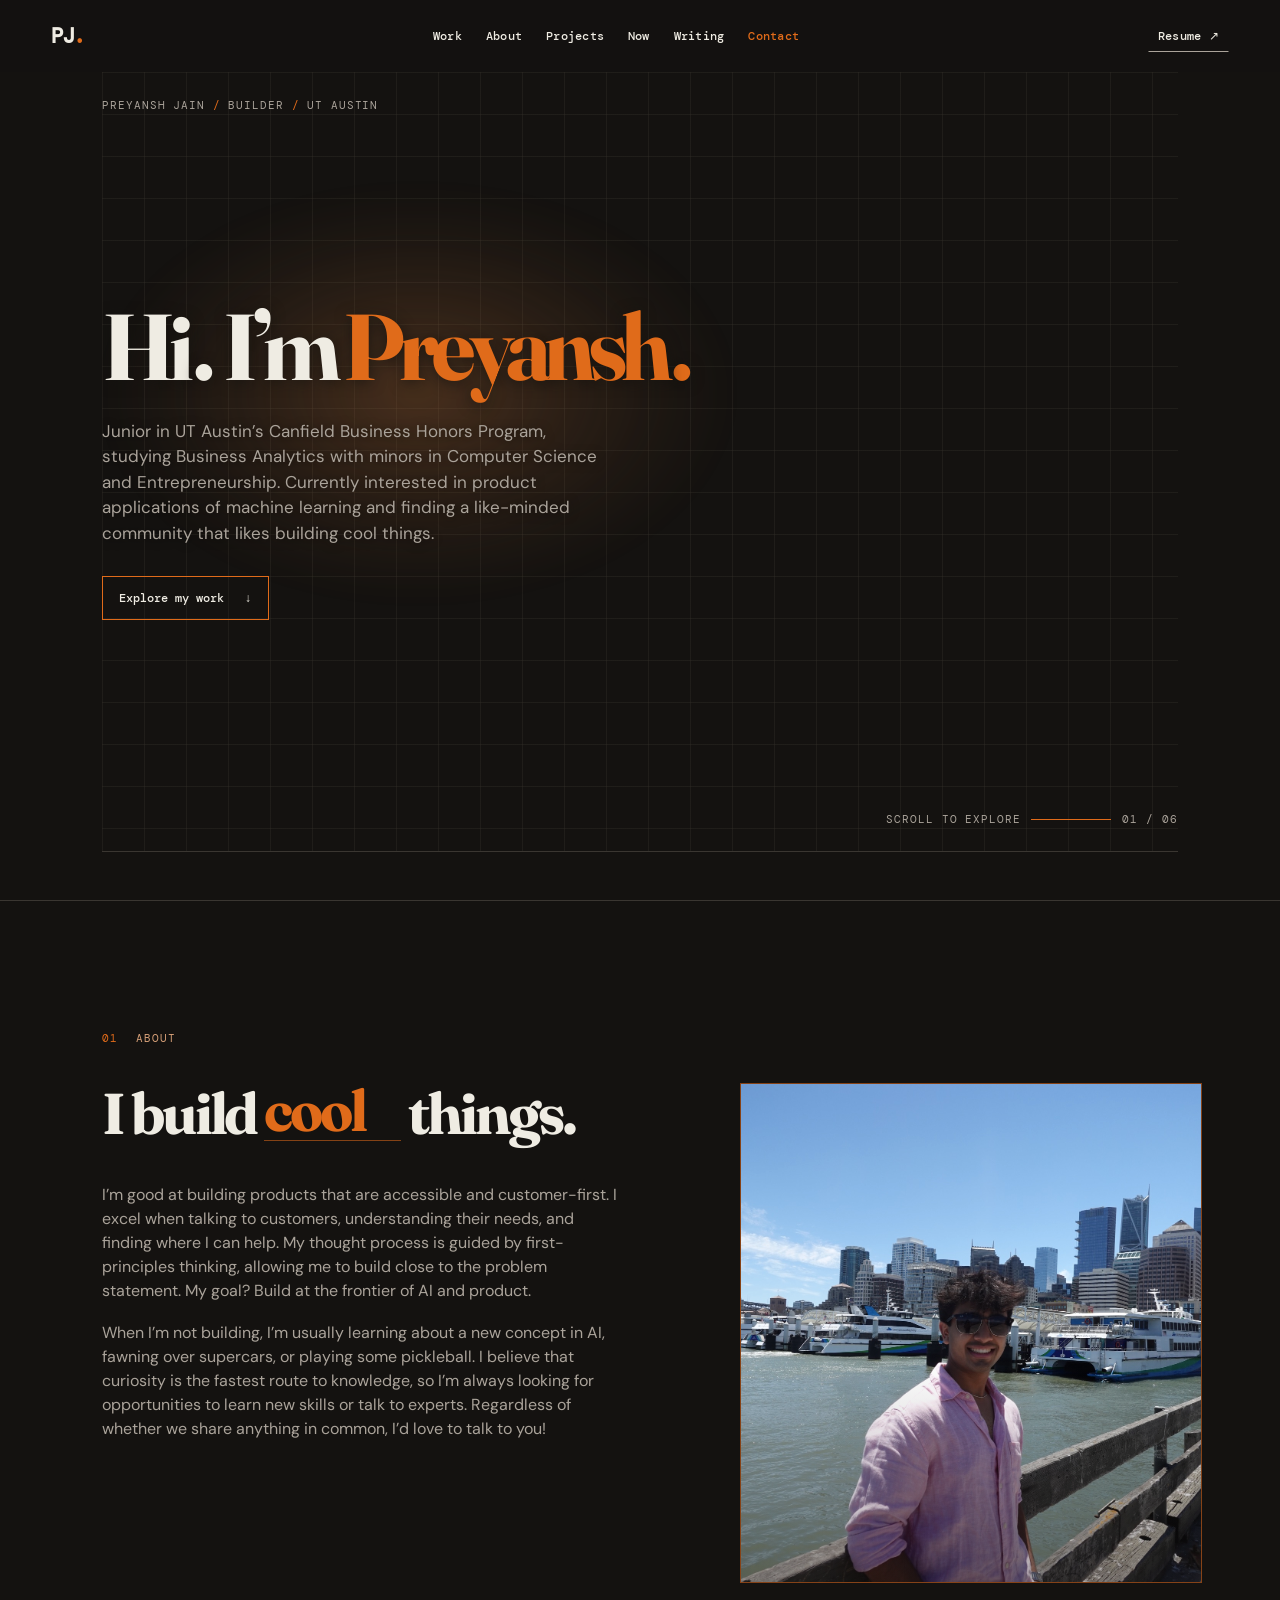
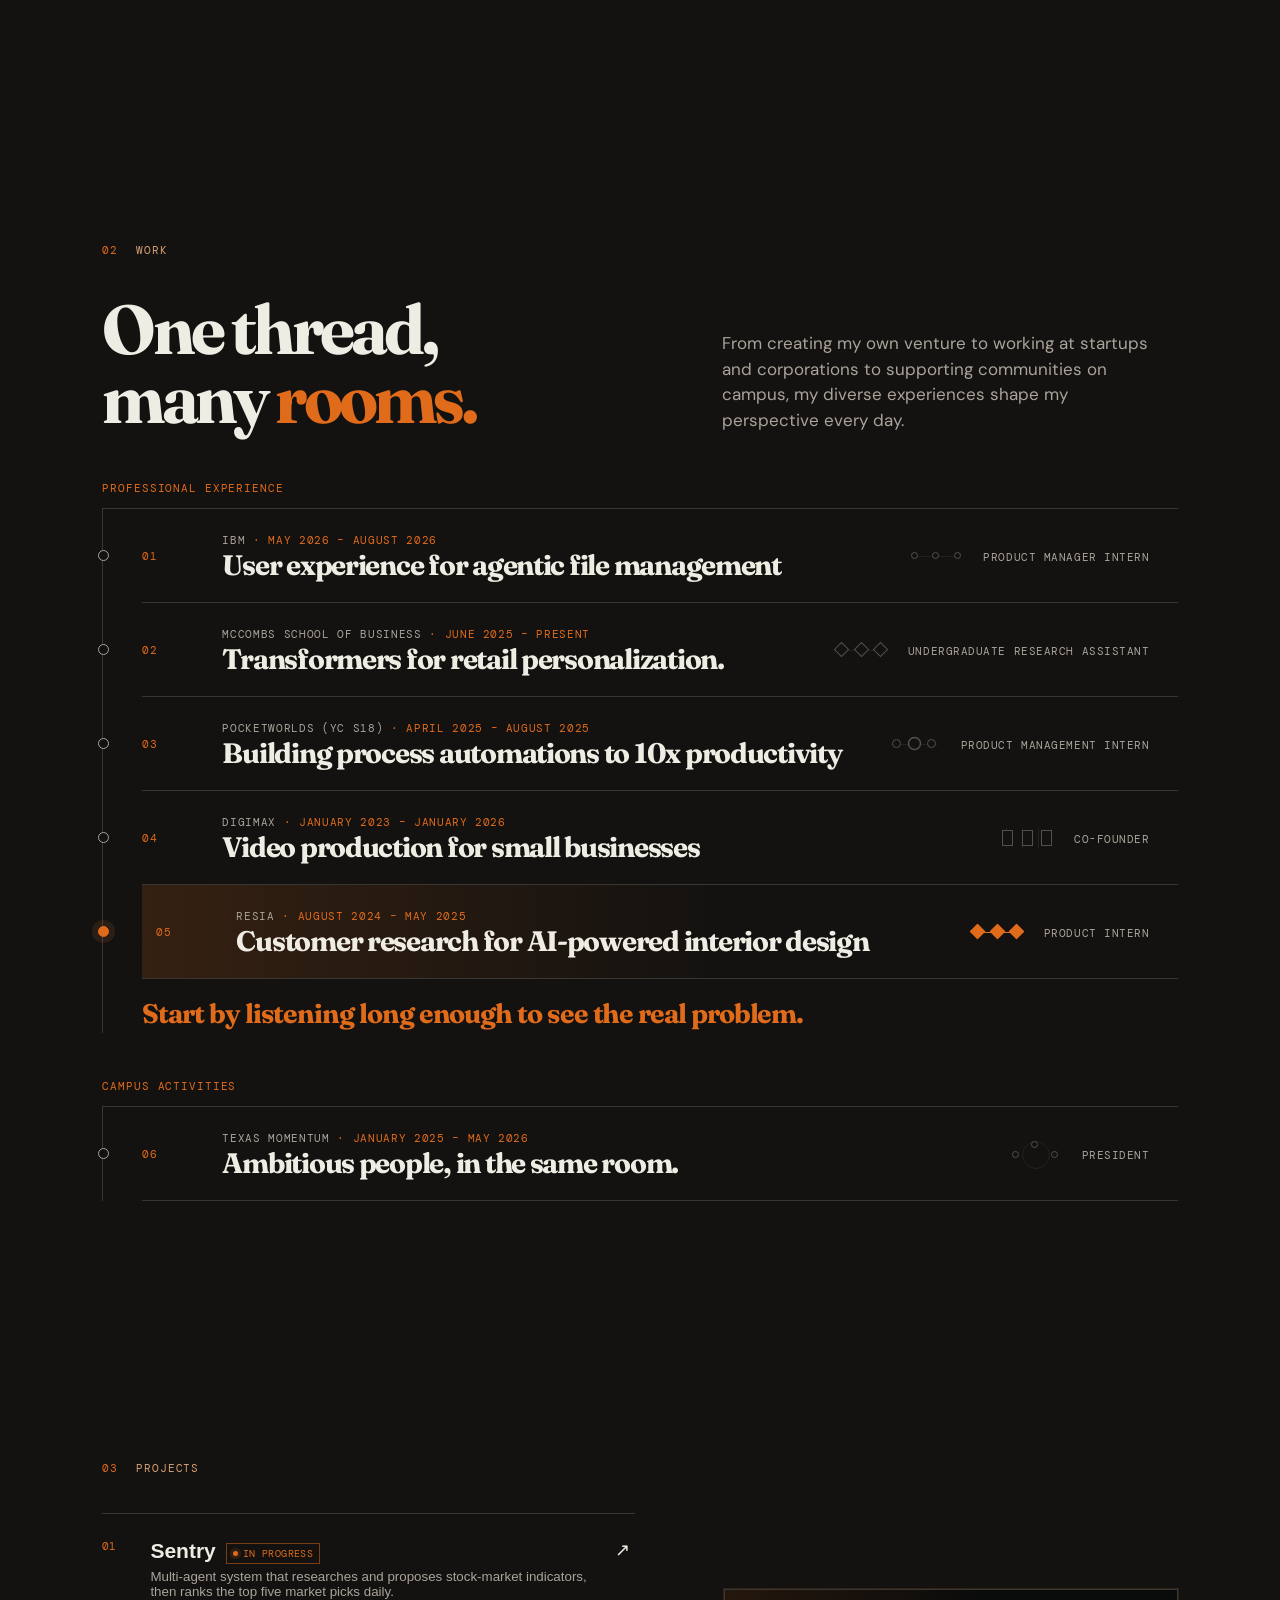
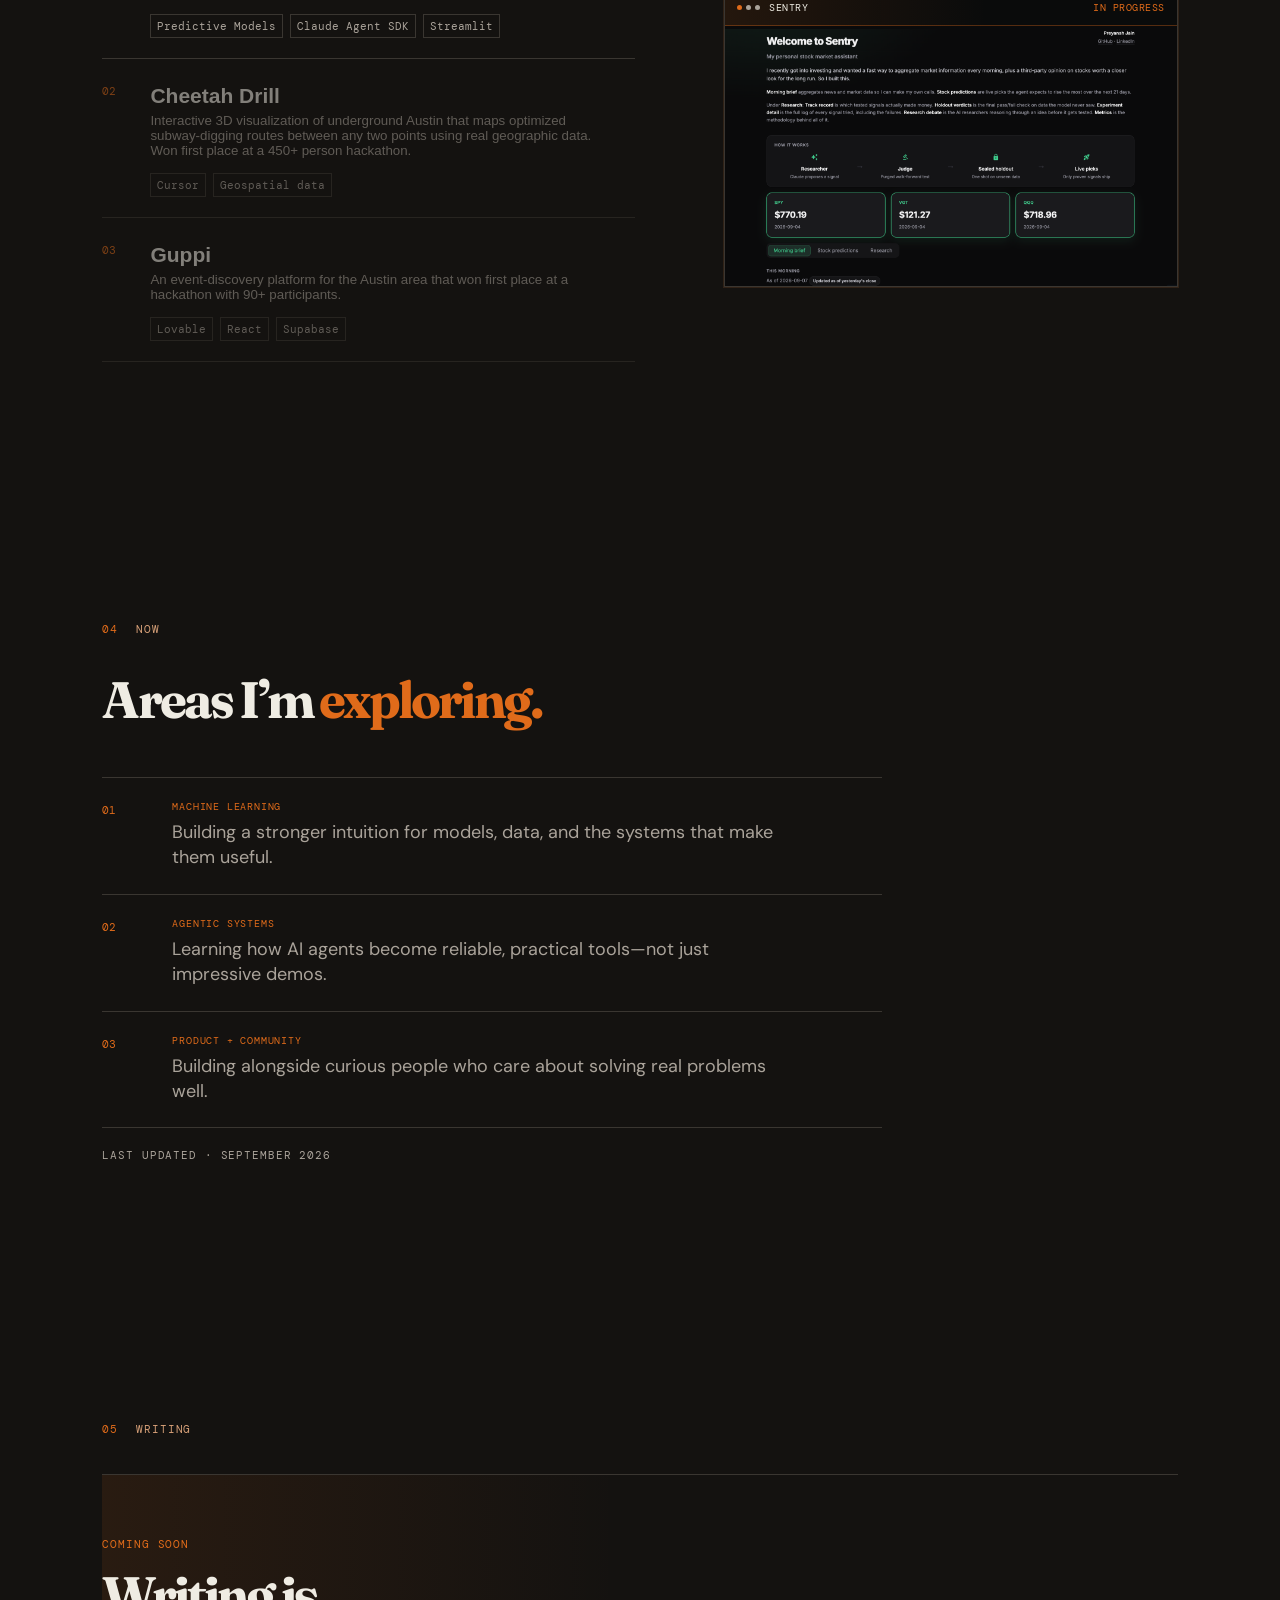
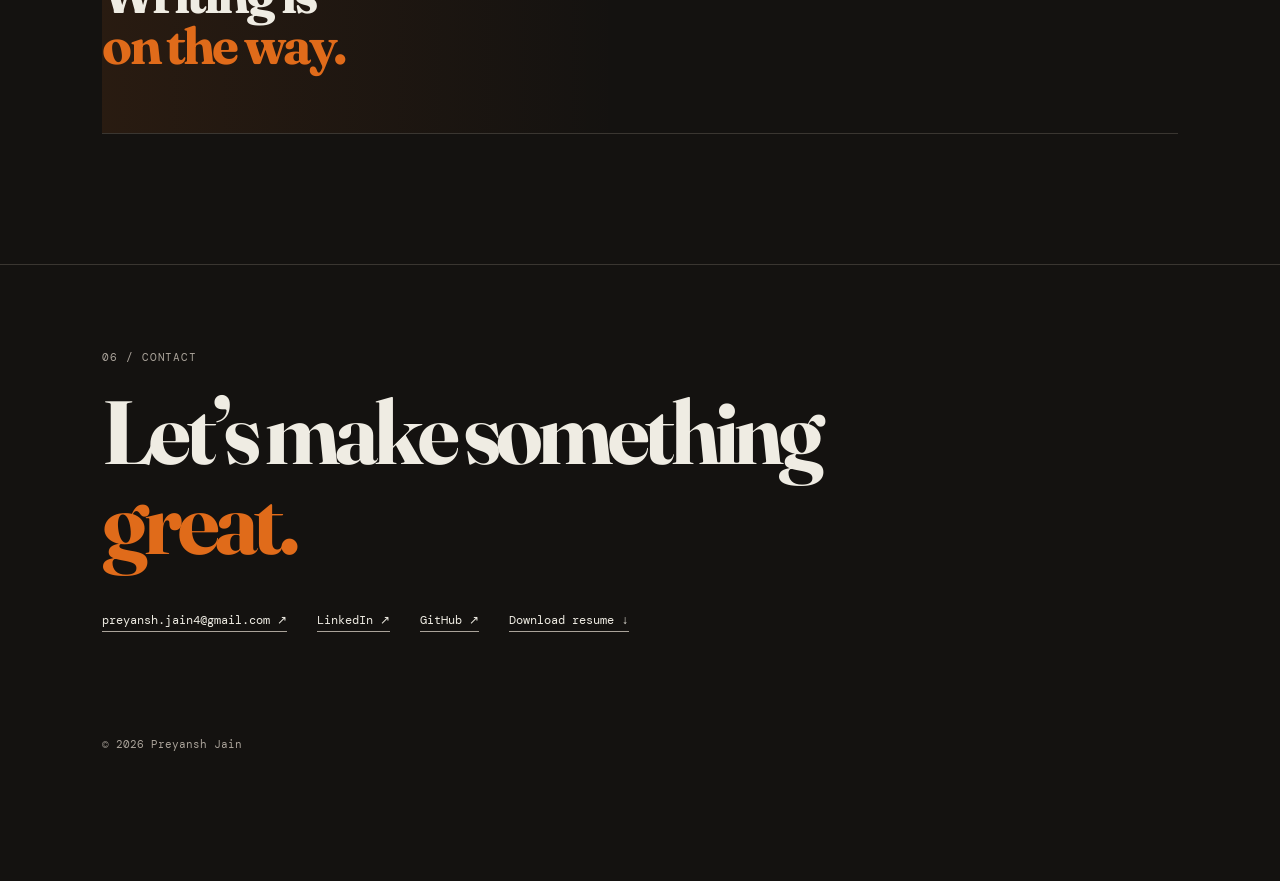
==== index.html @ cda10e37 "Replace the hero breathing glow with a drifting spotlight. Swap the pulsing amber wash for a slow ra" ====
<!doctype html>
<html lang="en">
  <head>
    <meta charset="UTF-8" />
    <meta name="viewport" content="width=device-width, initial-scale=1.0" />
    <meta name="description" content="Preyansh Jain — product, code, and a bias for shipping." />
    <title>Preyansh Jain — Builder &amp; Operator</title>
    <link rel="preconnect" href="https://fonts.googleapis.com" />
    <link rel="preconnect" href="https://fonts.gstatic.com" crossorigin />
    <link href="https://fonts.googleapis.com/css2?family=DM+Mono:wght@400;500&family=DM+Sans:wght@400;500;700&family=Fraunces:opsz,wght@9..144,700&display=swap" rel="stylesheet" />
    <link rel="stylesheet" href="styles.css" />
  </head>
  <body>
    <div class="cursor-reticle" id="cursor-reticle" aria-hidden="true"></div>
    <header class="site-header">
      <a class="wordmark" href="#top" aria-label="Preyansh Jain, home">PJ<span>.</span></a>
      <button class="menu-toggle" aria-controls="site-nav" aria-expanded="false">Menu</button>
      <nav id="site-nav" aria-label="Primary navigation">
        <a href="#work">Work</a><a href="#about">About</a><a href="#projects">Projects</a><a href="#now">Now</a><a href="#writing">Writing</a><a href="#contact">Contact</a>
      </nav>
      <a class="resume-link" href="resume.pdf" target="_blank" rel="noreferrer">Resume <span>↗</span></a>
    </header>

    <main id="top">
      <section class="hero" aria-label="Introduction">
        <div class="signal-field" id="signal-field">
          <p class="hero-kicker">Preyansh Jain <span>/</span> Builder <span>/</span> UT Austin</p>
          <div class="hero-main"><h1>Hi<span class="hero-period">.</span> I’m <em>Preyansh</em><span class="hero-period accent-period">.</span></h1><p>Junior in UT Austin’s Canfield Business Honors Program, studying Business Analytics with minors in Computer Science and Entrepreneurship. Currently interested in product applications of machine learning and finding a like-minded community that likes building cool things.</p><a class="button hero-cta" href="#work">Explore my work <span>↓</span></a></div>
          <div class="signal-pulse" aria-hidden="true"><span class="hero-spotlight"></span></div>
          <div class="signal-readout"><span>Scroll to explore</span><i></i><span>01 / 06</span></div>
        </div>
      </section>

      <section class="section about" id="about">
        <div class="section-label reveal"><span>01</span> About</div>
        <div class="about-content reveal">
          <div class="about-copy"><h2 class="about-slogan">I build <span class="slogan-word" id="slogan-word" tabindex="0" role="button" aria-label="Change the word in the slogan"><span class="slogan-track"><span>cool</span><span>innovative</span><span>ambitious</span><span>intuitive</span><span>useful</span><span>scalable</span><span aria-hidden="true">cool</span></span></span> things.</h2><div class="prose"><p>I’m good at building products that are accessible and customer-first. I excel when talking to customers, understanding their needs, and finding where I can help. My thought process is guided by first-principles thinking, allowing me to build close to the problem statement. My goal? Build at the frontier of AI and product.</p><p>When I’m not building, I’m usually learning about a new concept in AI, fawning over supercars, or playing some pickleball. I believe that curiosity is the fastest route to knowledge, so I’m always looking for opportunities to learn new skills or talk to experts. Regardless of whether we share anything in common, I’d love to talk to you!</p></div></div><figure class="about-portrait"><img src="assets/preyansh-san-francisco.jpg" alt="Preyansh Jain overlooking San Francisco’s waterfront" /></figure>
        </div>
      </section>

      <section class="section" id="work">
        <div class="section-label reveal"><span>02</span> Work</div>
        <div class="work-intro reveal"><h2>One thread,<br />many <em>rooms.</em></h2><p>From creating my own venture to working at startups and corporations to supporting communities on campus, my diverse experiences shape my perspective every day.</p></div>
        <p class="thread-group">Professional experience</p>
        <div class="work-thread" id="work-thread">
          <div class="thread-line" aria-hidden="true"><i></i></div>
          <a class="thread-entry" href="experience.html?case=ibm" data-principle="Make the difficult feel dependable."><span class="thread-no">01</span><div><p>IBM <span>· May 2026 – August 2026</span></p><h3>User experience for agentic file management</h3></div><div class="thread-side"><span class="thread-visual system" aria-hidden="true"><i></i><i></i><i></i></span><span class="thread-role">Product Manager Intern <b>↗</b></span></div></a>
          <a class="thread-entry" href="experience.html?case=mccombs-research" data-principle="Measure the model against the decision it is meant to support."><span class="thread-no">02</span><div><p>McCombs School of Business <span>· June 2025 – Present</span></p><h3>Transformers for retail personalization.</h3></div><div class="thread-side"><span class="thread-visual discovery" aria-hidden="true"><i></i><i></i><i></i></span><span class="thread-role">Undergraduate Research Assistant <b>↗</b></span></div></a>
          <a class="thread-entry" href="experience.html?case=pocketworlds" data-principle="Automate the routine; protect the human part."><span class="thread-no">03</span><div><p>PocketWorlds (YC S18) <span>· April 2025 – August 2025</span></p><h3>Building process automations to 10x productivity</h3></div><div class="thread-side"><span class="thread-visual agent" aria-hidden="true"><i></i><i></i><i></i></span><span class="thread-role">Product Management Intern <b>↗</b></span></div></a>
          <a class="thread-entry" href="experience.html?case=digimax" data-principle="The fastest way to learn business is to own one."><span class="thread-no">04</span><div><p>DigiMax <span>· January 2023 – January 2026</span></p><h3>Video production for small businesses</h3></div><div class="thread-side"><span class="thread-visual production" aria-hidden="true"><i></i><i></i><i></i></span><span class="thread-role">Co-Founder <b>↗</b></span></div></a>
          <a class="thread-entry" href="experience.html?case=resia" data-principle="Start by listening long enough to see the real problem."><span class="thread-no">05</span><div><p>Resia <span>· August 2024 – May 2025</span></p><h3>Customer research for AI-powered interior design</h3></div><div class="thread-side"><span class="thread-visual discovery" aria-hidden="true"><i></i><i></i><i></i></span><span class="thread-role">Product Intern <b>↗</b></span></div></a>
          <p class="thread-principle" id="thread-principle">Make the difficult feel dependable.</p>
        </div>
        <p class="thread-group campus-group">Campus activities</p>
        <div class="work-thread campus-thread">
          <div class="thread-line" aria-hidden="true"><i></i></div>
          <a class="thread-entry" href="experience.html?case=texas-momentum" data-principle="The right room can create its own momentum."><span class="thread-no">06</span><div><p>Texas Momentum <span>· January 2025 – May 2026</span></p><h3>Ambitious people, in the same room.</h3></div><div class="thread-side"><span class="thread-visual community" aria-hidden="true"><i></i><i></i><i></i></span><span class="thread-role">President <b>↗</b></span></div></a>
        </div>
      </section>

      <section class="section projects" id="projects">
        <div class="section-label reveal"><span>03</span> Projects</div>
        <div class="project-layout reveal">
          <div class="project-list">
            <article class="project active" data-preview="stock"><button><span class="project-index">01</span><span><strong>Sentry</strong><span class="project-status">In progress</span><p>Multi-agent system that researches and proposes stock-market indicators, then ranks the top five market picks daily.</p></span><span class="arrow">↗</span></button><div class="tags"><span>Predictive Models</span><span>Claude Agent SDK</span><span>Streamlit</span></div></article>
            <article class="project" data-preview="cheetah"><button><span class="project-index">02</span><span><strong>Cheetah Drill</strong><p>Interactive 3D visualization of underground Austin that maps optimized subway-digging routes between any two points using real geographic data. Won first place at a 450+ person hackathon.</p></span></button><div class="tags"><span>Cursor</span><span>Geospatial data</span></div></article>
            <article class="project" data-preview="guppi"><button><span class="project-index">03</span><span><strong>Guppi</strong><p>An event-discovery platform for the Austin area that won first place at a hackathon with 90+ participants.</p></span></button><div class="tags"><span>Lovable</span><span>React</span><span>Supabase</span></div></article>
          </div>
          <div class="project-preview" aria-live="polite">
            <div class="preview-art stock active" data-preview-panel="stock"><div class="product-window"><div class="product-window-bar"><span class="window-dots" aria-hidden="true"><i></i><i></i><i></i></span><b>Sentry</b><small>In progress</small></div><figure class="sentry-shot"><img src="assets/sentry-preview.png" alt="Sentry multi-agent stock research interface" /></figure></div></div>
            <div class="preview-art cheetah" data-preview-panel="cheetah"><div class="product-window"><div class="product-window-bar"><span class="window-dots" aria-hidden="true"><i></i><i></i><i></i></span><b>Cheetah Drill</b><small>3D routing</small></div><figure class="cheetah-shot"><img src="assets/cheetah-preview.png" alt="Cheetah Drill’s tunnel-routing interface and 3D city model" /></figure></div></div>
            <div class="preview-art guppi" data-preview-panel="guppi"><div class="product-window"><div class="product-window-bar"><span class="window-dots" aria-hidden="true"><i></i><i></i><i></i></span><b>Guppi</b><small>Austin events</small></div><figure class="guppi-shot"><img src="assets/guppi-preview.png" alt="Guppi event-discovery platform interface" /></figure></div></div>
          </div>
        </div>
      </section>

      <section class="section now" id="now">
        <div class="section-label reveal"><span>04</span> Now</div>
        <div class="now-content reveal"><h2>Areas I’m <em>exploring.</em></h2><div class="now-board"><div class="now-focus-list"><article><span>01</span><div><small>Machine learning</small><p>Building a stronger intuition for models, data, and the systems that make them useful.</p></div></article><article><span>02</span><div><small>Agentic systems</small><p>Learning how AI agents become reliable, practical tools—not just impressive demos.</p></div></article><article><span>03</span><div><small>Product + community</small><p>Building alongside curious people who care about solving real problems well.</p></div></article></div></div><p class="updated">Last updated · September 2026</p></div>
      </section>

      <section class="section" id="writing">
        <div class="section-label reveal"><span>05</span> Writing</div>
        <div class="writing-soon reveal"><div><p class="post-date">COMING SOON</p><h2>Writing is<br /><em>on the way.</em></h2></div></div>
      </section>
    </main>

    <footer class="section footer" id="contact">
      <p class="eyebrow">06 / Contact</p>
      <h2>Let’s make something<br /><em>great.</em></h2>
      <div class="contact-links"><a href="mailto:preyansh.jain4@gmail.com">preyansh.jain4@gmail.com ↗</a><a href="https://www.linkedin.com/in/preyanshjain/" target="_blank" rel="noreferrer">LinkedIn ↗</a><a href="https://github.com/pjain646" target="_blank" rel="noreferrer">GitHub ↗</a><a href="resume.pdf" download>Download resume ↓</a></div>
      <p class="footer-note">© <span id="year"></span> Preyansh Jain</p>
    </footer>
    <script src="script.js"></script>
  </body>
</html>
---- styles.css ----
:root{--bg:#141210;--ink:#efece3;--muted:#aaa39a;--line:#3a3631;--accent:#c9793f;--serif:Fraunces,Georgia,serif;--sans:"DM Sans",Arial,sans-serif;--mono:"DM Mono",monospace}*{box-sizing:border-box}html{scroll-behavior:smooth}body{margin:0;background:var(--bg);color:var(--ink);font:400 16px/1.5 var(--sans);cursor:crosshair}a{color:inherit;text-decoration:none}.site-header{height:72px;display:flex;align-items:center;justify-content:space-between;gap:20px;padding:0 max(4vw,28px);position:sticky;top:0;z-index:10;background:rgba(20,18,16,.94);border-bottom:1px solid transparent;transition:border-color .2s}.site-header.scrolled{border-color:var(--line)}.wordmark{font:700 21px var(--mono);letter-spacing:-2px}.wordmark span,em{color:var(--accent);font-style:normal}nav{display:flex;gap:4px}nav a,.resume-link,.menu-toggle{font:500 12px var(--mono);letter-spacing:.02em;padding:7px 9px;border:1px solid transparent;transition:color .15s,border-color .15s}nav a:hover{border-color:var(--muted)}nav a.active{color:var(--accent)}.resume-link{border-bottom-color:var(--muted)}.menu-toggle{display:none;background:none;color:var(--ink)}.section{padding:130px max(8vw,40px);max-width:1500px;margin:auto}.hero{height:calc(100vh - 72px);min-height:650px;max-width:1500px;margin:auto;display:flex;flex-direction:column;justify-content:space-between;padding:0 max(8vw,40px) 48px}.signal-field{--x:50%;--y:50%;--signal:0;position:relative;flex:1;min-height:440px;overflow:hidden;display:flex;align-items:center;background-image:linear-gradient(var(--line) 1px,transparent 1px),linear-gradient(90deg,var(--line) 1px,transparent 1px),radial-gradient(circle 260px at var(--x) var(--y),rgba(201,121,63,.15),transparent 67%);background-size:42px 42px,42px 42px,auto;border-bottom:1px solid var(--line);isolation:isolate}.signal-field:after{content:"";position:absolute;inset:0;background:radial-gradient(circle 185px at var(--x) var(--y),transparent 0 70%,rgba(20,18,16,.91) 100%);pointer-events:none;z-index:-1}.hero-kicker,.signal-readout,.signal-status,.eyebrow,.section-label,.post-date,.updated{font:11px var(--mono);letter-spacing:.08em;text-transform:uppercase;color:var(--muted)}.hero-kicker{position:absolute;top:26px;left:0}.hero-kicker span,.section-label span{color:var(--accent)}.hero-words{font:700 clamp(62px,10.2vw,155px)/.82 var(--serif);letter-spacing:-.085em;position:relative;z-index:1}.hero-words span{display:block;transform:translateX(var(--shift,0));transition:transform .25s ease}.signal-word{color:transparent!important;-webkit-text-stroke:1px var(--accent);padding-left:.43em}.signal-readout{display:flex;align-items:center;gap:11px;position:absolute;bottom:25px;right:0}.signal-readout i{display:block;width:80px;height:1px;background:var(--accent);transform-origin:left;transform:scaleX(var(--signal));transition:transform .1s}.signal-status{position:absolute;top:26px;right:0}.status-dot{display:inline-block;width:6px;height:6px;background:var(--accent);border-radius:50%;margin:-2px 8px 0 0;box-shadow:0 0 0 0 rgba(201,121,63,.6);animation:pulse 1.8s infinite}.hero-bottom{display:flex;align-items:end;justify-content:space-between;gap:30px;padding-top:24px}.hero-bottom p{max-width:470px;color:var(--muted);font-size:15px}.button{display:inline-flex;gap:20px;border:1px solid var(--ink);padding:13px 16px;font:500 12px var(--mono);transition:.2s;cursor:pointer}.button:hover{color:var(--accent);border-color:var(--accent)}h1,h2,h3,p{margin:0}h2{font:700 clamp(36px,4vw,62px)/1 var(--serif);letter-spacing:-.055em}.section-label{display:flex;gap:18px;margin-bottom:38px}.about{border-top:1px solid var(--line)}.about-content,.now{display:grid;grid-template-columns:1fr 1fr;gap:10vw}.prose{max-width:520px;color:var(--muted)}.prose p+p{margin-top:18px}.work-list,.project-list{border-top:1px solid var(--line)}.work-item,.project{border-bottom:1px solid var(--line)}.work-item summary{cursor:pointer;list-style:none;display:grid;grid-template-columns:1.1fr 1.25fr .65fr 18px;gap:20px;align-items:center;padding:26px 0}.work-item summary::-webkit-details-marker{display:none}.work-company{font-weight:700}.work-company small{font:10px var(--mono);color:var(--accent)}.work-meta{font:12px var(--mono);color:var(--muted)}.plus{font-size:21px;transition:transform .2s}.work-item[open] .plus{transform:rotate(45deg);color:var(--accent)}.work-item>p{max-width:620px;color:var(--muted);padding:0 38px 25px}.project-layout{display:grid;grid-template-columns:1.08fr .92fr;gap:7vw;align-items:center}.project{padding:25px 0 20px;opacity:.5;transition:opacity .2s}.project.active,.project:hover{opacity:1}.project button{display:grid;grid-template-columns:36px 1fr 20px;gap:12px;width:100%;background:none;border:0;color:inherit;padding:0;text-align:left;cursor:pointer}.project-index,.tags span{font:11px var(--mono);color:var(--accent)}.project strong{font-size:21px}.project p{color:var(--muted);margin-top:5px}.arrow{font-size:18px;transition:transform .2s}.project:hover .arrow,.project:focus-within .arrow{transform:translate(4px,-4px);color:var(--accent)}.tags{display:flex;gap:7px;flex-wrap:wrap;margin:15px 0 0 48px}.tags span{border:1px solid var(--line);padding:4px 6px;color:var(--muted)}.project-preview{position:relative;min-height:330px}.preview-art{position:absolute;inset:0;padding:28px;background:#211e1a;border:1px solid var(--line);opacity:0;transform:translateY(5px);transition:.2s;display:flex;flex-direction:column;justify-content:flex-end}.preview-art.active{opacity:1;transform:none}.preview-art strong{font:700 30px var(--serif);letter-spacing:-.04em;margin-top:18px}.preview-art p{color:var(--muted);font-size:13px}.preview-kicker{font:11px var(--mono);color:var(--accent);position:absolute;top:24px}.stock-chart{height:145px;display:flex;gap:9px;align-items:end;margin:auto 0 16px}.stock-chart i{width:12%;background:var(--accent)}.stock-chart i:nth-child(1){height:25%}.stock-chart i:nth-child(2){height:49%}.stock-chart i:nth-child(3){height:37%}.stock-chart i:nth-child(4){height:70%}.stock-chart i:nth-child(5){height:58%}.stock-chart i:nth-child(6){height:100%}.face-grid{display:grid;grid-template-columns:repeat(3,1fr);gap:9px;margin:auto 0 14px}.face-grid i{aspect-ratio:1;background:radial-gradient(circle at 50% 36%,#c58a61 0 17%,transparent 18%),linear-gradient(150deg,#6b4534,#2e2d29)}.now .section-label{margin:0}.now-content ul{list-style:none;margin:34px 0 0;padding:0;border-top:1px solid var(--line)}.now-content li{padding:17px 0 17px 22px;border-bottom:1px solid var(--line);position:relative;color:var(--muted)}.now-content li:before{content:"/";position:absolute;left:0;color:var(--accent)}.updated{margin-top:20px}.writing-heading{display:flex;justify-content:space-between;align-items:end;margin-bottom:45px}.writing-heading>a,.contact-links a{font:12px var(--mono);border-bottom:1px solid var(--muted);padding-bottom:3px}.writing-heading>a:hover,.contact-links a:hover{color:var(--accent)}.writing-grid{display:grid;grid-template-columns:repeat(3,1fr);border-top:1px solid var(--line)}.writing-card{min-height:280px;padding:24px 26px 24px 0;margin-right:26px;display:flex;flex-direction:column;border-bottom:1px solid var(--line)}.writing-card:not(:last-child){border-right:1px solid var(--line)}.writing-card+.writing-card{padding-left:26px}.writing-card h3{font:700 26px/1.08 var(--serif);letter-spacing:-.04em;margin:20px 0 13px}.writing-card>p:not(.post-date){color:var(--muted);font-size:14px}.writing-card span{font:11px var(--mono);margin-top:auto;color:var(--accent)}.footer{border-top:1px solid var(--line);padding-top:85px}.footer h2{font-size:clamp(48px,7vw,102px);margin:23px 0 45px}.contact-links{display:flex;gap:30px;flex-wrap:wrap}.footer-note{font:11px var(--mono);color:var(--muted);margin-top:105px}.reveal{opacity:0;transform:translateY(14px);transition:.55s ease}.reveal.visible{opacity:1;transform:none}@keyframes pulse{50%{box-shadow:0 0 0 5px rgba(201,121,63,0)}}@media(max-width:720px){body{cursor:auto}.site-header{height:60px;padding:0 20px}.resume-link{display:none}.menu-toggle{display:block}nav{display:none;position:absolute;left:0;right:0;top:59px;flex-direction:column;background:var(--bg);padding:12px 20px 20px;border-bottom:1px solid var(--line)}nav.open{display:flex}nav a{padding:10px 0}.section{padding:82px 24px}.hero{height:calc(100svh - 60px);min-height:560px;padding:0 24px 28px}.signal-field{min-height:370px;background-size:28px 28px,28px 28px,auto}.hero-kicker,.signal-status{top:18px}.hero-words{font-size:clamp(57px,16.5vw,90px)}.signal-readout{bottom:18px}.hero-bottom{display:block;padding-top:18px}.hero-bottom p{font-size:14px;margin-bottom:20px}.about-content,.project-layout,.now{grid-template-columns:1fr;gap:36px}.work-item summary{grid-template-columns:1fr 20px;gap:8px}.work-role{grid-column:1;color:var(--muted);font-size:14px}.work-meta{grid-column:1;grid-row:3}.plus{grid-column:2;grid-row:1}.work-item>p{padding:0 0 22px}.project-preview{display:none}.project{opacity:1}.writing-heading{display:block}.writing-heading>a{display:inline-block;margin-top:25px}.writing-grid{grid-template-columns:1fr}.writing-card,.writing-card:not(:last-child),.writing-card+.writing-card{min-height:0;margin:0;padding:25px 0;border-right:0}.footer{padding-top:65px}}

/* Work section: outcome-first cards. */
.work-heading{display:flex;justify-content:space-between;align-items:end;gap:50px;margin:-5px 0 55px}.work-heading p{max-width:380px;color:var(--muted);font-size:15px}.work-item{position:relative;overflow:hidden;transition:background .25s,border-color .25s}.work-item:before{content:"";position:absolute;inset:0;background:linear-gradient(90deg,rgba(201,121,63,.12),transparent 58%);opacity:0;transition:opacity .25s}.work-item:hover:before,.work-item[open]:before{opacity:1}.work-item summary{position:relative;grid-template-columns:40px 1.15fr 1.1fr .72fr 20px;padding:30px 0;transition:padding .25s}.work-item:hover summary{padding-left:13px;padding-right:13px}.work-no{font:11px var(--mono);color:var(--accent)}.work-company{font-size:19px;line-height:1.1}.work-company small{display:block;margin-top:9px;color:var(--muted);font:10px var(--mono);letter-spacing:.04em}.work-role{font-size:16px}.work-metric{display:flex;flex-direction:column;align-items:flex-start}.work-metric b{font:700 clamp(29px,3.1vw,47px)/.86 var(--serif);letter-spacing:-.06em;color:var(--accent)}.work-metric small{font:10px var(--mono);color:var(--muted);text-transform:uppercase;letter-spacing:.04em;margin-top:7px}.work-item>p{position:relative;margin-left:40px;max-width:760px;padding:0 0 30px;font-size:17px;line-height:1.5}.work-item .plus{font-family:var(--mono)}@media(max-width:720px){.work-heading{display:block;margin-bottom:35px}.work-heading p{margin-top:20px}.work-item summary{grid-template-columns:28px 1fr 20px;gap:12px;padding:24px 0}.work-company{font-size:17px}.work-role{grid-column:2;grid-row:2;font-size:14px;color:var(--muted)}.work-metric{grid-column:2;grid-row:3;flex-direction:row;align-items:baseline;gap:8px;margin-top:4px}.work-metric b{font-size:30px}.work-metric small{margin:0}.work-item .plus{grid-column:3;grid-row:1}.work-item>p{margin-left:40px;padding-right:10px;font-size:16px}.work-item:hover summary{padding-left:0;padding-right:0}}

/* Editorial work stories replace résumé-style rows. */
.work-intro{display:grid;grid-template-columns:1.05fr .95fr;gap:9vw;align-items:end;margin-bottom:80px}.work-intro h2{font-size:clamp(45px,5.4vw,82px)}.work-intro>p{max-width:430px;color:var(--muted);font-size:17px}.work-stories{border-top:1px solid var(--line)}.work-story{min-height:350px;display:grid;grid-template-columns:110px minmax(0,1fr) 190px;gap:30px;padding:38px 0 42px;border-bottom:1px solid var(--line);position:relative;overflow:hidden;isolation:isolate;transition:padding .35s}.work-story:before{content:"";position:absolute;inset:0;background:linear-gradient(112deg,rgba(201,121,63,.17),transparent 58%);transform:scaleX(0);transform-origin:left;transition:transform .45s cubic-bezier(.2,.8,.2,1);z-index:-1}.work-story:after{content:"↗";position:absolute;right:28px;top:22px;color:var(--accent);font:26px var(--serif);opacity:0;transform:translate(-9px,9px);transition:.28s}.work-story:hover{padding-left:20px;padding-right:20px}.work-story:hover:before{transform:scaleX(1)}.work-story:hover:after{opacity:1;transform:none}.story-number,.story-place,.story-role{font:11px var(--mono);letter-spacing:.06em;text-transform:uppercase;color:var(--muted)}.story-number{color:var(--accent);padding-top:9px}.story-place{margin-bottom:23px}.story-main h3{font:700 clamp(32px,4vw,59px)/.98 var(--serif);letter-spacing:-.06em;max-width:760px}.story-copy{color:var(--muted);max-width:540px;margin-top:26px;font-size:16px;line-height:1.55;transition:color .2s}.work-story:hover .story-copy{color:var(--ink)}.story-role{padding-top:9px;line-height:1.6}.story-role span{color:var(--accent)}@media(max-width:720px){.work-intro{grid-template-columns:1fr;gap:23px;margin-bottom:52px}.work-intro>p{font-size:16px}.work-story{min-height:0;grid-template-columns:1fr;gap:18px;padding:27px 0 31px}.work-story:hover{padding-left:0;padding-right:0}.story-number{padding:0}.story-place{margin-bottom:16px}.story-main h3{font-size:37px}.story-copy{margin-top:20px}.story-role{padding:0;order:3}.work-story:after{display:none}}

/* Meaningful hero: an interactive map of the work, not a decorative spotlight. */
.hero-main{position:relative;z-index:1;max-width:760px;margin-left:9vw}.hero-main h1{font:700 clamp(50px,6.3vw,96px)/.94 var(--serif);letter-spacing:-.07em}.hero-main>p{max-width:440px;color:var(--muted);font-size:16px;margin-top:24px}.focus-map{position:absolute;left:0;bottom:74px;display:flex;flex-direction:column;gap:4px;z-index:2}.focus-card{appearance:none;background:transparent;border:0;border-left:1px solid var(--line);color:var(--muted);cursor:pointer;font:500 12px var(--mono);letter-spacing:.04em;padding:10px 12px;text-align:left;text-transform:uppercase;transition:color .2s,border-color .2s,transform .2s}.focus-card span{color:var(--accent);display:inline-block;margin-right:8px}.focus-card:hover,.focus-card:focus-visible,.focus-card.active{color:var(--ink);border-color:var(--accent);outline:none;transform:translateX(8px)}.focus-detail{position:absolute;right:0;bottom:72px;width:min(29vw,365px);z-index:2;border-top:1px solid var(--line);padding-top:13px}.focus-detail>p:first-child{font:11px var(--mono);letter-spacing:.07em;text-transform:uppercase;color:var(--accent);margin-bottom:14px}.focus-detail h2{font:700 26px/1.02 var(--serif);letter-spacing:-.045em}.focus-detail #focus-copy{color:var(--muted);font-size:14px;line-height:1.5;margin-top:12px}.signal-readout{bottom:25px;right:0}.signal-field:after{background:radial-gradient(circle 210px at var(--x) var(--y),transparent 0 65%,rgba(20,18,16,.82) 100%)}@media(max-width:720px){.hero-main{margin-left:0;margin-top:75px}.hero-main h1{font-size:clamp(47px,14vw,73px)}.hero-main>p{font-size:14px;margin-top:19px}.focus-map{position:relative;bottom:auto;left:auto;margin-top:34px;gap:0}.focus-card{padding:9px 0}.focus-detail{position:relative;right:auto;bottom:auto;width:auto;margin-top:22px;padding-top:12px}.focus-detail h2{font-size:23px}.focus-detail #focus-copy{font-size:13px}.signal-readout{display:none}.signal-status{top:18px}}

/* Clear hero: all important content is visible before any interaction. */
.hero-main{margin-left:0;max-width:820px}.hero-overline{font:11px var(--mono)!important;letter-spacing:.08em;text-transform:uppercase;color:var(--accent)!important;margin:0 0 22px!important}.hero-main h1{font-size:clamp(55px,7.3vw,112px);max-width:840px}.hero-main>p:not(.hero-overline){max-width:500px;font-size:17px;margin-top:28px}.hero-cta{margin-top:30px}.hero-context{position:absolute;right:0;bottom:84px;width:min(29vw,370px);border-top:1px solid var(--line);z-index:2}.hero-context>div{display:flex;justify-content:space-between;gap:16px;padding:12px 0;border-bottom:1px solid var(--line);font:11px var(--mono);letter-spacing:.04em;text-transform:uppercase}.hero-context span{color:var(--muted)}.hero-context strong{font-weight:500;color:var(--ink);text-align:right}.signal-readout i{transform:scaleX(1)}@media(max-width:720px){.hero-main{margin:0;padding-top:71px}.hero-main h1{font-size:clamp(52px,15vw,78px)}.hero-main>p:not(.hero-overline){font-size:15px;margin-top:20px}.hero-cta{margin-top:24px}.hero-context{position:relative;right:auto;bottom:auto;width:auto;margin-top:31px}.hero-context>div{padding:8px 0;font-size:10px}.signal-status{top:18px}}

/* Compact work thread: the animation shows the connecting principle, not the UI. */
.hero-pulls>p{font:11px var(--mono);letter-spacing:.07em;text-transform:uppercase;color:var(--accent);margin:12px 0}.hero-pulls>div{opacity:.6;transform:translateX(0);transition:opacity .3s,transform .3s}.hero-pulls>div:hover{opacity:1;transform:translateX(-5px)}.work-intro{margin-bottom:48px}.work-thread{position:relative;border-top:1px solid var(--line);padding-left:40px}.thread-line{position:absolute;left:0;top:0;bottom:0;width:1px;background:var(--line)}.thread-line i{display:block;width:100%;height:var(--thread-progress,0%);background:var(--accent);transition:height .18s linear}.thread-entry{display:grid;grid-template-columns:60px minmax(0,1fr) 185px;gap:20px;align-items:center;min-height:94px;border-bottom:1px solid var(--line);position:relative;cursor:default;transition:padding .25s,background .25s}.thread-entry:before{content:"";position:absolute;left:-44px;width:9px;height:9px;border:1px solid var(--muted);border-radius:50%;background:var(--bg);transition:.25s}.thread-entry.active:before{background:var(--accent);border-color:var(--accent);box-shadow:0 0 0 6px rgba(201,121,63,.12)}.thread-entry.active{padding-left:14px;background:linear-gradient(90deg,rgba(201,121,63,.09),transparent 50%)}.thread-no,.thread-role{font:11px var(--mono);letter-spacing:.05em;text-transform:uppercase;color:var(--muted)}.thread-no{color:var(--accent)}.thread-entry p{font:11px var(--mono);letter-spacing:.06em;text-transform:uppercase;color:var(--muted);margin-bottom:4px}.thread-entry p span{color:var(--accent)}.thread-entry h3{font:700 clamp(20px,2.2vw,31px)/1 var(--serif);letter-spacing:-.045em}.thread-role{text-align:right}.thread-principle{min-height:54px;display:flex;align-items:center;font:700 clamp(20px,2.1vw,29px)/1.05 var(--serif);letter-spacing:-.04em;color:var(--accent);margin:0!important;padding:15px 0 0;transition:opacity .2s,transform .2s}@media(max-width:720px){.hero-pulls>div{opacity:1}.work-thread{padding-left:29px}.thread-entry{grid-template-columns:28px 1fr;gap:10px;min-height:0;padding:20px 0}.thread-entry:before{left:-33px}.thread-entry.active{padding-left:7px}.thread-role{grid-column:2;text-align:left;font-size:10px}.thread-entry h3{font-size:23px}.thread-principle{font-size:22px;padding-top:20px}.hero-pulls>p{margin-top:16px}}

/* Project visuals are system diagrams: each preview explains the build. */
.thread-entry{color:inherit;text-decoration:none;cursor:pointer}.thread-role b{color:var(--accent);font-size:15px;margin-left:7px;opacity:0;transition:opacity .2s,transform .2s;display:inline-block}.thread-entry:hover .thread-role b,.thread-entry:focus-visible .thread-role b{opacity:1;transform:translate(3px,-3px)}.thread-entry:focus-visible{outline:1px solid var(--accent);outline-offset:-3px}.project-preview{min-height:390px}.preview-art{justify-content:flex-end}.blueprint{margin:auto 0 28px;display:flex;align-items:center;gap:10px;width:100%;position:relative}.blueprint:before{content:"";position:absolute;left:0;right:0;top:50%;height:1px;background:var(--line);z-index:0}.blueprint i{position:relative;z-index:1;flex:1;min-height:86px;display:flex;align-items:center;justify-content:center;padding:12px;text-align:center;background:var(--bg);border:1px solid var(--accent);font:11px/1.35 var(--mono);font-style:normal;color:var(--ink)}.blueprint b{position:relative;z-index:1;width:8px;height:8px;border-radius:50%;background:var(--accent);box-shadow:0 0 0 5px rgba(201,121,63,.12);animation:nodePulse 2s infinite}.preview-art.active .blueprint i{animation:blueprintReveal .45s both}.preview-art.active .blueprint i:nth-of-type(2){animation-delay:.1s}.preview-art.active .blueprint i:nth-of-type(3){animation-delay:.2s}@keyframes blueprintReveal{from{opacity:0;transform:translateY(10px)}to{opacity:1;transform:none}}@keyframes nodePulse{50%{box-shadow:0 0 0 9px rgba(201,121,63,0)}}@media(max-width:720px){.thread-role b{opacity:1}.blueprint{gap:6px}.blueprint i{font-size:9px;min-height:64px;padding:5px}.blueprint b{width:6px;height:6px}}

/* Visual anchors for the hero, education, and current-focus sections. */
.hero-experience-map{position:absolute;right:0;bottom:75px;width:min(29vw,370px);height:230px;border:1px solid var(--line);padding:15px;z-index:2;overflow:hidden;background:linear-gradient(135deg,rgba(201,121,63,.08),transparent 65%);transition:border-color .25s,transform .25s}.hero-experience-map:hover{border-color:var(--accent);transform:translateY(-3px)}.hero-experience-map>p,.hero-experience-map small{position:relative;z-index:2;font:11px var(--mono);letter-spacing:.07em;text-transform:uppercase}.hero-experience-map>p{color:var(--accent)}.hero-experience-map>p span{float:right}.hero-experience-map small{position:absolute;bottom:14px;left:15px;color:var(--muted)}.map-path{position:absolute;inset:0}.map-path:before,.map-path:after{content:"";position:absolute;background:var(--line);transform-origin:left}.map-path:before{width:58%;height:1px;left:17%;top:58%;transform:rotate(-32deg)}.map-path:after{width:52%;height:1px;left:39%;top:37%;transform:rotate(45deg)}.map-node{position:absolute;z-index:1;width:34px;height:34px;border:1px solid var(--accent);background:var(--bg);display:grid;place-items:center;font:10px var(--mono);font-style:normal;color:var(--ink);animation:mapFloat 3s ease-in-out infinite}.map-node.ibm{top:30%;left:18%}.map-node.pocket{top:50%;left:44%;animation-delay:.4s}.map-node.digimax{top:25%;right:18%;animation-delay:.8s}.map-node.resia{bottom:25%;left:27%;animation-delay:1.2s}.map-node.momentum{bottom:16%;right:24%;animation-delay:1.6s}@keyframes mapFloat{50%{transform:translateY(-5px)}}.learning-stack{display:flex;align-items:center;gap:8px;flex-wrap:wrap;margin-top:30px;padding-top:18px;border-top:1px solid var(--line)}.learning-stack span{font:10px var(--mono);color:var(--ink);border:1px solid var(--line);padding:6px 8px}.learning-stack b{height:1px;width:16px;background:var(--accent)}.thread-group{font:11px var(--mono);letter-spacing:.08em;text-transform:uppercase;color:var(--accent);margin:0 0 13px}.campus-group{margin-top:46px}.campus-thread .thread-line i{height:100%;background:var(--line)}.now-grid{display:grid;grid-template-columns:1fr 210px;gap:48px;align-items:center}.now-visual{border:1px solid var(--line);padding:18px;display:flex;flex-direction:column;align-items:center;gap:8px;background:linear-gradient(135deg,rgba(201,121,63,.1),transparent 75%)}.now-visual span{font:11px var(--mono);text-transform:uppercase;letter-spacing:.06em;color:var(--ink);border:1px solid var(--accent);padding:7px 9px;background:var(--bg);width:100%;text-align:center}.now-visual b{height:16px;width:1px;background:var(--accent);position:relative}.now-visual b:after{content:"";position:absolute;width:5px;height:5px;border-right:1px solid var(--accent);border-bottom:1px solid var(--accent);bottom:0;left:-2px;transform:rotate(45deg)}@media(max-width:720px){.hero-experience-map{position:relative;right:auto;bottom:auto;width:100%;height:170px;margin-top:28px}.hero-main{padding-top:52px}.map-node{transform:scale(.85)}.hero-experience-map:hover{transform:none}.learning-stack{gap:5px}.learning-stack b{width:8px}.now-grid{grid-template-columns:1fr;gap:25px}.now-visual{max-width:260px}.campus-group{margin-top:36px}}

/* UT mark: faintly present, then brought into focus by the cursor. */
.longhorn-reveal{--mark-x:52%;--mark-y:48%;position:absolute;right:4%;top:24%;width:min(43%,515px);aspect-ratio:1.86;z-index:0;pointer-events:none}.longhorn-reveal:before{content:"";position:absolute;inset:0;background:url("assets/longhorn-mark.svg") center/contain no-repeat;opacity:.13}.longhorn-reveal img{position:absolute;inset:0;width:100%;height:100%;clip-path:circle(16% at var(--mark-x) var(--mark-y));transition:clip-path .12s linear}.signal-field>.hero-main,.signal-field>.hero-kicker,.signal-field>.signal-readout,.signal-field>.signal-status{z-index:2}@media(max-width:720px){.longhorn-reveal{right:5%;top:31%;width:58%;opacity:.7}.longhorn-reveal img{clip-path:circle(34% at 52% 48%)}}

/* The supplied Longhorn is the complete hidden hero image; the cursor only reveals its current area. */
.longhorn-reveal{--mark-x:50%;--mark-y:50%;--mark-radius:0px;position:absolute;inset:0;width:auto;height:auto;aspect-ratio:auto;overflow:hidden;pointer-events:none;z-index:0}.longhorn-reveal:before{display:none}.longhorn-reveal img{width:100%;height:100%;object-fit:contain;object-position:center;clip-path:circle(var(--mark-radius) at var(--mark-x) var(--mark-y));transition:clip-path .18s ease-out}@media(max-width:720px){.longhorn-reveal{position:absolute;inset:0;width:auto;height:auto;opacity:.16}.longhorn-reveal img{clip-path:none;object-fit:contain}}

/* Bring the UT-warm palette forward without adding a competing accent. */
@property --glow-radius{syntax:"<length>";inherits:false;initial-value:0px}:root{--accent:#E06B1A;--accent-deep:#7C2F0E;--accent-wash:rgba(224,107,26,.16)}.signal-field{--glow-radius:0px;background-image:linear-gradient(rgba(58,54,49,.32) 1px,transparent 1px),linear-gradient(90deg,rgba(58,54,49,.32) 1px,transparent 1px),radial-gradient(circle var(--glow-radius) at var(--x) var(--y),var(--accent-wash),transparent 70%);transition:--glow-radius .22s ease-out}.hero-kicker span{color:var(--accent)}.hero-bottom{border-top:1px solid rgba(224,107,26,.28)}.button:hover{background:var(--accent);color:var(--bg)}.section-label{color:#d7a078}.project-preview,.preview-art{background:linear-gradient(145deg,#2e170d,#1e1915 70%)}.blueprint i{background:#24150e;border-color:var(--accent)}.learning-stack span{border-color:rgba(224,107,26,.45);background:rgba(224,107,26,.07)}.now-visual{background:linear-gradient(145deg,rgba(224,107,26,.22),rgba(40,22,14,.4) 75%);border-color:rgba(224,107,26,.45)}.writing-card:hover{background:linear-gradient(135deg,rgba(224,107,26,.11),transparent 60%);padding-left:16px;transition:padding .25s,background .25s}.thread-entry.active{background:linear-gradient(90deg,rgba(224,107,26,.16),transparent 55%)}
.signal-field:after{display:none}

/* About: a real portrait gives the personal writing a human anchor. */
.about-content{grid-template-columns:minmax(0,1fr) minmax(300px,.88fr);gap:7vw;align-items:stretch}.about-copy{display:flex;flex-direction:column}.about-slogan{font-size:clamp(42px,4.5vw,72px);line-height:.96;white-space:nowrap}.slogan-word{--slogan-width:3.5ch;display:inline-block;height:1em;width:var(--slogan-width);overflow:hidden;vertical-align:-.12em;color:var(--accent);border-bottom:1px solid rgba(224,107,26,.55);outline-offset:7px;transition:width .22s ease}.slogan-word:focus-visible{outline:1px solid var(--accent)}.slogan-track{display:block;width:max-content;transform:translateY(0);transition:transform .22s cubic-bezier(.22,.75,.2,1)}.slogan-track>span{display:block;height:1em}.about-copy .prose{margin-top:42px}.about-portrait{position:relative;margin:0;min-height:500px;overflow:hidden;border:1px solid rgba(224,107,26,.5);background:#2a1b14;transform:translateX(24px)}.about-portrait:after{content:"";position:absolute;inset:0;background:linear-gradient(180deg,transparent 55%,rgba(20,18,16,.34));pointer-events:none}.about-portrait img{width:100%;height:100%;position:absolute;inset:0;object-fit:cover;object-position:48% 52%;filter:saturate(.82) contrast(1.04)}.about-portrait:hover img{filter:saturate(1) contrast(1.03);transform:scale(1.025)}.about-portrait img{transition:filter .35s ease,transform .5s ease}@media(max-width:720px){.about-content{grid-template-columns:1fr}.about-slogan{font-size:clamp(38px,10.5vw,58px);white-space:normal}.about-copy .prose{margin-top:28px}.about-portrait{min-height:410px;margin-top:6px;transform:none}}

.writing-soon{min-height:260px;border-top:1px solid var(--line);border-bottom:1px solid var(--line);display:flex;align-items:center;justify-content:space-between;gap:40px;padding:44px 0;background:linear-gradient(90deg,rgba(224,107,26,.1),transparent 48%)}.writing-soon .post-date{margin-bottom:18px;color:var(--accent)}.writing-soon .button{flex:none;border-color:var(--accent)}@media(max-width:720px){.writing-soon{min-height:0;align-items:flex-start;flex-direction:column;padding:34px 0;gap:28px}}

/* Keep the Longhorn behind the copy wherever the spotlight crosses text. */
.longhorn-reveal{z-index:0}.hero-main{position:relative;z-index:3;isolation:isolate}.hero-main h1{position:relative;text-shadow:0 3px 18px rgba(20,18,16,.98),0 0 8px rgba(20,18,16,.9)}.hero-main>p{position:relative;text-shadow:0 2px 12px rgba(20,18,16,.95)}.hero-main h1 em{position:relative;text-shadow:0 3px 18px rgba(20,18,16,.98),0 0 8px rgba(20,18,16,.9)}

/* Custom finder reticle replaces the browser crosshair on pointer devices. */
.cursor-reticle{display:none}@media(hover:hover) and (pointer:fine){body,body *{cursor:none!important}.cursor-reticle{display:block;position:fixed;left:0;top:0;width:28px;height:28px;border:1px solid rgba(224,107,26,.9);border-radius:50%;pointer-events:none;z-index:100;opacity:0;transform:translate(-50%,-50%) scale(.75) rotate(45deg);transition:opacity .18s ease,transform .12s ease}.cursor-reticle:before{content:"";position:absolute;inset:6px;border:1px solid rgba(239,236,227,.68);border-radius:50%}.cursor-reticle:after{content:"";position:absolute;left:50%;top:50%;width:4px;height:4px;background:var(--accent);border-radius:50%;transform:translate(-50%,-50%);box-shadow:0 0 0 3px rgba(224,107,26,.13)}.cursor-reticle.visible{opacity:1;transform:translate(-50%,-50%) scale(1) rotate(45deg)}.cursor-reticle.pressed{transform:translate(-50%,-50%) scale(.72) rotate(45deg)}}
.hero-period{display:inline-block;margin-left:.06em;letter-spacing:normal}.accent-period{color:var(--accent)}

/* Let the personal parts of the hero carry the UT-orange accent. */
.hero-main h1 em{color:var(--accent);text-shadow:0 0 28px rgba(224,107,26,.16)}.hero-cta{border-color:var(--accent)}

/* Now is a full-width update, not a sidebar. */
.now{display:block}.now .section-label{margin-bottom:38px}.now-content{max-width:1080px}.now-grid{grid-template-columns:minmax(0,1fr) 270px;gap:68px;max-width:900px;margin-top:38px}.now-content ul{margin:0}.now-visual{justify-self:end;width:270px}@media(max-width:720px){.now-grid{grid-template-columns:1fr;gap:28px;margin-top:28px}.now-visual{justify-self:start;width:min(100%,270px)}}

.preview-coming{height:150px;margin:auto 0 28px;display:flex;align-items:center;justify-content:center;gap:12px;position:relative}.preview-coming:before{content:"";position:absolute;width:118px;height:118px;border:1px solid var(--accent);border-radius:50%;opacity:.65}.preview-coming i{width:9px;height:9px;border-radius:50%;background:var(--accent);box-shadow:0 0 0 6px rgba(224,107,26,.12);animation:comingPulse 1.8s ease-in-out infinite}.preview-coming i:nth-child(2){animation-delay:.25s}.preview-coming i:nth-child(3){animation-delay:.5s}@keyframes comingPulse{50%{transform:translateY(-8px);box-shadow:0 0 0 10px rgba(224,107,26,0)}}

/* Now: a live focus board, not a generic process diagram. */
.now-content{max-width:none}.now-content>h2{max-width:720px}.now-board{display:grid;grid-template-columns:minmax(0,1fr) 380px;gap:9vw;align-items:center;margin-top:52px;max-width:1180px}.now-focus-list{border-top:1px solid var(--line)}.now-focus-list article{display:grid;grid-template-columns:52px minmax(0,1fr);gap:18px;padding:22px 0 24px;border-bottom:1px solid var(--line);transition:padding .25s,background .25s}.now-focus-list article:hover{padding-left:12px;background:linear-gradient(90deg,rgba(224,107,26,.1),transparent 65%)}.now-focus-list article>span{color:var(--accent);font:11px var(--mono);padding-top:3px}.now-focus-list small{display:block;margin-bottom:7px;color:var(--accent);font:10px var(--mono);letter-spacing:.08em;text-transform:uppercase}.now-focus-list p{max-width:610px;color:var(--muted);font-size:18px;line-height:1.38}.now-orbit{position:relative;width:380px;aspect-ratio:1;border:1px solid rgba(224,107,26,.48);overflow:hidden;background:radial-gradient(circle at center,rgba(224,107,26,.16),transparent 43%),linear-gradient(rgba(58,54,49,.42) 1px,transparent 1px),linear-gradient(90deg,rgba(58,54,49,.42) 1px,transparent 1px);background-size:auto,32px 32px,32px 32px}.orbit-ring{position:absolute;left:50%;top:50%;border:1px solid rgba(224,107,26,.5);border-radius:50%;transform:translate(-50%,-50%)}.ring-one{width:58%;height:58%;animation:orbitSpin 18s linear infinite}.ring-two{width:86%;height:42%;transform:translate(-50%,-50%) rotate(-36deg);animation:orbitSpinReverse 24s linear infinite}.orbit-core{position:absolute;left:50%;top:50%;width:108px;height:108px;transform:translate(-50%,-50%);display:flex;flex-direction:column;align-items:center;justify-content:center;border:1px solid var(--accent);border-radius:50%;background:rgba(20,18,16,.94);box-shadow:0 0 0 10px rgba(224,107,26,.06);text-align:center}.orbit-core b{font:700 30px/1 var(--serif);letter-spacing:-.05em;color:var(--ink)}.orbit-core span{margin-top:7px;color:var(--muted);font:8px var(--mono);letter-spacing:.07em;text-transform:uppercase}.orbit-node{position:absolute;z-index:2;display:grid;place-items:center;min-width:66px;min-height:32px;padding:7px 9px;background:var(--bg);border:1px solid var(--accent);color:var(--ink);font:10px/1.18 var(--mono);letter-spacing:.04em;text-align:center;text-transform:uppercase}.node-ai{left:10%;top:18%;animation:nodeFloat 3.2s ease-in-out infinite}.node-product{right:7%;top:50%;transform:translateY(-50%);animation:nodeFloat 3.4s .4s ease-in-out infinite}.node-people{left:15%;bottom:17%;animation:nodeFloat 3.1s .8s ease-in-out infinite}@keyframes orbitSpin{to{transform:translate(-50%,-50%) rotate(360deg)}}@keyframes orbitSpinReverse{from{transform:translate(-50%,-50%) rotate(-36deg)}to{transform:translate(-50%,-50%) rotate(-396deg)}}@keyframes nodeFloat{50%{translate:0 -6px;box-shadow:0 0 0 6px rgba(224,107,26,.08)}}@media(max-width:720px){.now-board{grid-template-columns:1fr;gap:32px;margin-top:34px}.now-focus-list article{grid-template-columns:35px 1fr;padding:18px 0}.now-focus-list p{font-size:16px}.now-orbit{width:min(100%,340px);justify-self:start}}
.now-board{display:block;max-width:780px}

.project-status{display:inline-flex;align-items:center;gap:5px;margin-left:10px;vertical-align:2px;padding:3px 6px;border:1px solid rgba(224,107,26,.5);color:var(--accent);font:10px var(--mono);letter-spacing:.04em;text-transform:uppercase}.project-status:before{content:"";width:5px;height:5px;border-radius:50%;background:var(--accent);box-shadow:0 0 0 3px rgba(224,107,26,.14);animation:statusPulse 1.8s infinite}@keyframes statusPulse{50%{box-shadow:0 0 0 6px rgba(224,107,26,0)}}

.guppi-shot,.cheetah-shot,.sentry-shot{margin:auto 0 18px;overflow:hidden;border:1px solid rgba(224,107,26,.65);background:#080908;aspect-ratio:1.82}.guppi-shot img,.cheetah-shot img,.sentry-shot img{display:block;width:100%;height:100%;object-fit:cover;object-position:center top;opacity:.92;transition:transform .45s ease,opacity .25s}.preview-art.guppi.active .guppi-shot img,.preview-art.cheetah.active .cheetah-shot img,.preview-art.stock.active .sentry-shot img{transform:scale(1.025);opacity:1}

/* Finished projects are shown as live product windows, not screenshots on a card. */
.project-preview{min-height:0;aspect-ratio:1.52}.preview-art.stock,.preview-art.cheetah,.preview-art.guppi{padding:0;border-color:var(--line);background:#0b0c0c}.product-window{width:100%;height:100%;display:flex;flex-direction:column;background:#0a0b0b}.product-window-bar{height:36px;display:flex;align-items:center;gap:9px;padding:0 12px;border-bottom:1px solid rgba(224,107,26,.35);font:10px var(--mono);letter-spacing:.05em;text-transform:uppercase;color:var(--ink);background:linear-gradient(90deg,rgba(224,107,26,.12),transparent 58%)}.product-window-bar b{font:inherit}.product-window-bar small{margin-left:auto;color:var(--accent);font:10px var(--mono);letter-spacing:.05em;text-transform:uppercase}.window-dots{display:flex;gap:4px}.window-dots i{width:5px;height:5px;border-radius:50%;background:var(--muted)}.window-dots i:first-child{background:var(--accent)}.product-window .guppi-shot,.product-window .cheetah-shot,.product-window .sentry-shot{flex:1;min-height:0;margin:0;border:0;aspect-ratio:auto}.product-window .guppi-shot img,.product-window .cheetah-shot img,.product-window .sentry-shot img{object-fit:cover;object-position:center top;opacity:1}.preview-art.guppi.active .guppi-shot img,.preview-art.cheetah.active .cheetah-shot img,.preview-art.stock.active .sentry-shot img{transform:scale(1.012)}@media(max-width:720px){.project-preview{aspect-ratio:auto}.product-window{min-height:220px}}

/* Each work row gets a small visual cue for the kind of work it represents. */
.thread-entry{grid-template-columns:60px minmax(0,1fr) minmax(240px,280px)}.thread-side{display:flex;align-items:center;justify-content:flex-end;gap:18px;min-width:0}.thread-side .thread-role{white-space:nowrap}.thread-visual{width:58px;height:28px;position:relative;display:block;flex:none;opacity:.42;transition:opacity .25s}.thread-visual:before{content:"";position:absolute;left:6px;right:6px;top:50%;height:1px;background:var(--line);transition:background .25s}.thread-visual i{position:absolute;z-index:1;width:7px;height:7px;border:1px solid var(--muted);background:var(--bg);transition:transform .28s,border-color .25s,background .25s}.thread-visual i:nth-child(1){left:4px;top:10px}.thread-visual i:nth-child(2){left:25px;top:10px}.thread-visual i:nth-child(3){right:4px;top:10px}.thread-entry:hover .thread-visual,.thread-entry.active .thread-visual{opacity:1}.thread-entry:hover .thread-visual:before,.thread-entry.active .thread-visual:before{background:var(--accent)}.thread-entry:hover .thread-visual i,.thread-entry.active .thread-visual i{border-color:var(--accent);background:var(--accent)}.thread-visual.system i{border-radius:50%}.thread-entry:hover .system i:nth-child(1){transform:translateY(-5px)}.thread-entry:hover .system i:nth-child(3){transform:translateY(5px)}.thread-visual.agent i{border-radius:50%;width:9px;height:9px;top:9px}.thread-visual.agent i:nth-child(1){left:7px}.thread-visual.agent i:nth-child(2){left:25px;transform:scale(1.5)}.thread-visual.agent i:nth-child(3){right:7px}.thread-entry:hover .agent i:nth-child(2){transform:scale(1.9);box-shadow:0 0 0 4px rgba(224,107,26,.14)}.thread-visual.production:before{top:4px;bottom:4px;left:8px;right:8px;height:auto;background:repeating-linear-gradient(90deg,var(--line) 0 1px,transparent 1px 16px)}.thread-visual.production i{width:11px;height:16px;top:6px}.thread-visual.production i:nth-child(1){left:4px}.thread-visual.production i:nth-child(2){left:24px}.thread-visual.production i:nth-child(3){right:4px}.thread-entry:hover .production i{transform:translateY(-3px)}.thread-visual.discovery i{width:11px;height:11px;top:8px;transform:rotate(45deg)}.thread-visual.discovery i:nth-child(1){left:4px}.thread-visual.discovery i:nth-child(2){left:24px}.thread-visual.discovery i:nth-child(3){right:4px}.thread-entry:hover .discovery i:nth-child(2){transform:rotate(45deg) scale(1.5)}.thread-visual.community:before{left:16px;right:16px;width:26px;height:26px;top:1px;border:1px solid var(--line);border-radius:50%;background:none}.thread-visual.community i{border-radius:50%}.thread-visual.community i:nth-child(1){left:6px;top:11px}.thread-visual.community i:nth-child(2){left:25px;top:1px}.thread-visual.community i:nth-child(3){right:6px;top:11px}.thread-entry:hover .community i:nth-child(1){transform:translate(-3px,3px)}.thread-entry:hover .community i:nth-child(3){transform:translate(3px,3px)}@media(max-width:720px){.thread-entry{grid-template-columns:28px 1fr}.thread-side{grid-column:2;justify-content:flex-start}.thread-visual{display:none}}

/* Drifting amber spotlight across the hero grid. No breathing pulse. */
.longhorn-reveal{display:none!important}
.signal-pulse{position:absolute;inset:0;pointer-events:none;z-index:0;overflow:hidden}
.hero-spotlight{
  position:absolute;
  left:-4%;
  top:10%;
  width:min(56vw,640px);
  height:min(48vh,420px);
  border-radius:50%;
  background:radial-gradient(ellipse at center,
    rgba(201,121,63,.4) 0%,
    rgba(201,121,63,.18) 34%,
    rgba(201,121,63,.06) 56%,
    transparent 72%);
  filter:blur(12px);
  opacity:.72;
  transform:translate3d(6%, 8%, 0);
  animation:heroSpotlightDrift 16s ease-in-out infinite;
  transition:opacity .7s ease;
  pointer-events:none;
}
.signal-field:hover .hero-spotlight{opacity:.96}
/* Static warm grid + pointer wash. The spotlight drifts on its own layer. */
.signal-field{
  --pulse:0;
  background-image:
    linear-gradient(rgba(58,54,49,.3) 1px,transparent 1px),
    linear-gradient(90deg,rgba(58,54,49,.3) 1px,transparent 1px),
    radial-gradient(circle var(--glow-radius) at var(--x) var(--y),var(--accent-wash),transparent 70%);
  animation:none;
}
.signal-field>.hero-main,
.signal-field>.hero-kicker,
.signal-field>.signal-readout,
.signal-field>.signal-status{z-index:2}
.signal-field>.signal-pulse{z-index:0}
/* Soften Longhorn-era text-shadow now that mark is gone */
.hero-main h1,.hero-main h1 em{text-shadow:0 2px 14px rgba(20,18,16,.7)}.hero-main>p{text-shadow:0 1px 10px rgba(20,18,16,.65)}
@keyframes heroSpotlightDrift{
  0%,100%{transform:translate3d(4%, 10%, 0)}
  38%{transform:translate3d(92%, -6%, 0)}
  70%{transform:translate3d(42%, 46%, 0)}
}
@media (max-width:720px){
  .hero-spotlight{
    left:-18%;
    top:12%;
    width:min(128vw,520px);
    height:min(46vh,320px);
    opacity:.6;
    animation-duration:20s;
  }
  .signal-field:hover .hero-spotlight{opacity:.78}
}
@media (prefers-reduced-motion:reduce){
  .hero-spotlight{
    animation:none;
    opacity:.5;
    transform:translate3d(28%, 18%, 0);
  }
  .signal-field:hover .hero-spotlight{opacity:.5}
}

/* Clearer project-preview crossfade, with a mild lift and amber edge on hover. */
.project-preview{
  transform:scale(1);
  transform-origin:center center;
  box-shadow:0 0 0 1px rgba(201,121,63,.16);
  transition:transform .55s cubic-bezier(.22,.8,.28,1),box-shadow .55s ease;
}
.preview-art{
  opacity:0;
  transform:scale(.985);
  z-index:0;
  transition:opacity .62s ease,transform .68s cubic-bezier(.22,.8,.24,1);
}
.preview-art.active{
  opacity:1;
  transform:scale(1);
  z-index:1;
}
.project-layout:has(.project:hover) .project-preview,
.project-layout:has(.project:focus-within) .project-preview,
.project-preview:hover{
  transform:scale(1.03) translateY(-4px);
  box-shadow:
    0 0 0 1px rgba(201,121,63,.62),
    0 16px 36px rgba(20,18,16,.42),
    0 0 28px rgba(201,121,63,.16);
}
@media (prefers-reduced-motion:reduce){
  .preview-art,
  .preview-art.active,
  .project-preview,
  .project-layout:has(.project:hover) .project-preview,
  .project-layout:has(.project:focus-within) .project-preview,
  .project-preview:hover{
    transition:none;
    animation:none;
    transform:none;
  }
  .preview-art .sentry-shot img,
  .preview-art .cheetah-shot img,
  .preview-art .guppi-shot img,
  .preview-art.stock.active .sentry-shot img,
  .preview-art.cheetah.active .cheetah-shot img,
  .preview-art.guppi.active .guppi-shot img{
    transform:none;
    transition:none;
  }
}
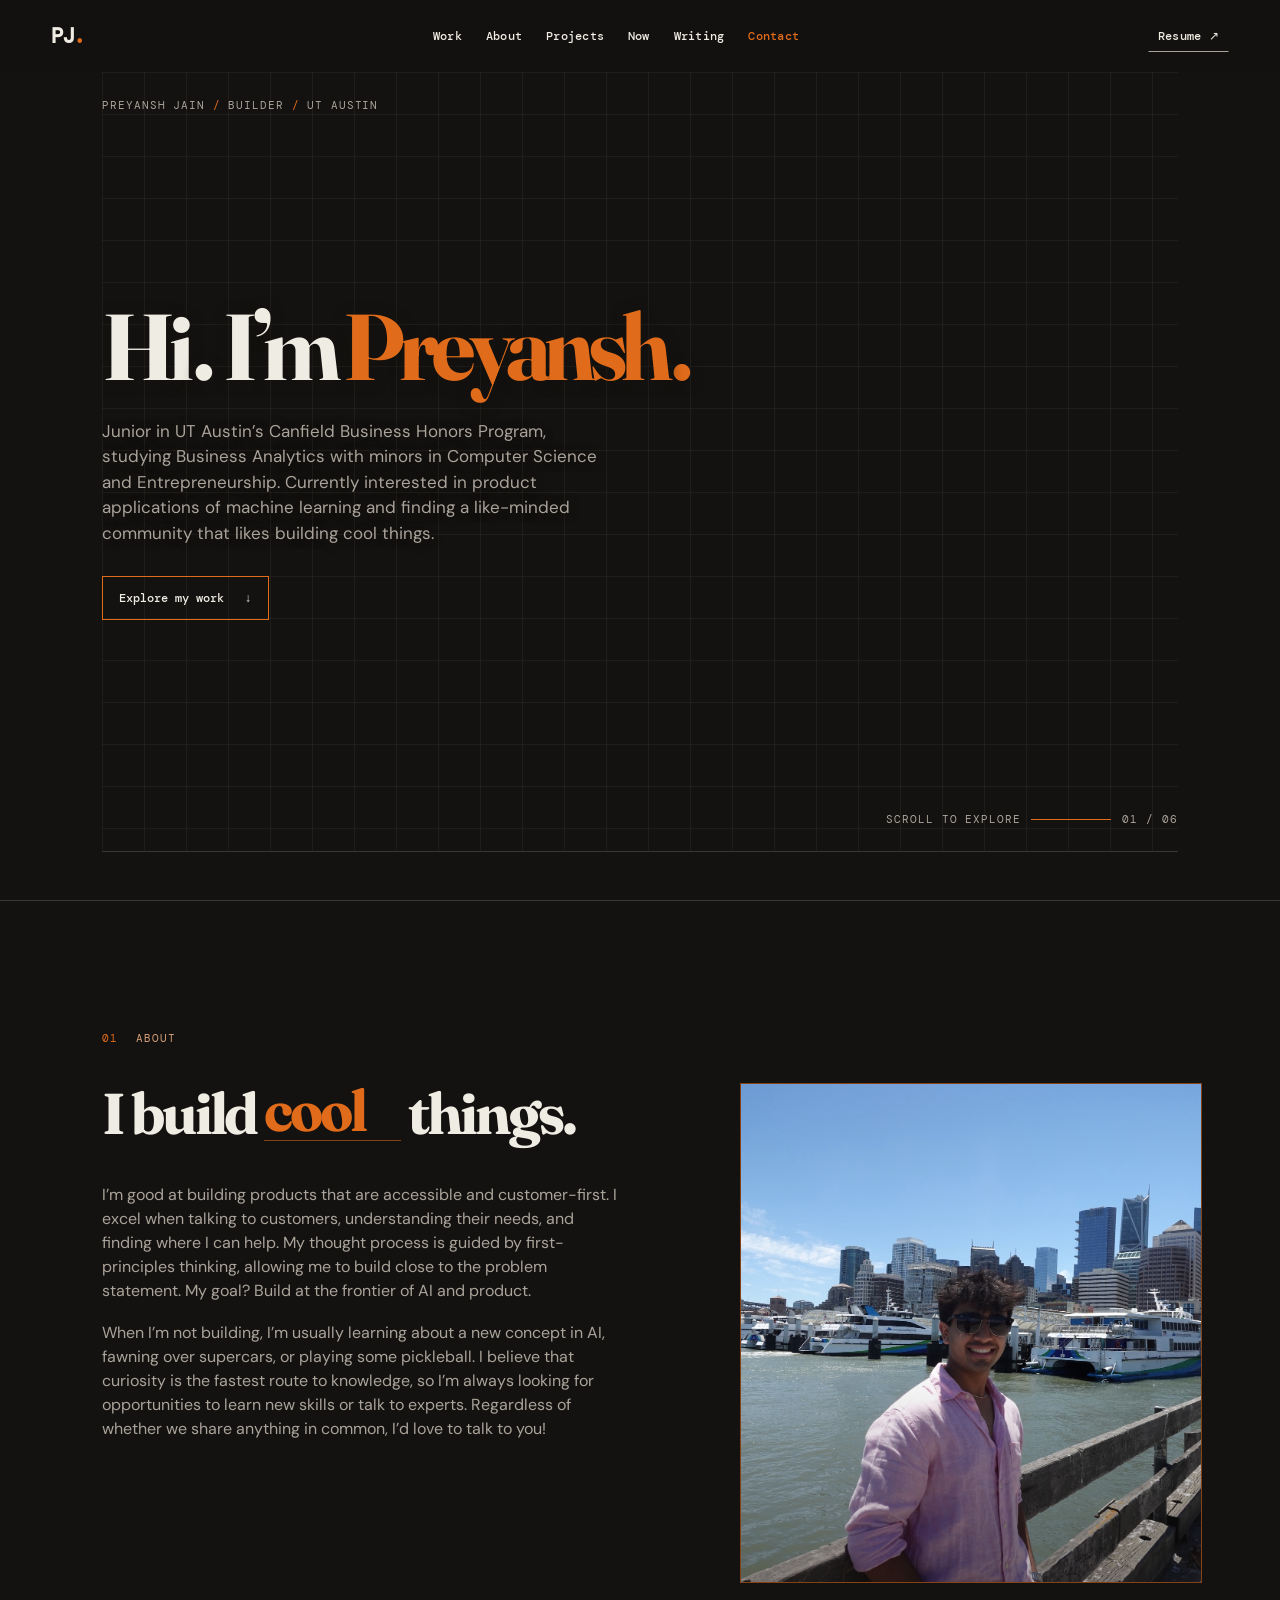
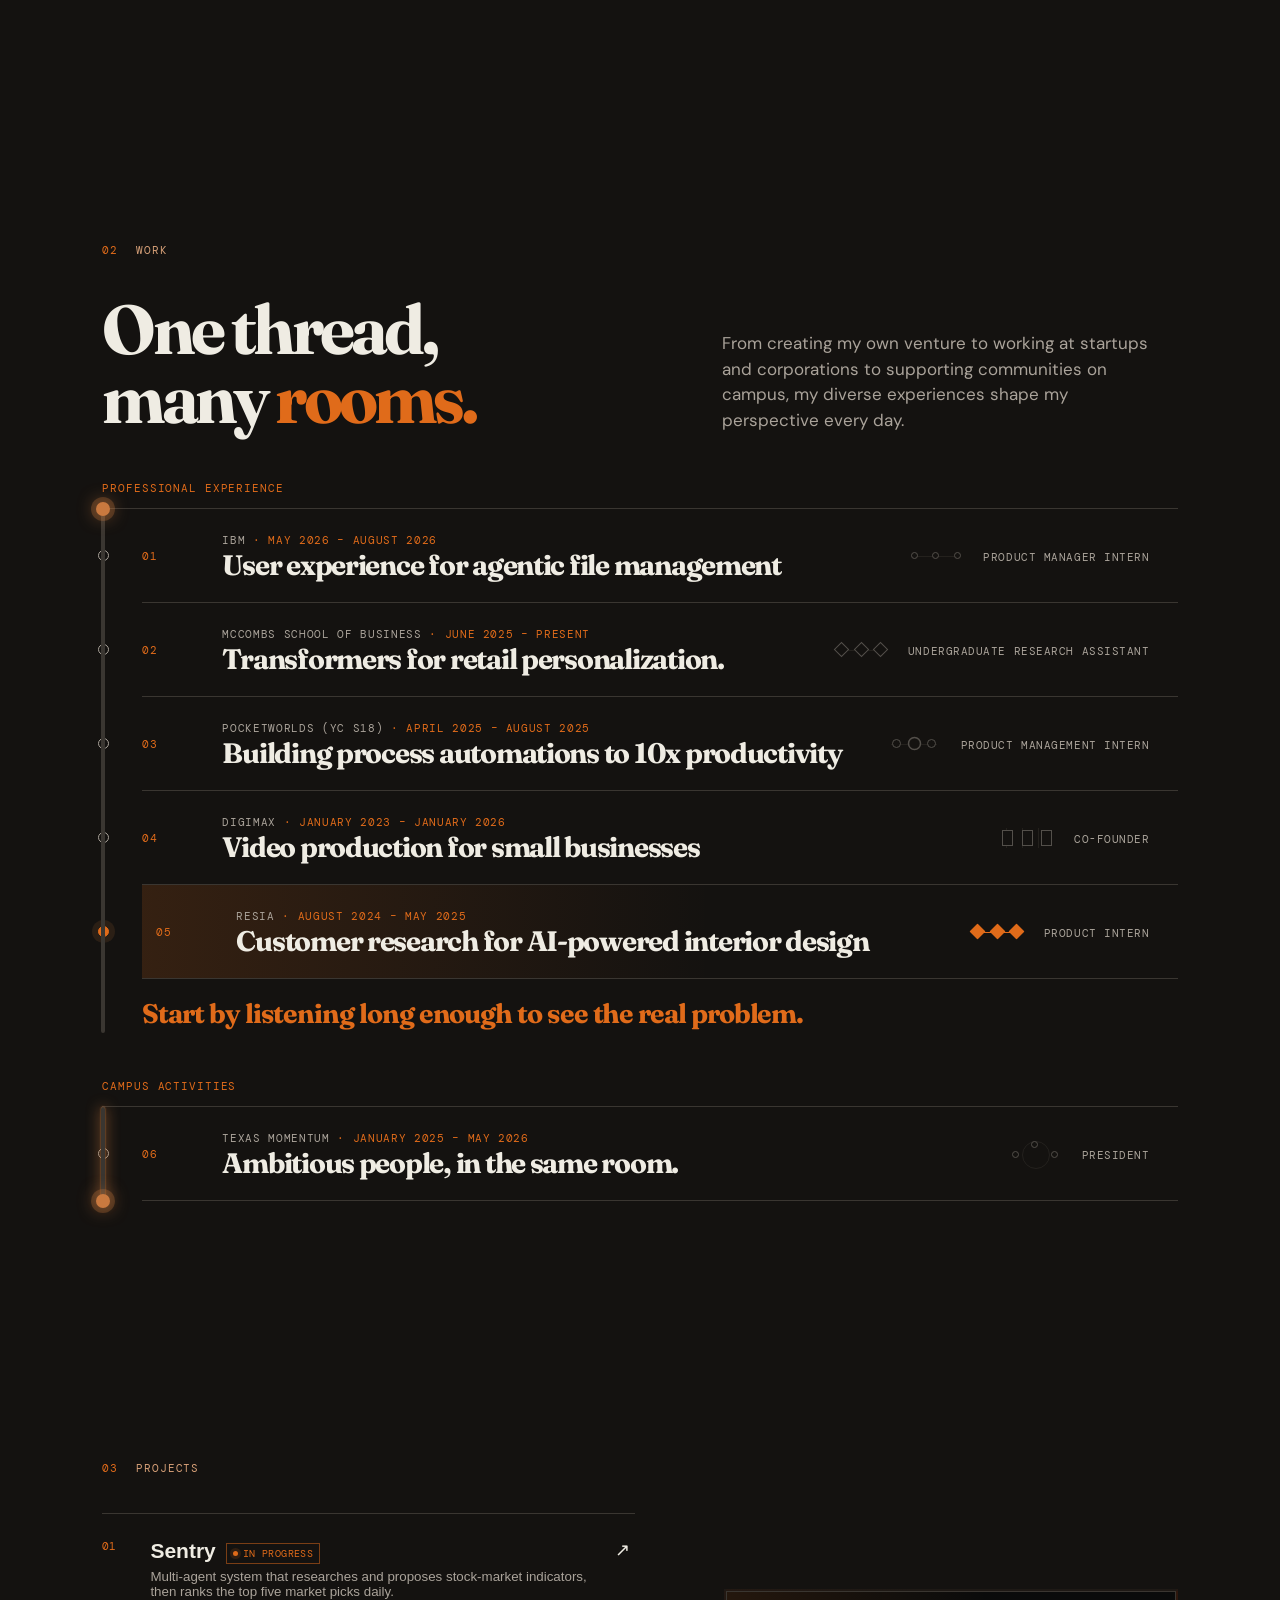
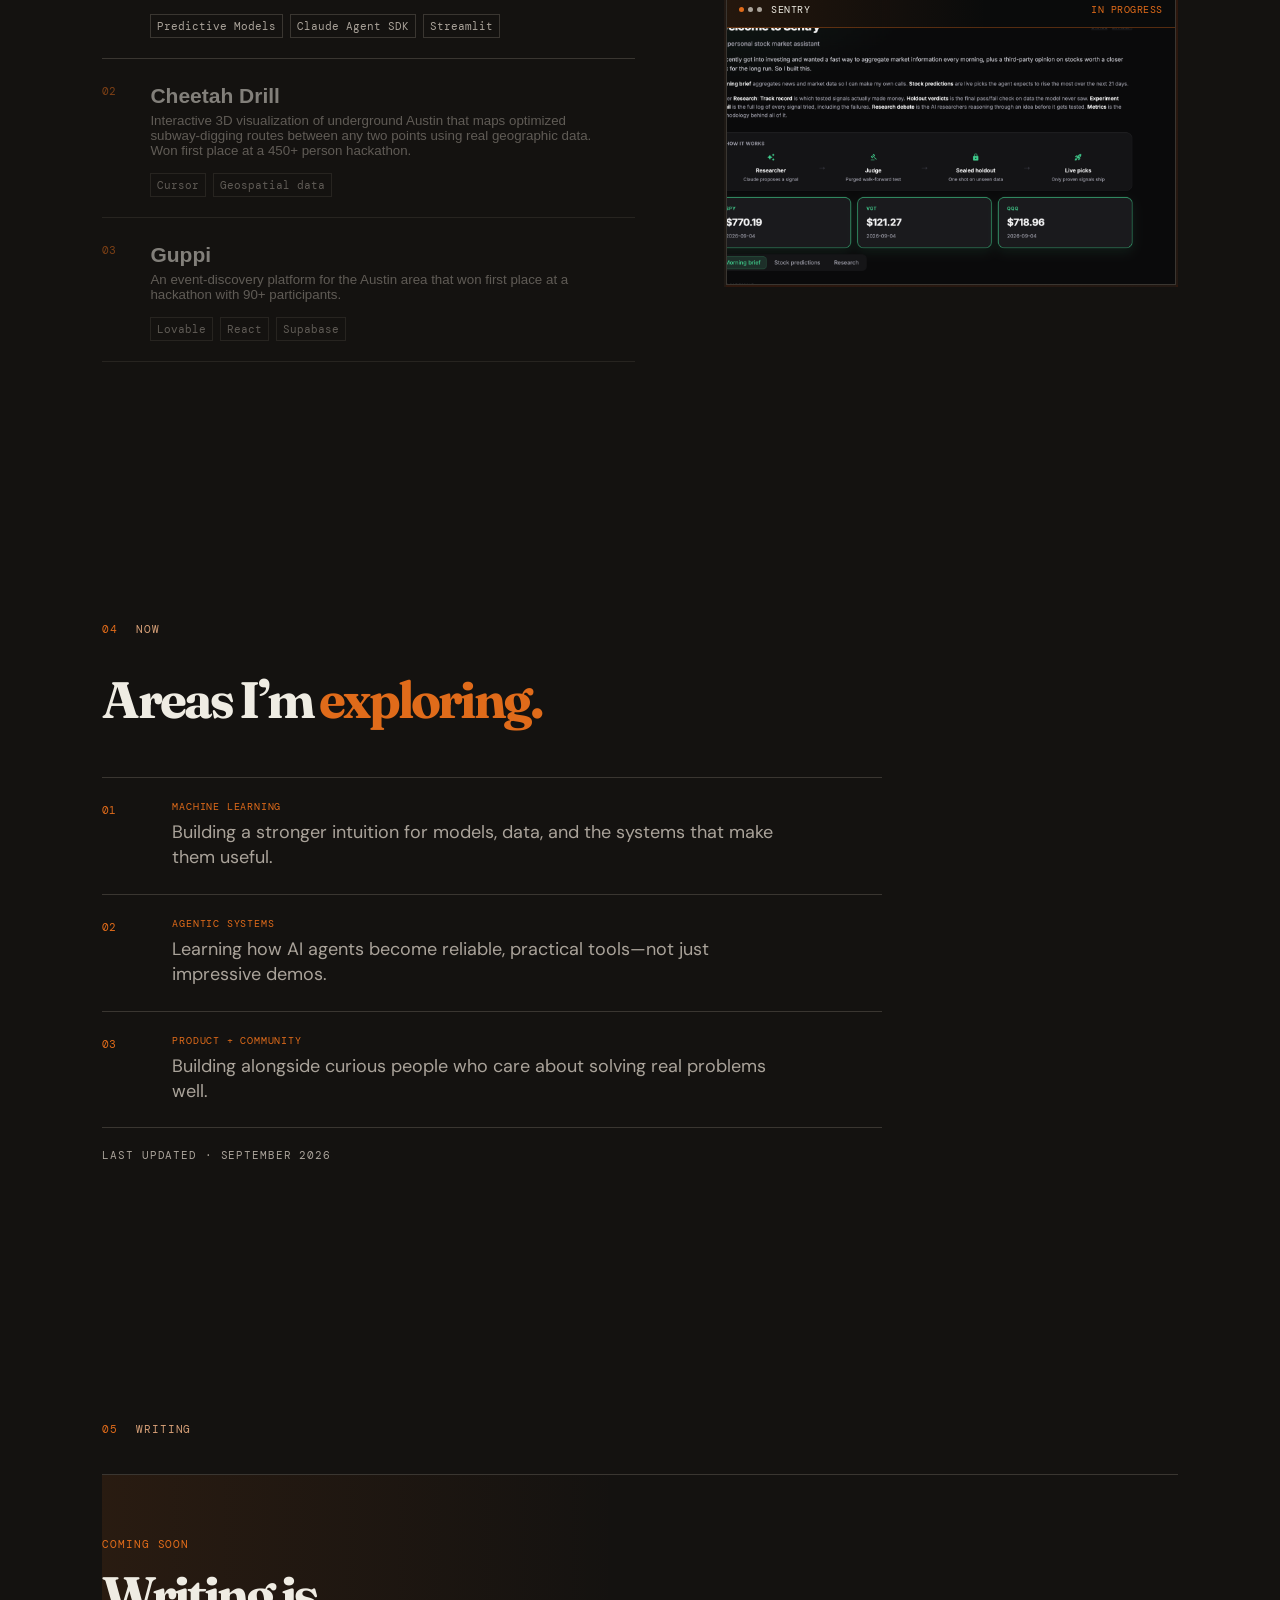
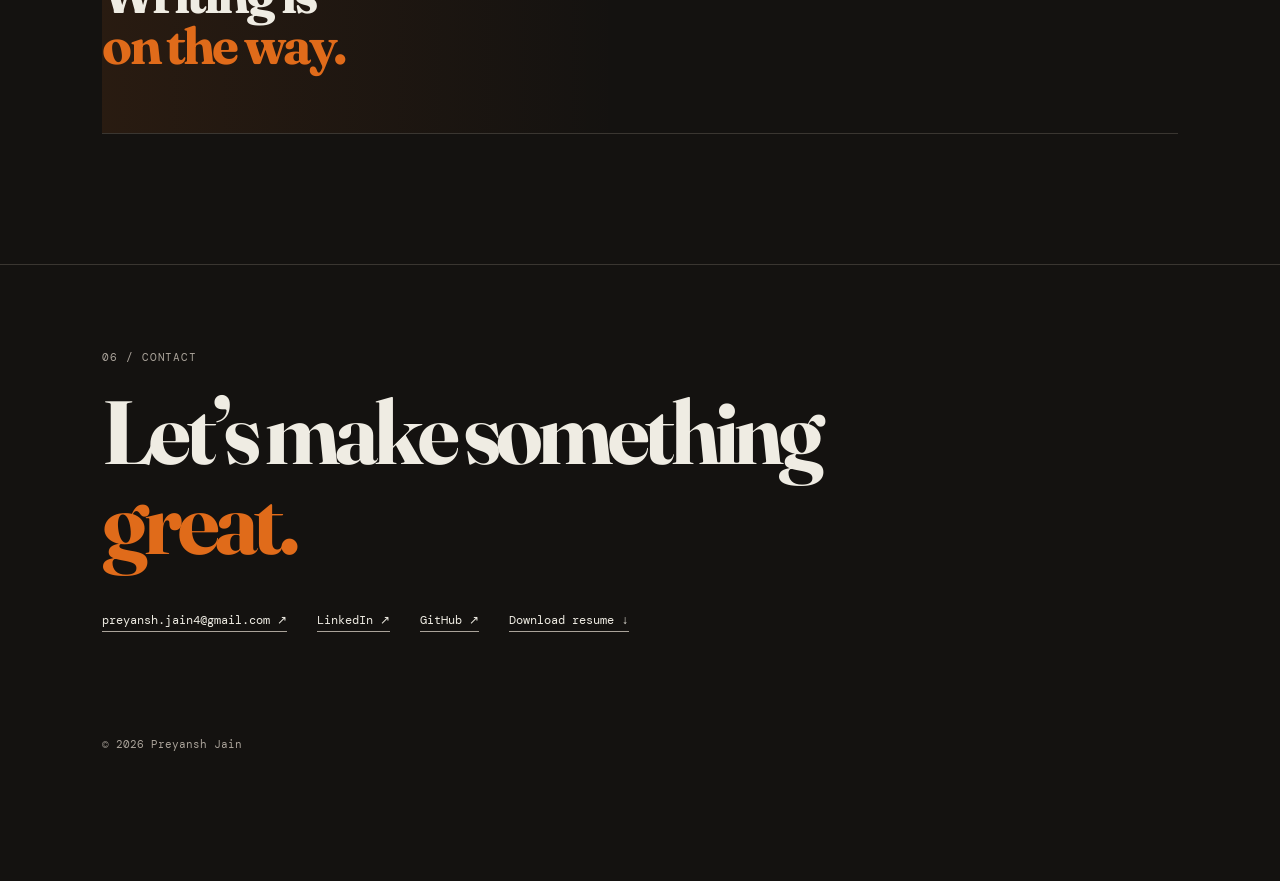
==== commit 39751e91: "Replace the subtle hero and hover motion with a drawn work line and a snappier slogan flip. Drop the" ====
--- a/index.html
+++ b/index.html
@@ -26,7 +26,6 @@
         <div class="signal-field" id="signal-field">
           <p class="hero-kicker">Preyansh Jain <span>/</span> Builder <span>/</span> UT Austin</p>
           <div class="hero-main"><h1>Hi<span class="hero-period">.</span> I’m <em>Preyansh</em><span class="hero-period accent-period">.</span></h1><p>Junior in UT Austin’s Canfield Business Honors Program, studying Business Analytics with minors in Computer Science and Entrepreneurship. Currently interested in product applications of machine learning and finding a like-minded community that likes building cool things.</p><a class="button hero-cta" href="#work">Explore my work <span>↓</span></a></div>
-          <div class="signal-pulse" aria-hidden="true"><span class="hero-spotlight"></span></div>
           <div class="signal-readout"><span>Scroll to explore</span><i></i><span>01 / 06</span></div>
         </div>
       </section>
--- a/styles.css
+++ b/styles.css
@@ -65,30 +65,8 @@
 /* Each work row gets a small visual cue for the kind of work it represents. */
 .thread-entry{grid-template-columns:60px minmax(0,1fr) minmax(240px,280px)}.thread-side{display:flex;align-items:center;justify-content:flex-end;gap:18px;min-width:0}.thread-side .thread-role{white-space:nowrap}.thread-visual{width:58px;height:28px;position:relative;display:block;flex:none;opacity:.42;transition:opacity .25s}.thread-visual:before{content:"";position:absolute;left:6px;right:6px;top:50%;height:1px;background:var(--line);transition:background .25s}.thread-visual i{position:absolute;z-index:1;width:7px;height:7px;border:1px solid var(--muted);background:var(--bg);transition:transform .28s,border-color .25s,background .25s}.thread-visual i:nth-child(1){left:4px;top:10px}.thread-visual i:nth-child(2){left:25px;top:10px}.thread-visual i:nth-child(3){right:4px;top:10px}.thread-entry:hover .thread-visual,.thread-entry.active .thread-visual{opacity:1}.thread-entry:hover .thread-visual:before,.thread-entry.active .thread-visual:before{background:var(--accent)}.thread-entry:hover .thread-visual i,.thread-entry.active .thread-visual i{border-color:var(--accent);background:var(--accent)}.thread-visual.system i{border-radius:50%}.thread-entry:hover .system i:nth-child(1){transform:translateY(-5px)}.thread-entry:hover .system i:nth-child(3){transform:translateY(5px)}.thread-visual.agent i{border-radius:50%;width:9px;height:9px;top:9px}.thread-visual.agent i:nth-child(1){left:7px}.thread-visual.agent i:nth-child(2){left:25px;transform:scale(1.5)}.thread-visual.agent i:nth-child(3){right:7px}.thread-entry:hover .agent i:nth-child(2){transform:scale(1.9);box-shadow:0 0 0 4px rgba(224,107,26,.14)}.thread-visual.production:before{top:4px;bottom:4px;left:8px;right:8px;height:auto;background:repeating-linear-gradient(90deg,var(--line) 0 1px,transparent 1px 16px)}.thread-visual.production i{width:11px;height:16px;top:6px}.thread-visual.production i:nth-child(1){left:4px}.thread-visual.production i:nth-child(2){left:24px}.thread-visual.production i:nth-child(3){right:4px}.thread-entry:hover .production i{transform:translateY(-3px)}.thread-visual.discovery i{width:11px;height:11px;top:8px;transform:rotate(45deg)}.thread-visual.discovery i:nth-child(1){left:4px}.thread-visual.discovery i:nth-child(2){left:24px}.thread-visual.discovery i:nth-child(3){right:4px}.thread-entry:hover .discovery i:nth-child(2){transform:rotate(45deg) scale(1.5)}.thread-visual.community:before{left:16px;right:16px;width:26px;height:26px;top:1px;border:1px solid var(--line);border-radius:50%;background:none}.thread-visual.community i{border-radius:50%}.thread-visual.community i:nth-child(1){left:6px;top:11px}.thread-visual.community i:nth-child(2){left:25px;top:1px}.thread-visual.community i:nth-child(3){right:6px;top:11px}.thread-entry:hover .community i:nth-child(1){transform:translate(-3px,3px)}.thread-entry:hover .community i:nth-child(3){transform:translate(3px,3px)}@media(max-width:720px){.thread-entry{grid-template-columns:28px 1fr}.thread-side{grid-column:2;justify-content:flex-start}.thread-visual{display:none}}
 
-/* Drifting amber spotlight across the hero grid. No breathing pulse. */
+/* Static hero grid. No breathing glow and no drifting spotlight. */
 .longhorn-reveal{display:none!important}
-.signal-pulse{position:absolute;inset:0;pointer-events:none;z-index:0;overflow:hidden}
-.hero-spotlight{
-  position:absolute;
-  left:-4%;
-  top:10%;
-  width:min(56vw,640px);
-  height:min(48vh,420px);
-  border-radius:50%;
-  background:radial-gradient(ellipse at center,
-    rgba(201,121,63,.4) 0%,
-    rgba(201,121,63,.18) 34%,
-    rgba(201,121,63,.06) 56%,
-    transparent 72%);
-  filter:blur(12px);
-  opacity:.72;
-  transform:translate3d(6%, 8%, 0);
-  animation:heroSpotlightDrift 16s ease-in-out infinite;
-  transition:opacity .7s ease;
-  pointer-events:none;
-}
-.signal-field:hover .hero-spotlight{opacity:.96}
-/* Static warm grid + pointer wash. The spotlight drifts on its own layer. */
 .signal-field{
   --pulse:0;
   background-image:
@@ -101,79 +79,94 @@
 .signal-field>.hero-kicker,
 .signal-field>.signal-readout,
 .signal-field>.signal-status{z-index:2}
-.signal-field>.signal-pulse{z-index:0}
-/* Soften Longhorn-era text-shadow now that mark is gone */
 .hero-main h1,.hero-main h1 em{text-shadow:0 2px 14px rgba(20,18,16,.7)}.hero-main>p{text-shadow:0 1px 10px rgba(20,18,16,.65)}
-@keyframes heroSpotlightDrift{
-  0%,100%{transform:translate3d(4%, 10%, 0)}
-  38%{transform:translate3d(92%, -6%, 0)}
-  70%{transform:translate3d(42%, 46%, 0)}
+
+/* Work timeline: a thick amber line that draws down the thread as you scroll. */
+.thread-line{
+  left:-1px;
+  width:4px;
+  background:#3a3631;
+  border-radius:4px;
+  z-index:1;
 }
-@media (max-width:720px){
-  .hero-spotlight{
-    left:-18%;
-    top:12%;
-    width:min(128vw,520px);
-    height:min(46vh,320px);
-    opacity:.6;
-    animation-duration:20s;
-  }
-  .signal-field:hover .hero-spotlight{opacity:.78}
+.thread-line i{
+  position:relative;
+  height:var(--thread-progress,0%);
+  background:#C9793F;
+  border-radius:4px;
+  box-shadow:0 0 14px rgba(201,121,63,.95),0 0 2px #C9793F;
+  transition:height .12s linear;
 }
-@media (prefers-reduced-motion:reduce){
-  .hero-spotlight{
-    animation:none;
-    opacity:.5;
-    transform:translate3d(28%, 18%, 0);
-  }
-  .signal-field:hover .hero-spotlight{opacity:.5}
+.thread-line i:after{
+  content:"";
+  position:absolute;
+  left:50%;
+  bottom:0;
+  width:14px;
+  height:14px;
+  border-radius:50%;
+  background:#C9793F;
+  transform:translate(-50%,50%);
+  box-shadow:0 0 0 5px rgba(201,121,63,.28),0 0 18px rgba(201,121,63,.9);
+}
+.thread-entry.thread-reached:before{
+  background:#C9793F;
+  border-color:#C9793F;
+  box-shadow:0 0 0 5px rgba(201,121,63,.22);
 }
 
-/* Clearer project-preview crossfade, with a mild lift and amber edge on hover. */
+/* Slogan word flip: a short vertical snap with a blur that clears as the word lands. */
+.slogan-word{transition:width .32s cubic-bezier(.16,.9,.22,1)}
+.slogan-track{transition:transform .32s cubic-bezier(.16,.9,.22,1)}
+.slogan-word.is-flipping .slogan-track{animation:sloganBlurIn .32s ease}
+@keyframes sloganBlurIn{
+  0%{filter:blur(8px)}
+  100%{filter:blur(0)}
+}
+
+/* One obvious project hover: the preview slides in, the shot pans, and an amber border lights up. */
 .project-preview{
-  transform:scale(1);
-  transform-origin:center center;
-  box-shadow:0 0 0 1px rgba(201,121,63,.16);
-  transition:transform .55s cubic-bezier(.22,.8,.28,1),box-shadow .55s ease;
+  overflow:hidden;
+  border:2px solid transparent;
+  transition:border-color .3s ease,box-shadow .3s ease;
 }
 .preview-art{
   opacity:0;
-  transform:scale(.985);
+  transform:translateX(72px);
   z-index:0;
-  transition:opacity .62s ease,transform .68s cubic-bezier(.22,.8,.24,1);
+  transition:opacity .4s ease,transform .45s cubic-bezier(.16,.84,.24,1);
 }
 .preview-art.active{
   opacity:1;
-  transform:scale(1);
+  transform:translateX(0);
   z-index:1;
 }
 .project-layout:has(.project:hover) .project-preview,
-.project-layout:has(.project:focus-within) .project-preview,
-.project-preview:hover{
-  transform:scale(1.03) translateY(-4px);
-  box-shadow:
-    0 0 0 1px rgba(201,121,63,.62),
-    0 16px 36px rgba(20,18,16,.42),
-    0 0 28px rgba(201,121,63,.16);
+.project-layout:has(.project:focus-within) .project-preview{
+  border-color:#C9793F;
+  box-shadow:0 0 0 1px #C9793F,0 0 26px rgba(201,121,63,.7);
 }
+.preview-art.stock .sentry-shot img,
+.preview-art.cheetah .cheetah-shot img,
+.preview-art.guppi .guppi-shot img{
+  transform:scale(1.16) translateX(5%);
+  transition:transform .7s cubic-bezier(.16,.84,.24,1);
+}
+.preview-art.stock.active .sentry-shot img,
+.preview-art.cheetah.active .cheetah-shot img,
+.preview-art.guppi.active .guppi-shot img{
+  transform:scale(1.16) translateX(-5%);
+}
+
 @media (prefers-reduced-motion:reduce){
-  .preview-art,
-  .preview-art.active,
-  .project-preview,
-  .project-layout:has(.project:hover) .project-preview,
-  .project-layout:has(.project:focus-within) .project-preview,
-  .project-preview:hover{
-    transition:none;
-    animation:none;
-    transform:none;
-  }
-  .preview-art .sentry-shot img,
-  .preview-art .cheetah-shot img,
-  .preview-art .guppi-shot img,
+  .thread-line i{height:100%!important;transition:none!important}
+  .thread-entry:before{background:#C9793F;border-color:#C9793F}
+  .slogan-word,.slogan-track{transition:none!important;animation:none!important;filter:none!important}
+  .preview-art,.preview-art.active{transition:none;transform:none}
+  .preview-art.stock .sentry-shot img,
+  .preview-art.cheetah .cheetah-shot img,
+  .preview-art.guppi .guppi-shot img,
   .preview-art.stock.active .sentry-shot img,
   .preview-art.cheetah.active .cheetah-shot img,
-  .preview-art.guppi.active .guppi-shot img{
-    transform:none;
-    transition:none;
-  }
+  .preview-art.guppi.active .guppi-shot img{transform:none;transition:none}
 }
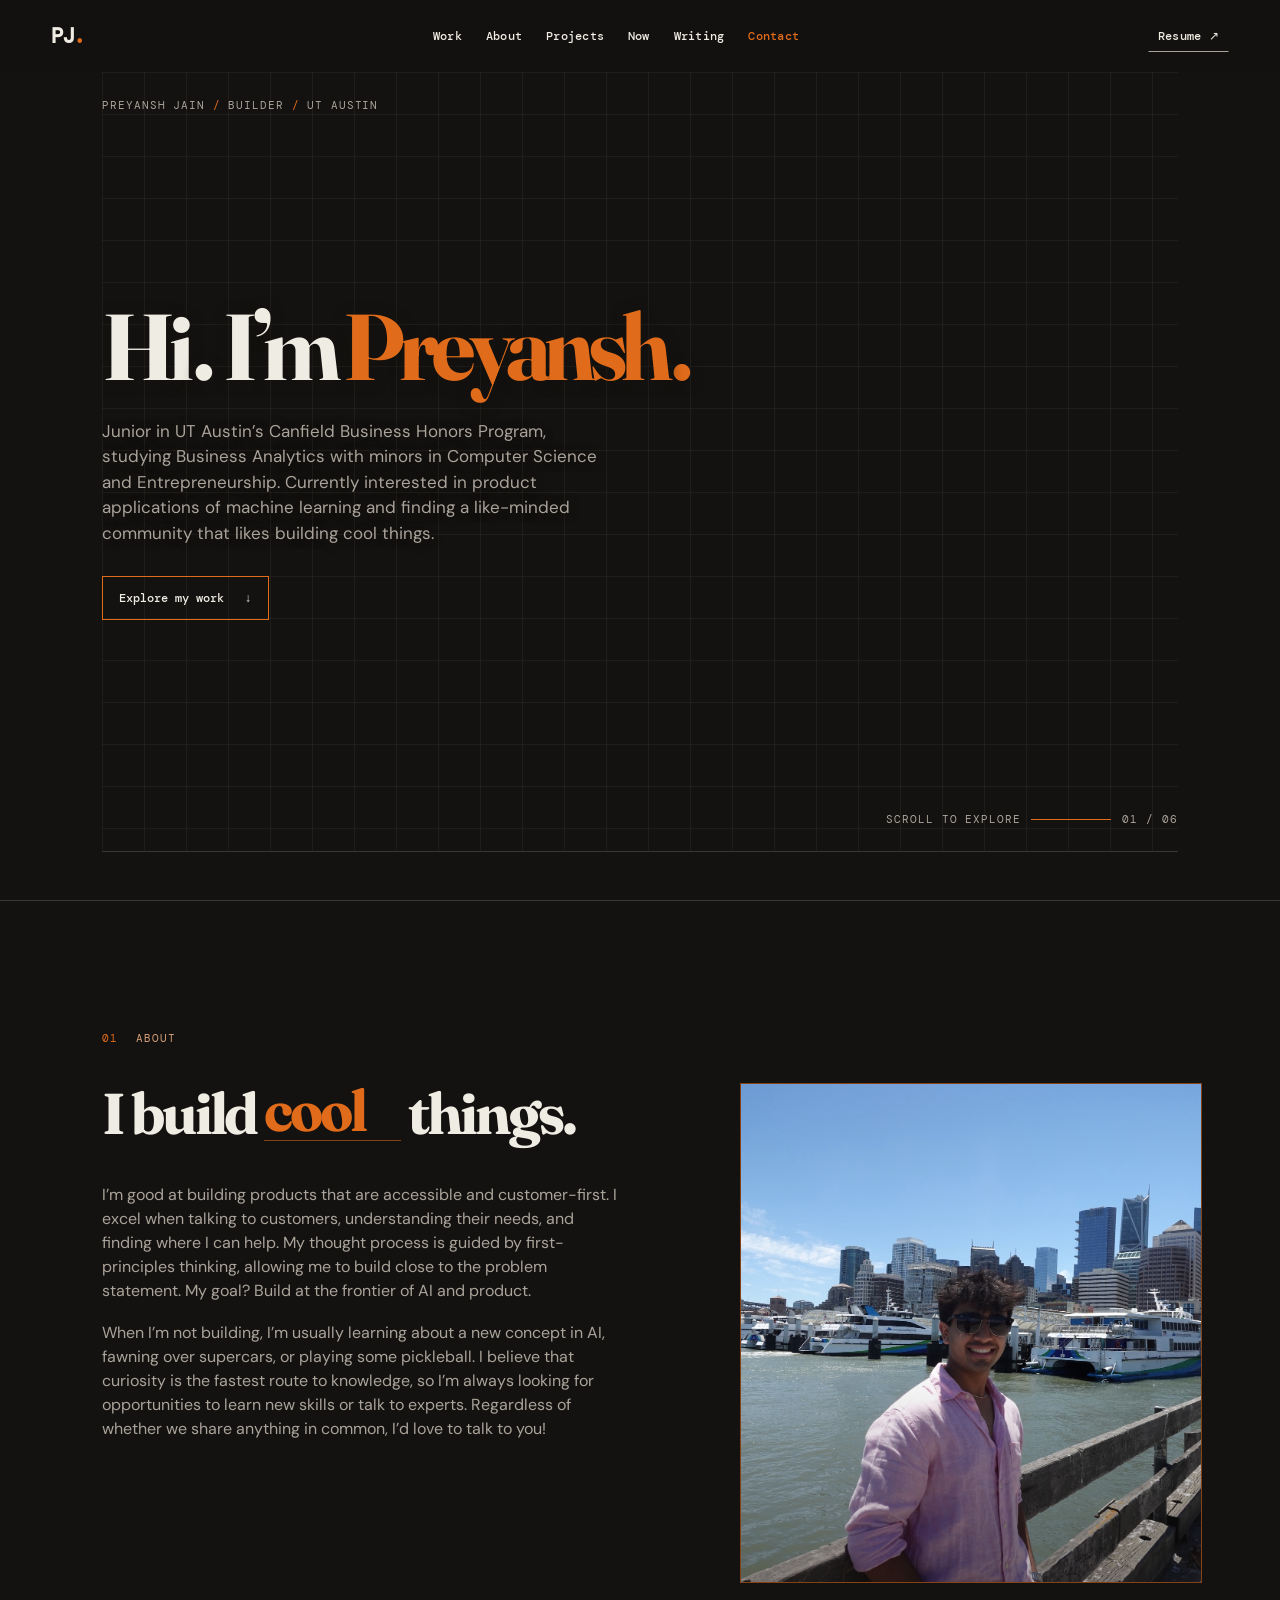
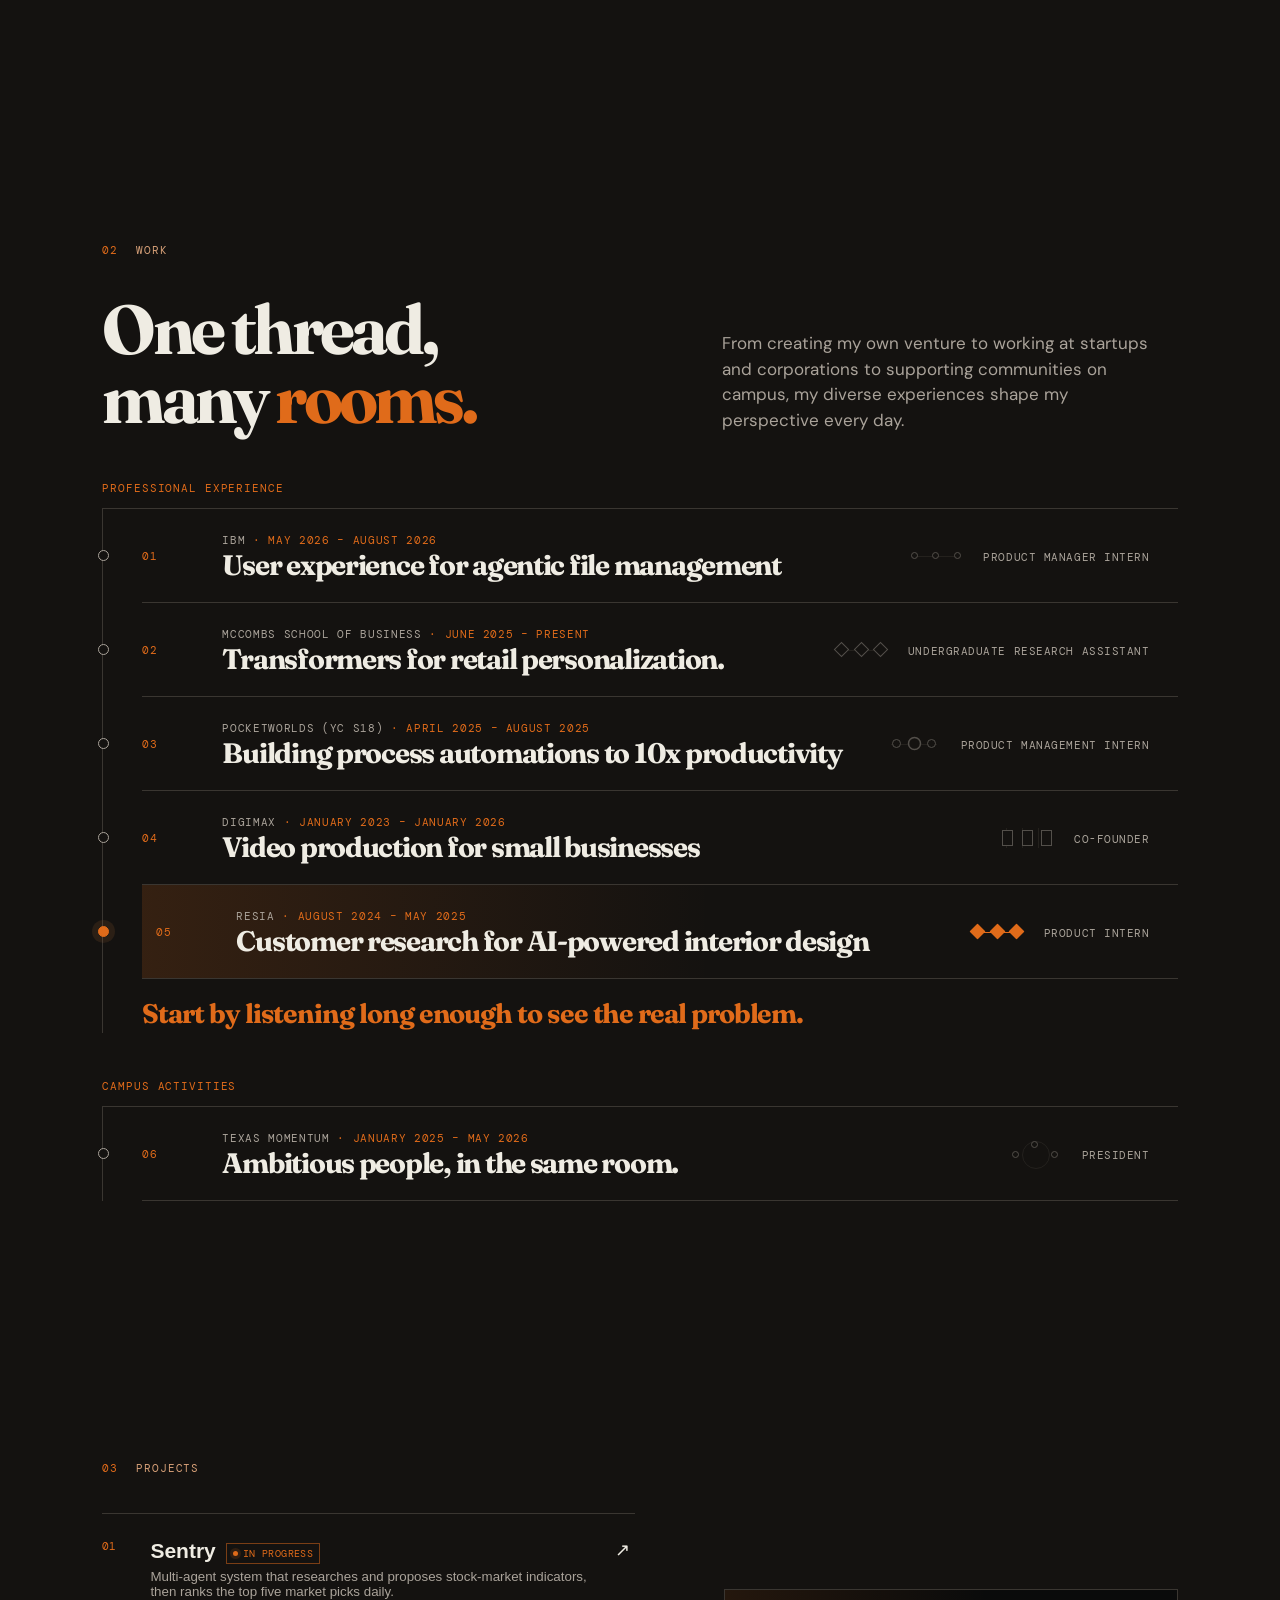
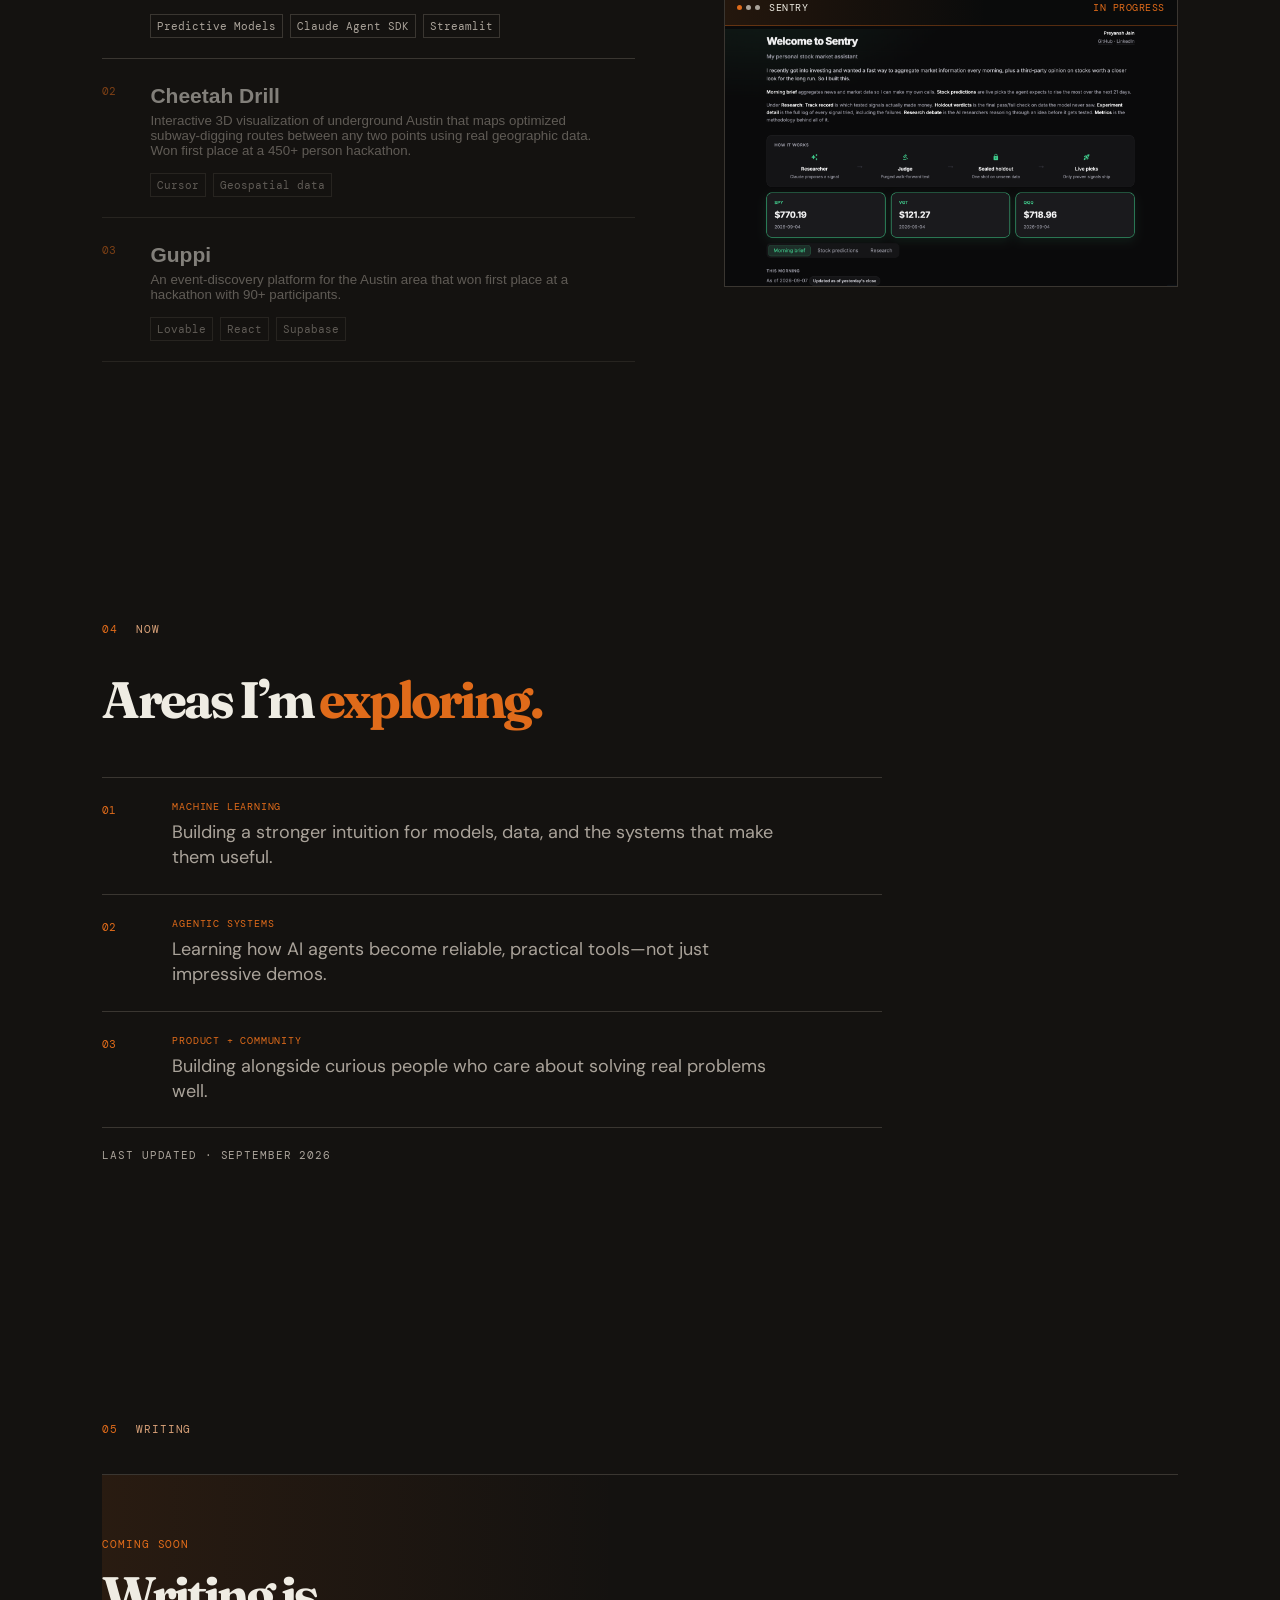
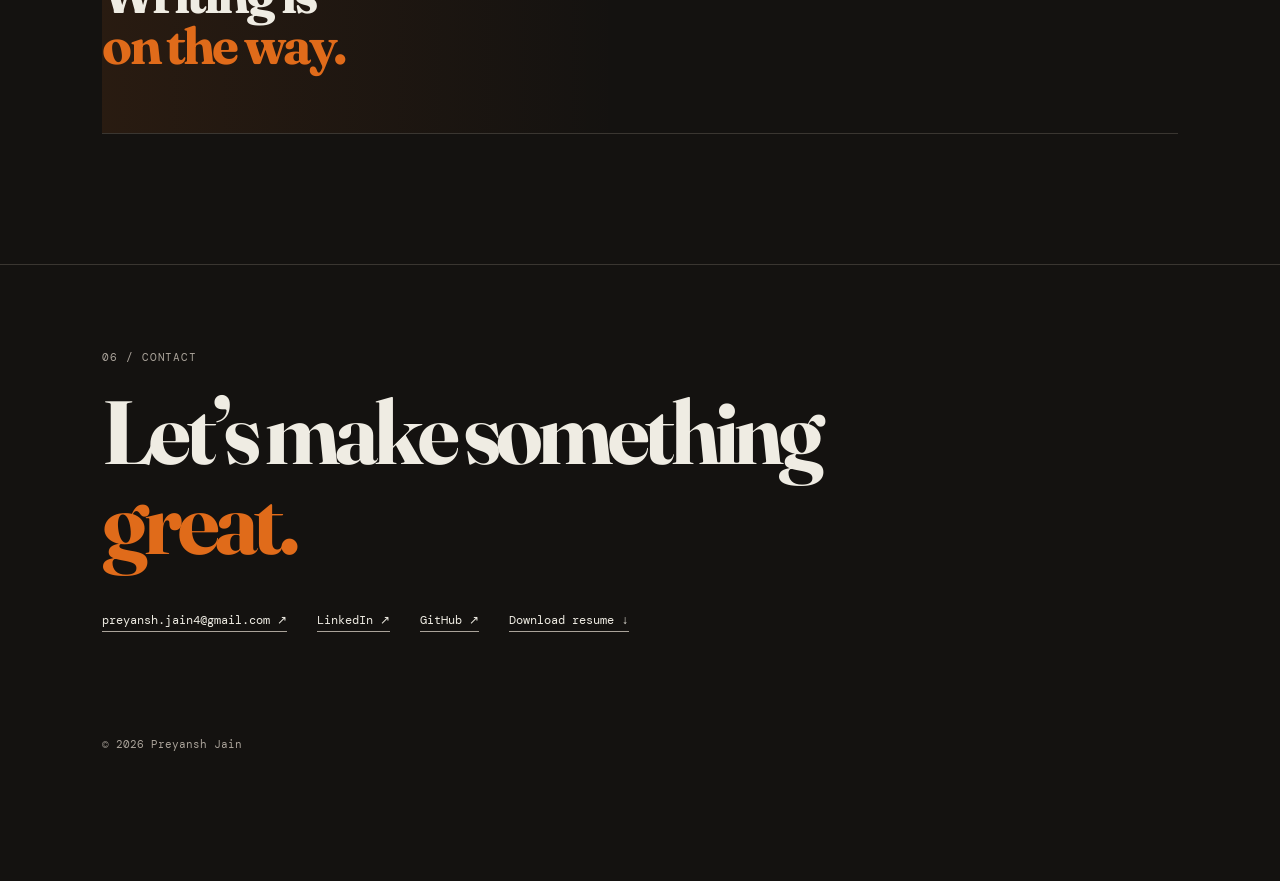
==== commit b810ff0a: "Add a homepage scroll-reveal entrance and drop the earlier motion experiments. Hero lines rise in on" ====
--- a/index.html
+++ b/index.html
@@ -24,48 +24,48 @@
     <main id="top">
       <section class="hero" aria-label="Introduction">
         <div class="signal-field" id="signal-field">
-          <p class="hero-kicker">Preyansh Jain <span>/</span> Builder <span>/</span> UT Austin</p>
-          <div class="hero-main"><h1>Hi<span class="hero-period">.</span> I’m <em>Preyansh</em><span class="hero-period accent-period">.</span></h1><p>Junior in UT Austin’s Canfield Business Honors Program, studying Business Analytics with minors in Computer Science and Entrepreneurship. Currently interested in product applications of machine learning and finding a like-minded community that likes building cool things.</p><a class="button hero-cta" href="#work">Explore my work <span>↓</span></a></div>
-          <div class="signal-readout"><span>Scroll to explore</span><i></i><span>01 / 06</span></div>
+          <p class="hero-kicker reveal">Preyansh Jain <span>/</span> Builder <span>/</span> UT Austin</p>
+          <div class="hero-main"><h1 class="reveal">Hi<span class="hero-period">.</span> I’m <em>Preyansh</em><span class="hero-period accent-period">.</span></h1><p class="reveal">Junior in UT Austin’s Canfield Business Honors Program, studying Business Analytics with minors in Computer Science and Entrepreneurship. Currently interested in product applications of machine learning and finding a like-minded community that likes building cool things.</p><a class="button hero-cta reveal" href="#work">Explore my work <span>↓</span></a></div>
+          <div class="signal-readout reveal"><span>Scroll to explore</span><i></i><span>01 / 06</span></div>
         </div>
       </section>
 
       <section class="section about" id="about">
         <div class="section-label reveal"><span>01</span> About</div>
-        <div class="about-content reveal">
-          <div class="about-copy"><h2 class="about-slogan">I build <span class="slogan-word" id="slogan-word" tabindex="0" role="button" aria-label="Change the word in the slogan"><span class="slogan-track"><span>cool</span><span>innovative</span><span>ambitious</span><span>intuitive</span><span>useful</span><span>scalable</span><span aria-hidden="true">cool</span></span></span> things.</h2><div class="prose"><p>I’m good at building products that are accessible and customer-first. I excel when talking to customers, understanding their needs, and finding where I can help. My thought process is guided by first-principles thinking, allowing me to build close to the problem statement. My goal? Build at the frontier of AI and product.</p><p>When I’m not building, I’m usually learning about a new concept in AI, fawning over supercars, or playing some pickleball. I believe that curiosity is the fastest route to knowledge, so I’m always looking for opportunities to learn new skills or talk to experts. Regardless of whether we share anything in common, I’d love to talk to you!</p></div></div><figure class="about-portrait"><img src="assets/preyansh-san-francisco.jpg" alt="Preyansh Jain overlooking San Francisco’s waterfront" /></figure>
+        <div class="about-content reveal-stagger">
+          <div class="about-copy reveal"><h2 class="about-slogan">I build <span class="slogan-word" id="slogan-word" tabindex="0" role="button" aria-label="Change the word in the slogan"><span class="slogan-track"><span>cool</span><span>innovative</span><span>ambitious</span><span>intuitive</span><span>useful</span><span>scalable</span><span aria-hidden="true">cool</span></span></span> things.</h2><div class="prose"><p>I’m good at building products that are accessible and customer-first. I excel when talking to customers, understanding their needs, and finding where I can help. My thought process is guided by first-principles thinking, allowing me to build close to the problem statement. My goal? Build at the frontier of AI and product.</p><p>When I’m not building, I’m usually learning about a new concept in AI, fawning over supercars, or playing some pickleball. I believe that curiosity is the fastest route to knowledge, so I’m always looking for opportunities to learn new skills or talk to experts. Regardless of whether we share anything in common, I’d love to talk to you!</p></div></div><figure class="about-portrait reveal"><img src="assets/preyansh-san-francisco.jpg" alt="Preyansh Jain overlooking San Francisco’s waterfront" /></figure>
         </div>
       </section>
 
       <section class="section" id="work">
         <div class="section-label reveal"><span>02</span> Work</div>
         <div class="work-intro reveal"><h2>One thread,<br />many <em>rooms.</em></h2><p>From creating my own venture to working at startups and corporations to supporting communities on campus, my diverse experiences shape my perspective every day.</p></div>
-        <p class="thread-group">Professional experience</p>
-        <div class="work-thread" id="work-thread">
+        <p class="thread-group reveal">Professional experience</p>
+        <div class="work-thread reveal-stagger" id="work-thread">
           <div class="thread-line" aria-hidden="true"><i></i></div>
-          <a class="thread-entry" href="experience.html?case=ibm" data-principle="Make the difficult feel dependable."><span class="thread-no">01</span><div><p>IBM <span>· May 2026 – August 2026</span></p><h3>User experience for agentic file management</h3></div><div class="thread-side"><span class="thread-visual system" aria-hidden="true"><i></i><i></i><i></i></span><span class="thread-role">Product Manager Intern <b>↗</b></span></div></a>
-          <a class="thread-entry" href="experience.html?case=mccombs-research" data-principle="Measure the model against the decision it is meant to support."><span class="thread-no">02</span><div><p>McCombs School of Business <span>· June 2025 – Present</span></p><h3>Transformers for retail personalization.</h3></div><div class="thread-side"><span class="thread-visual discovery" aria-hidden="true"><i></i><i></i><i></i></span><span class="thread-role">Undergraduate Research Assistant <b>↗</b></span></div></a>
-          <a class="thread-entry" href="experience.html?case=pocketworlds" data-principle="Automate the routine; protect the human part."><span class="thread-no">03</span><div><p>PocketWorlds (YC S18) <span>· April 2025 – August 2025</span></p><h3>Building process automations to 10x productivity</h3></div><div class="thread-side"><span class="thread-visual agent" aria-hidden="true"><i></i><i></i><i></i></span><span class="thread-role">Product Management Intern <b>↗</b></span></div></a>
-          <a class="thread-entry" href="experience.html?case=digimax" data-principle="The fastest way to learn business is to own one."><span class="thread-no">04</span><div><p>DigiMax <span>· January 2023 – January 2026</span></p><h3>Video production for small businesses</h3></div><div class="thread-side"><span class="thread-visual production" aria-hidden="true"><i></i><i></i><i></i></span><span class="thread-role">Co-Founder <b>↗</b></span></div></a>
-          <a class="thread-entry" href="experience.html?case=resia" data-principle="Start by listening long enough to see the real problem."><span class="thread-no">05</span><div><p>Resia <span>· August 2024 – May 2025</span></p><h3>Customer research for AI-powered interior design</h3></div><div class="thread-side"><span class="thread-visual discovery" aria-hidden="true"><i></i><i></i><i></i></span><span class="thread-role">Product Intern <b>↗</b></span></div></a>
+          <a class="thread-entry reveal" href="experience.html?case=ibm" data-principle="Make the difficult feel dependable."><span class="thread-no">01</span><div><p>IBM <span>· May 2026 – August 2026</span></p><h3>User experience for agentic file management</h3></div><div class="thread-side"><span class="thread-visual system" aria-hidden="true"><i></i><i></i><i></i></span><span class="thread-role">Product Manager Intern <b>↗</b></span></div></a>
+          <a class="thread-entry reveal" href="experience.html?case=mccombs-research" data-principle="Measure the model against the decision it is meant to support."><span class="thread-no">02</span><div><p>McCombs School of Business <span>· June 2025 – Present</span></p><h3>Transformers for retail personalization.</h3></div><div class="thread-side"><span class="thread-visual discovery" aria-hidden="true"><i></i><i></i><i></i></span><span class="thread-role">Undergraduate Research Assistant <b>↗</b></span></div></a>
+          <a class="thread-entry reveal" href="experience.html?case=pocketworlds" data-principle="Automate the routine; protect the human part."><span class="thread-no">03</span><div><p>PocketWorlds (YC S18) <span>· April 2025 – August 2025</span></p><h3>Building process automations to 10x productivity</h3></div><div class="thread-side"><span class="thread-visual agent" aria-hidden="true"><i></i><i></i><i></i></span><span class="thread-role">Product Management Intern <b>↗</b></span></div></a>
+          <a class="thread-entry reveal" href="experience.html?case=digimax" data-principle="The fastest way to learn business is to own one."><span class="thread-no">04</span><div><p>DigiMax <span>· January 2023 – January 2026</span></p><h3>Video production for small businesses</h3></div><div class="thread-side"><span class="thread-visual production" aria-hidden="true"><i></i><i></i><i></i></span><span class="thread-role">Co-Founder <b>↗</b></span></div></a>
+          <a class="thread-entry reveal" href="experience.html?case=resia" data-principle="Start by listening long enough to see the real problem."><span class="thread-no">05</span><div><p>Resia <span>· August 2024 – May 2025</span></p><h3>Customer research for AI-powered interior design</h3></div><div class="thread-side"><span class="thread-visual discovery" aria-hidden="true"><i></i><i></i><i></i></span><span class="thread-role">Product Intern <b>↗</b></span></div></a>
           <p class="thread-principle" id="thread-principle">Make the difficult feel dependable.</p>
         </div>
-        <p class="thread-group campus-group">Campus activities</p>
-        <div class="work-thread campus-thread">
+        <p class="thread-group campus-group reveal">Campus activities</p>
+        <div class="work-thread campus-thread reveal-stagger">
           <div class="thread-line" aria-hidden="true"><i></i></div>
-          <a class="thread-entry" href="experience.html?case=texas-momentum" data-principle="The right room can create its own momentum."><span class="thread-no">06</span><div><p>Texas Momentum <span>· January 2025 – May 2026</span></p><h3>Ambitious people, in the same room.</h3></div><div class="thread-side"><span class="thread-visual community" aria-hidden="true"><i></i><i></i><i></i></span><span class="thread-role">President <b>↗</b></span></div></a>
+          <a class="thread-entry reveal" href="experience.html?case=texas-momentum" data-principle="The right room can create its own momentum."><span class="thread-no">06</span><div><p>Texas Momentum <span>· January 2025 – May 2026</span></p><h3>Ambitious people, in the same room.</h3></div><div class="thread-side"><span class="thread-visual community" aria-hidden="true"><i></i><i></i><i></i></span><span class="thread-role">President <b>↗</b></span></div></a>
         </div>
       </section>
 
       <section class="section projects" id="projects">
         <div class="section-label reveal"><span>03</span> Projects</div>
-        <div class="project-layout reveal">
-          <div class="project-list">
-            <article class="project active" data-preview="stock"><button><span class="project-index">01</span><span><strong>Sentry</strong><span class="project-status">In progress</span><p>Multi-agent system that researches and proposes stock-market indicators, then ranks the top five market picks daily.</p></span><span class="arrow">↗</span></button><div class="tags"><span>Predictive Models</span><span>Claude Agent SDK</span><span>Streamlit</span></div></article>
-            <article class="project" data-preview="cheetah"><button><span class="project-index">02</span><span><strong>Cheetah Drill</strong><p>Interactive 3D visualization of underground Austin that maps optimized subway-digging routes between any two points using real geographic data. Won first place at a 450+ person hackathon.</p></span></button><div class="tags"><span>Cursor</span><span>Geospatial data</span></div></article>
-            <article class="project" data-preview="guppi"><button><span class="project-index">03</span><span><strong>Guppi</strong><p>An event-discovery platform for the Austin area that won first place at a hackathon with 90+ participants.</p></span></button><div class="tags"><span>Lovable</span><span>React</span><span>Supabase</span></div></article>
+        <div class="project-layout">
+          <div class="project-list reveal-stagger">
+            <article class="project reveal active" data-preview="stock"><button><span class="project-index">01</span><span><strong>Sentry</strong><span class="project-status">In progress</span><p>Multi-agent system that researches and proposes stock-market indicators, then ranks the top five market picks daily.</p></span><span class="arrow">↗</span></button><div class="tags"><span>Predictive Models</span><span>Claude Agent SDK</span><span>Streamlit</span></div></article>
+            <article class="project reveal" data-preview="cheetah"><button><span class="project-index">02</span><span><strong>Cheetah Drill</strong><p>Interactive 3D visualization of underground Austin that maps optimized subway-digging routes between any two points using real geographic data. Won first place at a 450+ person hackathon.</p></span></button><div class="tags"><span>Cursor</span><span>Geospatial data</span></div></article>
+            <article class="project reveal" data-preview="guppi"><button><span class="project-index">03</span><span><strong>Guppi</strong><p>An event-discovery platform for the Austin area that won first place at a hackathon with 90+ participants.</p></span></button><div class="tags"><span>Lovable</span><span>React</span><span>Supabase</span></div></article>
           </div>
-          <div class="project-preview" aria-live="polite">
+          <div class="project-preview reveal" aria-live="polite">
             <div class="preview-art stock active" data-preview-panel="stock"><div class="product-window"><div class="product-window-bar"><span class="window-dots" aria-hidden="true"><i></i><i></i><i></i></span><b>Sentry</b><small>In progress</small></div><figure class="sentry-shot"><img src="assets/sentry-preview.png" alt="Sentry multi-agent stock research interface" /></figure></div></div>
             <div class="preview-art cheetah" data-preview-panel="cheetah"><div class="product-window"><div class="product-window-bar"><span class="window-dots" aria-hidden="true"><i></i><i></i><i></i></span><b>Cheetah Drill</b><small>3D routing</small></div><figure class="cheetah-shot"><img src="assets/cheetah-preview.png" alt="Cheetah Drill’s tunnel-routing interface and 3D city model" /></figure></div></div>
             <div class="preview-art guppi" data-preview-panel="guppi"><div class="product-window"><div class="product-window-bar"><span class="window-dots" aria-hidden="true"><i></i><i></i><i></i></span><b>Guppi</b><small>Austin events</small></div><figure class="guppi-shot"><img src="assets/guppi-preview.png" alt="Guppi event-discovery platform interface" /></figure></div></div>
@@ -75,7 +75,7 @@
 
       <section class="section now" id="now">
         <div class="section-label reveal"><span>04</span> Now</div>
-        <div class="now-content reveal"><h2>Areas I’m <em>exploring.</em></h2><div class="now-board"><div class="now-focus-list"><article><span>01</span><div><small>Machine learning</small><p>Building a stronger intuition for models, data, and the systems that make them useful.</p></div></article><article><span>02</span><div><small>Agentic systems</small><p>Learning how AI agents become reliable, practical tools—not just impressive demos.</p></div></article><article><span>03</span><div><small>Product + community</small><p>Building alongside curious people who care about solving real problems well.</p></div></article></div></div><p class="updated">Last updated · September 2026</p></div>
+        <div class="now-content"><h2 class="reveal">Areas I’m <em>exploring.</em></h2><div class="now-board"><div class="now-focus-list reveal-stagger"><article class="reveal"><span>01</span><div><small>Machine learning</small><p>Building a stronger intuition for models, data, and the systems that make them useful.</p></div></article><article class="reveal"><span>02</span><div><small>Agentic systems</small><p>Learning how AI agents become reliable, practical tools—not just impressive demos.</p></div></article><article class="reveal"><span>03</span><div><small>Product + community</small><p>Building alongside curious people who care about solving real problems well.</p></div></article></div></div><p class="updated reveal">Last updated · September 2026</p></div>
       </section>
 
       <section class="section" id="writing">
@@ -84,11 +84,11 @@
       </section>
     </main>
 
-    <footer class="section footer" id="contact">
-      <p class="eyebrow">06 / Contact</p>
-      <h2>Let’s make something<br /><em>great.</em></h2>
-      <div class="contact-links"><a href="mailto:preyansh.jain4@gmail.com">preyansh.jain4@gmail.com ↗</a><a href="https://www.linkedin.com/in/preyanshjain/" target="_blank" rel="noreferrer">LinkedIn ↗</a><a href="https://github.com/pjain646" target="_blank" rel="noreferrer">GitHub ↗</a><a href="resume.pdf" download>Download resume ↓</a></div>
-      <p class="footer-note">© <span id="year"></span> Preyansh Jain</p>
+    <footer class="section footer reveal-stagger" id="contact">
+      <p class="eyebrow reveal">06 / Contact</p>
+      <h2 class="reveal">Let’s make something<br /><em>great.</em></h2>
+      <div class="contact-links reveal"><a href="mailto:preyansh.jain4@gmail.com">preyansh.jain4@gmail.com ↗</a><a href="https://www.linkedin.com/in/preyanshjain/" target="_blank" rel="noreferrer">LinkedIn ↗</a><a href="https://github.com/pjain646" target="_blank" rel="noreferrer">GitHub ↗</a><a href="resume.pdf" download>Download resume ↓</a></div>
+      <p class="footer-note reveal">© <span id="year"></span> Preyansh Jain</p>
     </footer>
     <script src="script.js"></script>
   </body>
--- a/styles.css
+++ b/styles.css
@@ -81,92 +81,60 @@
 .signal-field>.signal-status{z-index:2}
 .hero-main h1,.hero-main h1 em{text-shadow:0 2px 14px rgba(20,18,16,.7)}.hero-main>p{text-shadow:0 1px 10px rgba(20,18,16,.65)}
 
-/* Work timeline: a thick amber line that draws down the thread as you scroll. */
-.thread-line{
-  left:-1px;
-  width:4px;
-  background:#3a3631;
-  border-radius:4px;
-  z-index:1;
+/* Section entrance: fade and rise, with a short stagger between siblings. */
+.reveal{
+  opacity:0;
+  transform:none;
+  translate:0 40px;
+  scale:.98;
+  transition:
+    opacity .8s cubic-bezier(.16,1,.3,1),
+    translate .8s cubic-bezier(.16,1,.3,1),
+    scale .8s cubic-bezier(.16,1,.3,1);
+  transition-delay:var(--reveal-delay,0ms);
 }
-.thread-line i{
-  position:relative;
-  height:var(--thread-progress,0%);
-  background:#C9793F;
-  border-radius:4px;
-  box-shadow:0 0 14px rgba(201,121,63,.95),0 0 2px #C9793F;
-  transition:height .12s linear;
+.reveal.visible{
+  opacity:1;
+  transform:none;
+  translate:0 0;
+  scale:1;
 }
-.thread-line i:after{
-  content:"";
-  position:absolute;
-  left:50%;
-  bottom:0;
-  width:14px;
-  height:14px;
-  border-radius:50%;
-  background:#C9793F;
-  transform:translate(-50%,50%);
-  box-shadow:0 0 0 5px rgba(201,121,63,.28),0 0 18px rgba(201,121,63,.9);
+.about-portrait.reveal,
+.about-portrait.reveal.visible{transform:translateX(24px)}
+.project.reveal{transition:opacity .8s cubic-bezier(.16,1,.3,1),translate .8s cubic-bezier(.16,1,.3,1),scale .8s cubic-bezier(.16,1,.3,1)}
+.project.reveal:not(.visible){opacity:0}
+.project.reveal.visible{opacity:.5}
+.project.reveal.visible.active,
+.project.reveal.visible:hover,
+.project.reveal.visible:focus-within{opacity:1}
+@media (max-width:720px){
+  .about-portrait.reveal,
+  .about-portrait.reveal.visible{transform:none}
 }
-.thread-entry.thread-reached:before{
-  background:#C9793F;
-  border-color:#C9793F;
-  box-shadow:0 0 0 5px rgba(201,121,63,.22);
+@media (prefers-reduced-motion:reduce){
+  .reveal,
+  .reveal.visible{
+    opacity:1;
+    translate:none;
+    scale:none;
+    transition:none;
+    transform:none;
+  }
+  .project.reveal,
+  .project.reveal:not(.visible),
+  .project.reveal.visible{
+    opacity:.5;
+    translate:none;
+    scale:none;
+    transition:none;
+  }
+  .project.reveal.active,
+  .project.reveal:hover,
+  .project.reveal:focus-within{opacity:1}
+  .about-portrait.reveal,
+  .about-portrait.reveal.visible{transform:translateX(24px)}
 }
-
-/* Slogan word flip: a short vertical snap with a blur that clears as the word lands. */
-.slogan-word{transition:width .32s cubic-bezier(.16,.9,.22,1)}
-.slogan-track{transition:transform .32s cubic-bezier(.16,.9,.22,1)}
-.slogan-word.is-flipping .slogan-track{animation:sloganBlurIn .32s ease}
-@keyframes sloganBlurIn{
-  0%{filter:blur(8px)}
-  100%{filter:blur(0)}
+@media (prefers-reduced-motion:reduce) and (max-width:720px){
+  .about-portrait.reveal,
+  .about-portrait.reveal.visible{transform:none}
 }
-
-/* One obvious project hover: the preview slides in, the shot pans, and an amber border lights up. */
-.project-preview{
-  overflow:hidden;
-  border:2px solid transparent;
-  transition:border-color .3s ease,box-shadow .3s ease;
-}
-.preview-art{
-  opacity:0;
-  transform:translateX(72px);
-  z-index:0;
-  transition:opacity .4s ease,transform .45s cubic-bezier(.16,.84,.24,1);
-}
-.preview-art.active{
-  opacity:1;
-  transform:translateX(0);
-  z-index:1;
-}
-.project-layout:has(.project:hover) .project-preview,
-.project-layout:has(.project:focus-within) .project-preview{
-  border-color:#C9793F;
-  box-shadow:0 0 0 1px #C9793F,0 0 26px rgba(201,121,63,.7);
-}
-.preview-art.stock .sentry-shot img,
-.preview-art.cheetah .cheetah-shot img,
-.preview-art.guppi .guppi-shot img{
-  transform:scale(1.16) translateX(5%);
-  transition:transform .7s cubic-bezier(.16,.84,.24,1);
-}
-.preview-art.stock.active .sentry-shot img,
-.preview-art.cheetah.active .cheetah-shot img,
-.preview-art.guppi.active .guppi-shot img{
-  transform:scale(1.16) translateX(-5%);
-}
-
-@media (prefers-reduced-motion:reduce){
-  .thread-line i{height:100%!important;transition:none!important}
-  .thread-entry:before{background:#C9793F;border-color:#C9793F}
-  .slogan-word,.slogan-track{transition:none!important;animation:none!important;filter:none!important}
-  .preview-art,.preview-art.active{transition:none;transform:none}
-  .preview-art.stock .sentry-shot img,
-  .preview-art.cheetah .cheetah-shot img,
-  .preview-art.guppi .guppi-shot img,
-  .preview-art.stock.active .sentry-shot img,
-  .preview-art.cheetah.active .cheetah-shot img,
-  .preview-art.guppi.active .guppi-shot img{transform:none;transition:none}
-}
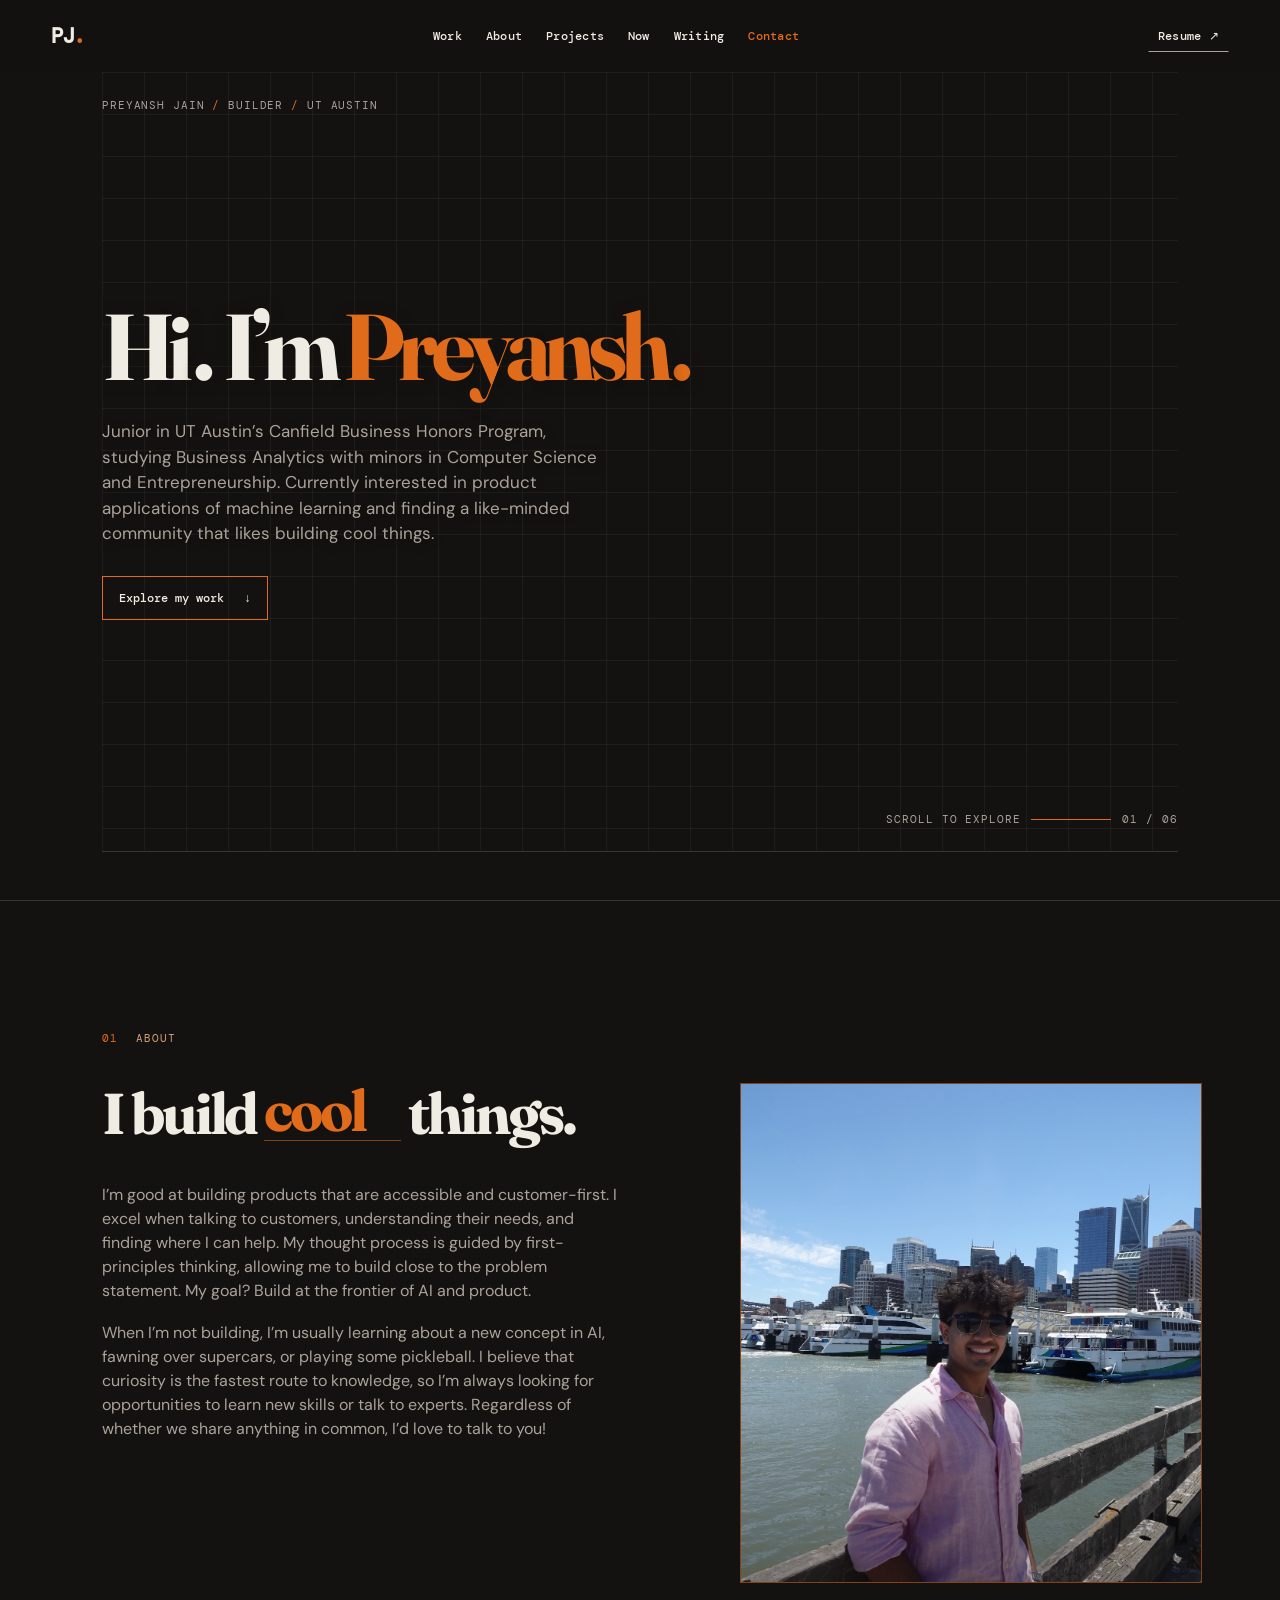
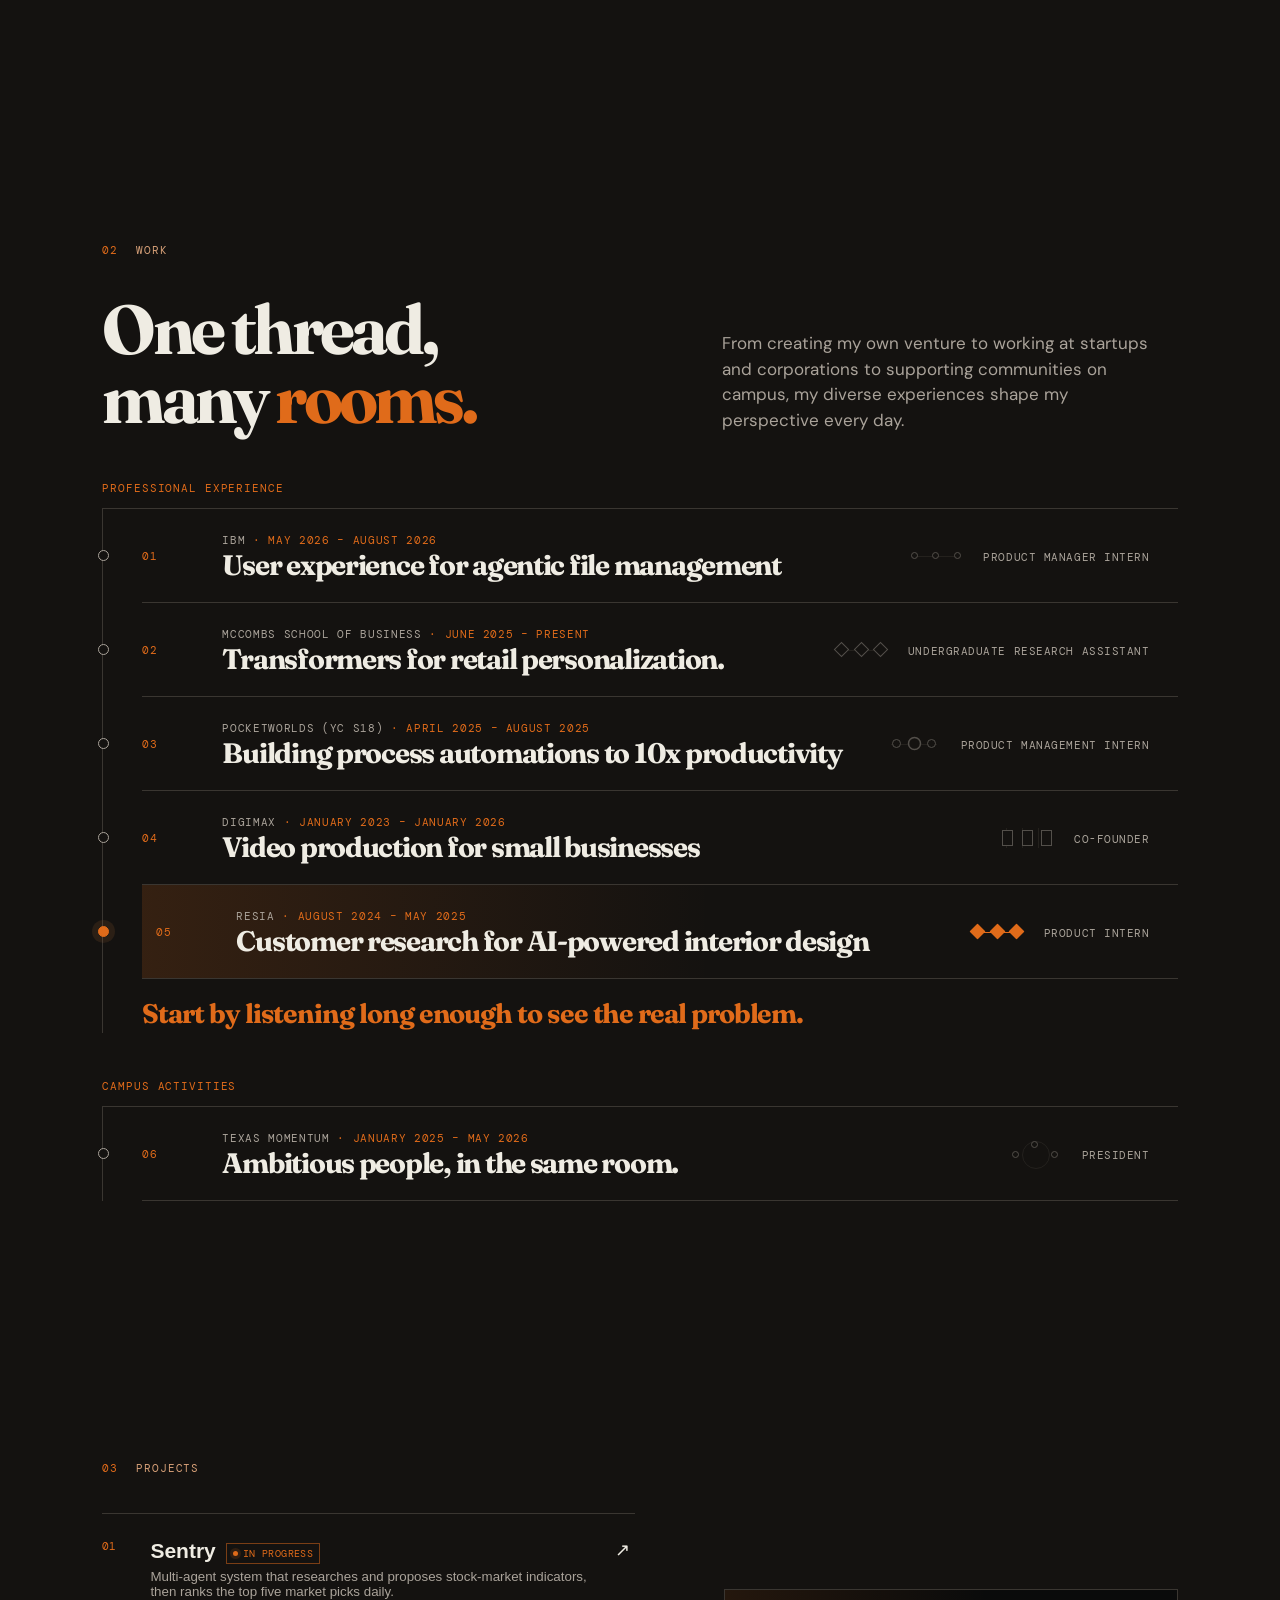
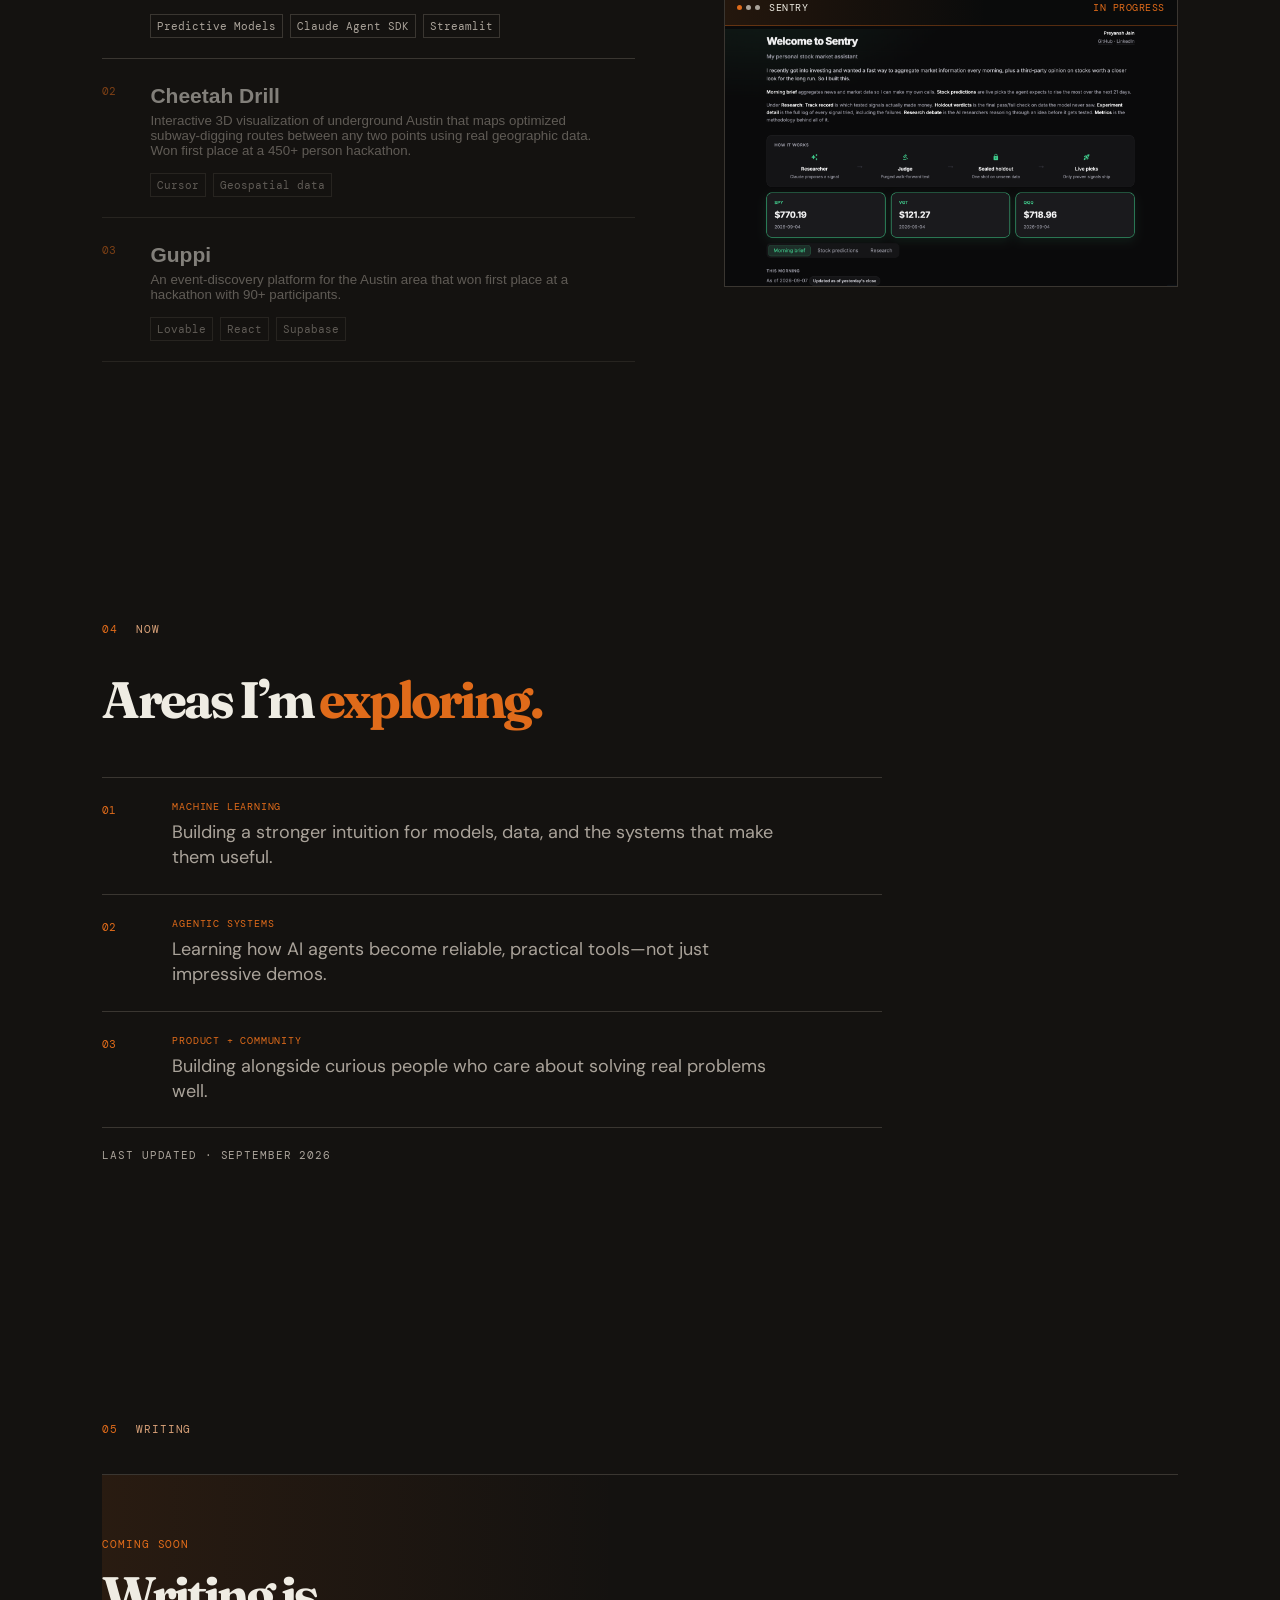
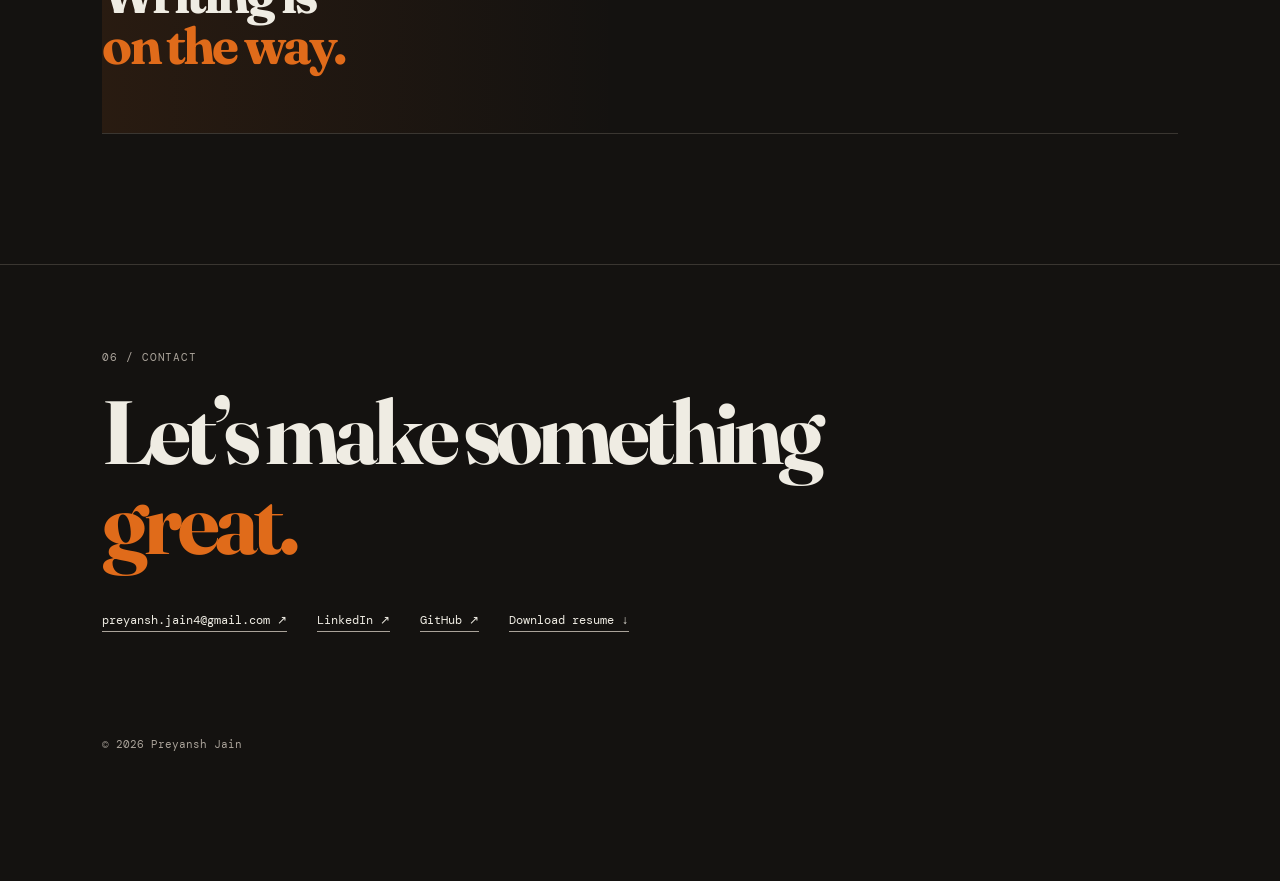
==== commit 4c2d0895: "Play the hero entrance from first paint so a reload still shows it. The load-in is a staggered CSS r" ====
--- a/index.html
+++ b/index.html
@@ -24,9 +24,9 @@
     <main id="top">
       <section class="hero" aria-label="Introduction">
         <div class="signal-field" id="signal-field">
-          <p class="hero-kicker reveal">Preyansh Jain <span>/</span> Builder <span>/</span> UT Austin</p>
-          <div class="hero-main"><h1 class="reveal">Hi<span class="hero-period">.</span> I’m <em>Preyansh</em><span class="hero-period accent-period">.</span></h1><p class="reveal">Junior in UT Austin’s Canfield Business Honors Program, studying Business Analytics with minors in Computer Science and Entrepreneurship. Currently interested in product applications of machine learning and finding a like-minded community that likes building cool things.</p><a class="button hero-cta reveal" href="#work">Explore my work <span>↓</span></a></div>
-          <div class="signal-readout reveal"><span>Scroll to explore</span><i></i><span>01 / 06</span></div>
+          <p class="hero-kicker reveal" style="--reveal-delay: 120ms">Preyansh Jain <span>/</span> Builder <span>/</span> UT Austin</p>
+          <div class="hero-main"><h1 class="reveal" style="--reveal-delay: 220ms">Hi<span class="hero-period">.</span> I’m <em>Preyansh</em><span class="hero-period accent-period">.</span></h1><p class="reveal" style="--reveal-delay: 320ms">Junior in UT Austin’s Canfield Business Honors Program, studying Business Analytics with minors in Computer Science and Entrepreneurship. Currently interested in product applications of machine learning and finding a like-minded community that likes building cool things.</p><a class="button hero-cta reveal" href="#work" style="--reveal-delay: 420ms">Explore my work <span>↓</span></a></div>
+          <div class="signal-readout reveal" style="--reveal-delay: 520ms"><span>Scroll to explore</span><i></i><span>01 / 06</span></div>
         </div>
       </section>
 
--- a/styles.css
+++ b/styles.css
@@ -101,6 +101,17 @@
 }
 .about-portrait.reveal,
 .about-portrait.reveal.visible{transform:translateX(24px)}
+/* Hero entrance runs from first paint, so a reload still shows the rise. */
+.hero .reveal{
+  translate:0 48px;
+  transition:none;
+  animation:heroEnter .9s cubic-bezier(.16,1,.3,1) both;
+  animation-delay:var(--reveal-delay,0ms);
+}
+@keyframes heroEnter{
+  from{opacity:0;translate:0 48px;scale:.98}
+  to{opacity:1;translate:0 0;scale:1}
+}
 .project.reveal{transition:opacity .8s cubic-bezier(.16,1,.3,1),translate .8s cubic-bezier(.16,1,.3,1),scale .8s cubic-bezier(.16,1,.3,1)}
 .project.reveal:not(.visible){opacity:0}
 .project.reveal.visible{opacity:.5}
@@ -131,6 +142,7 @@
   .project.reveal.active,
   .project.reveal:hover,
   .project.reveal:focus-within{opacity:1}
+  .hero .reveal{animation:none;opacity:1;translate:none}
   .about-portrait.reveal,
   .about-portrait.reveal.visible{transform:translateX(24px)}
 }
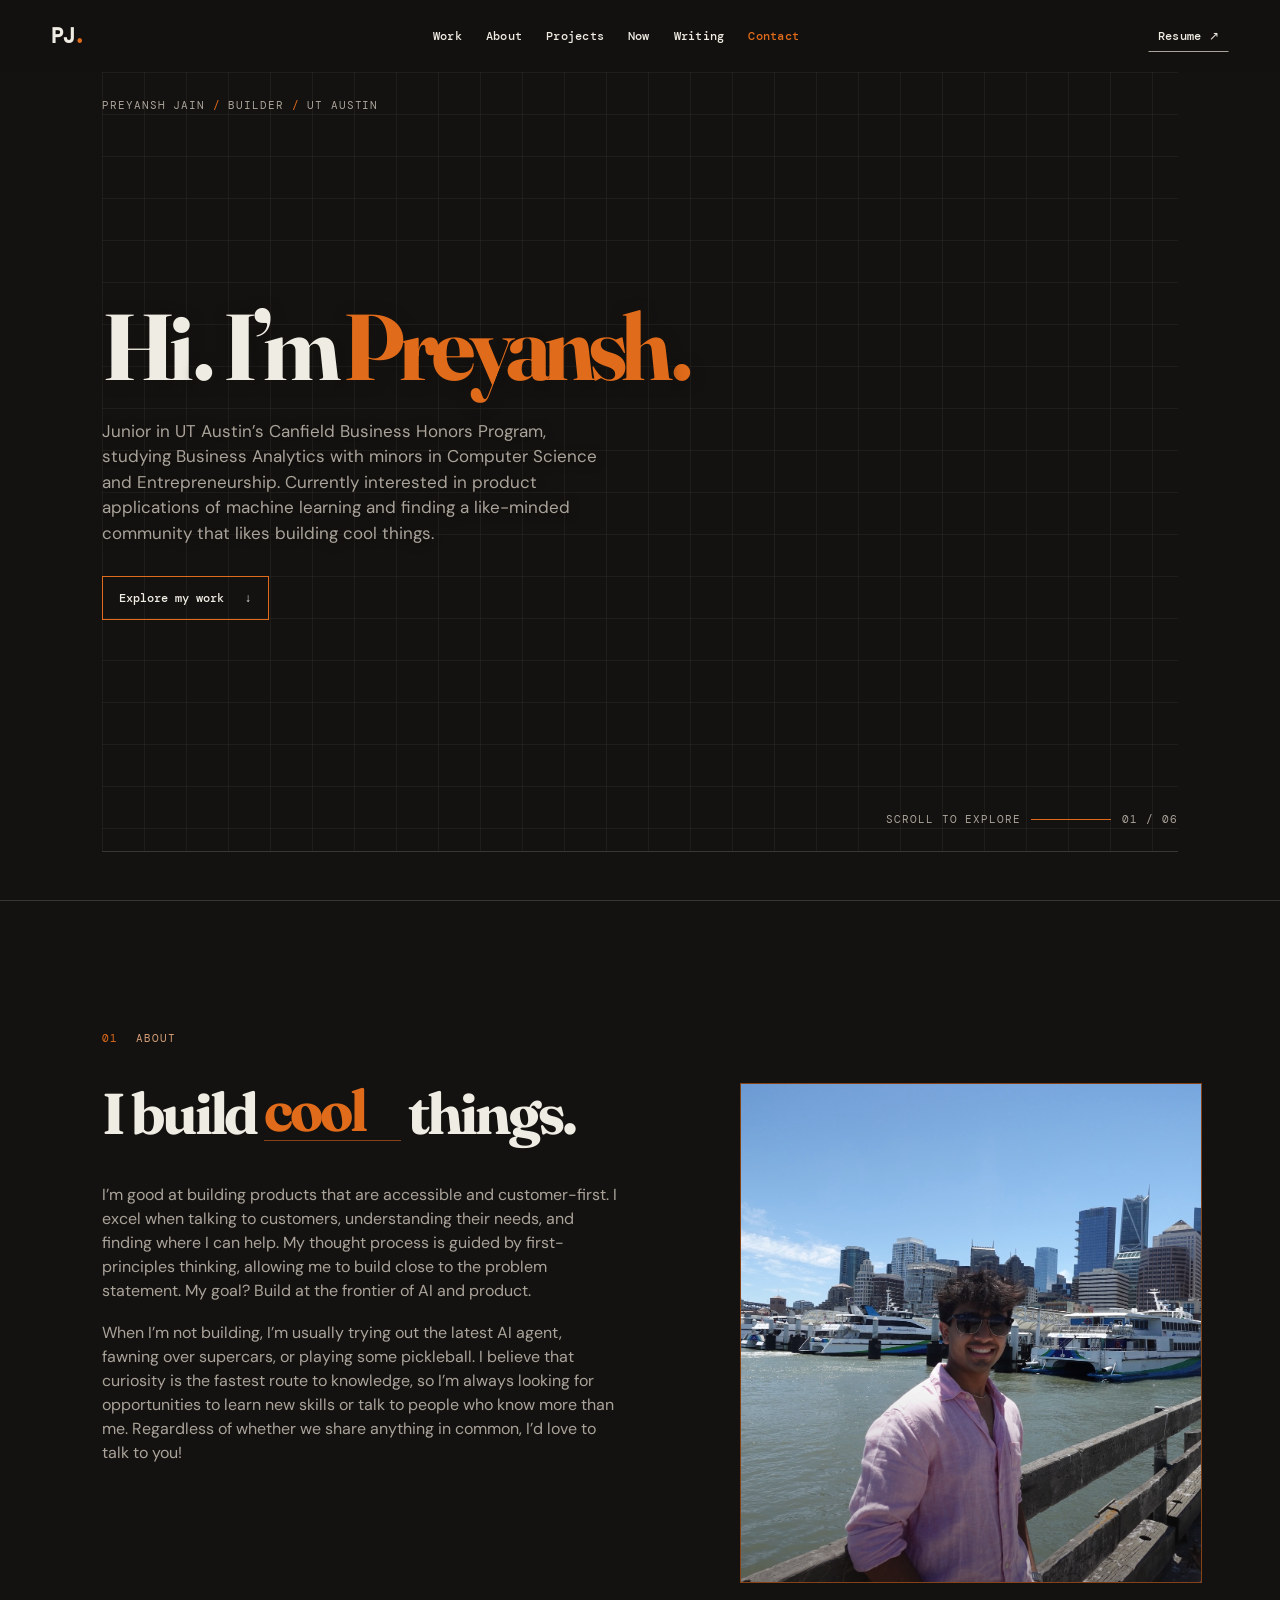
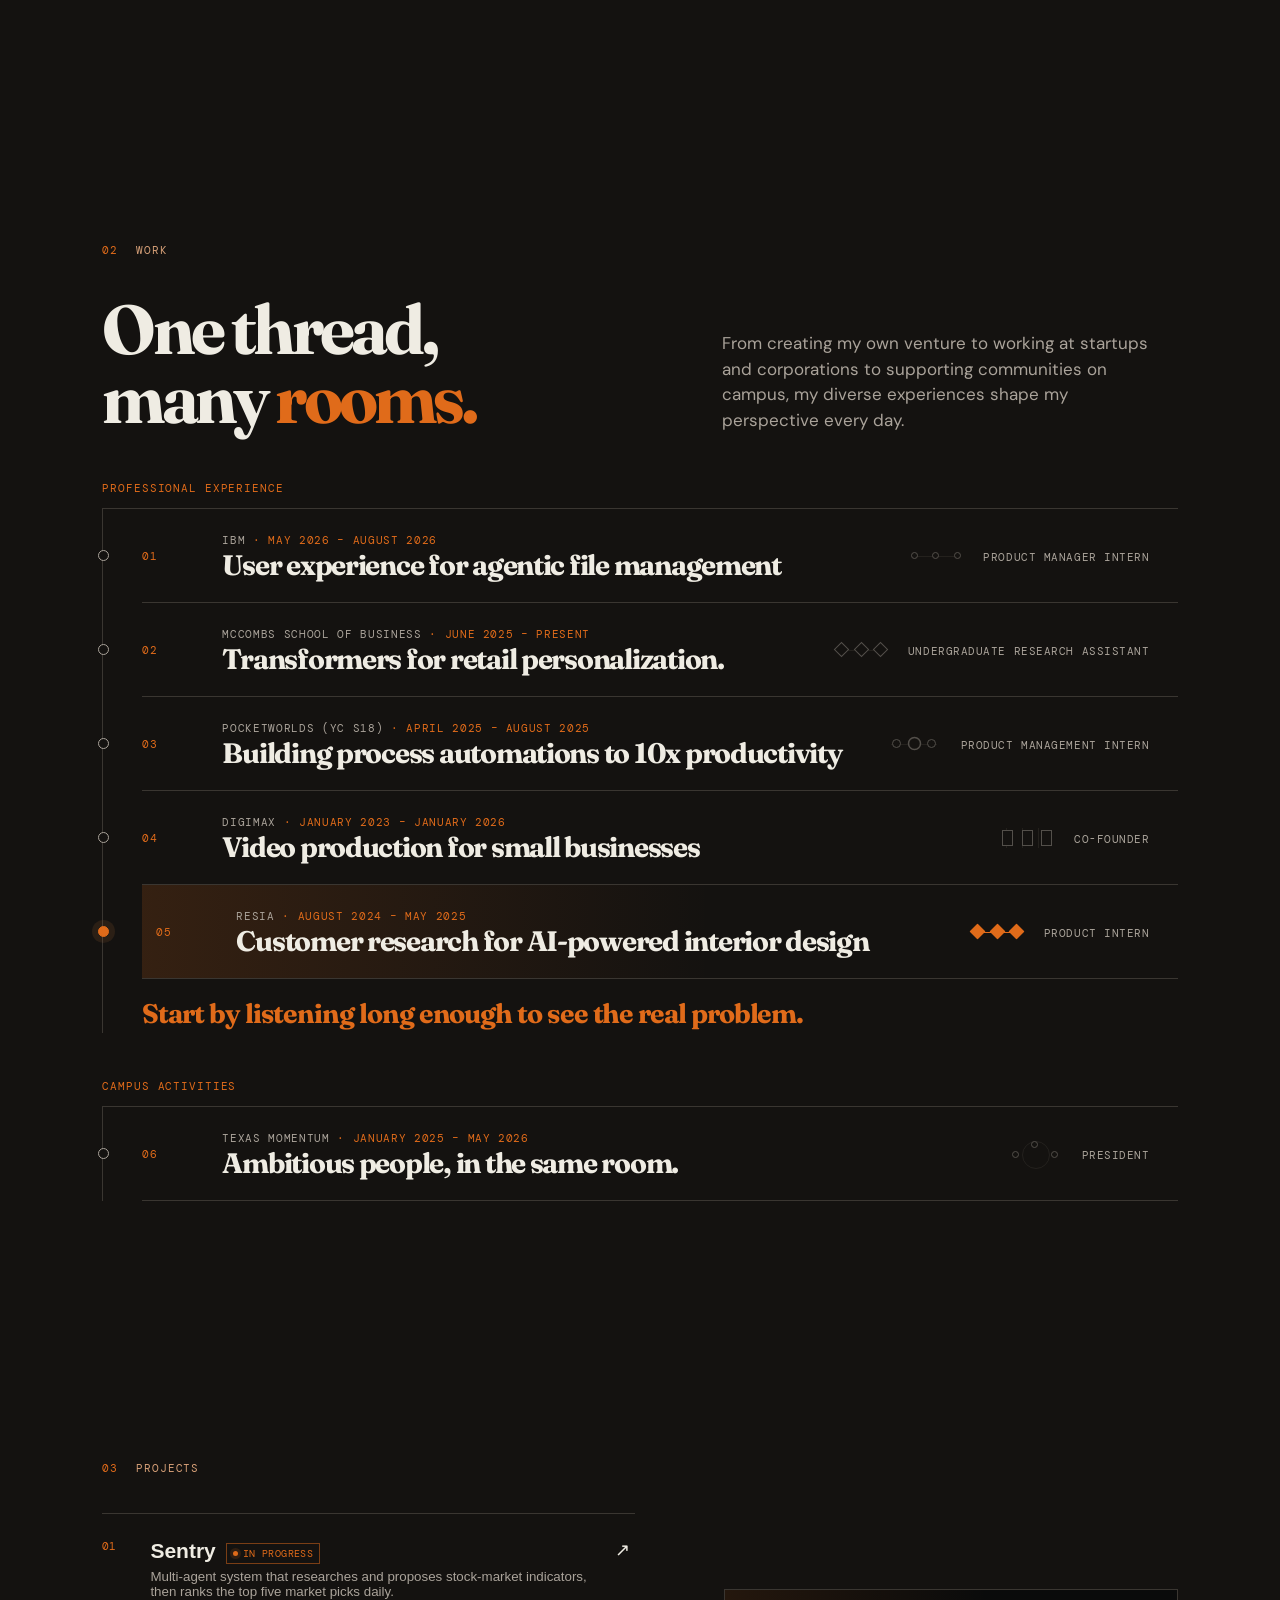
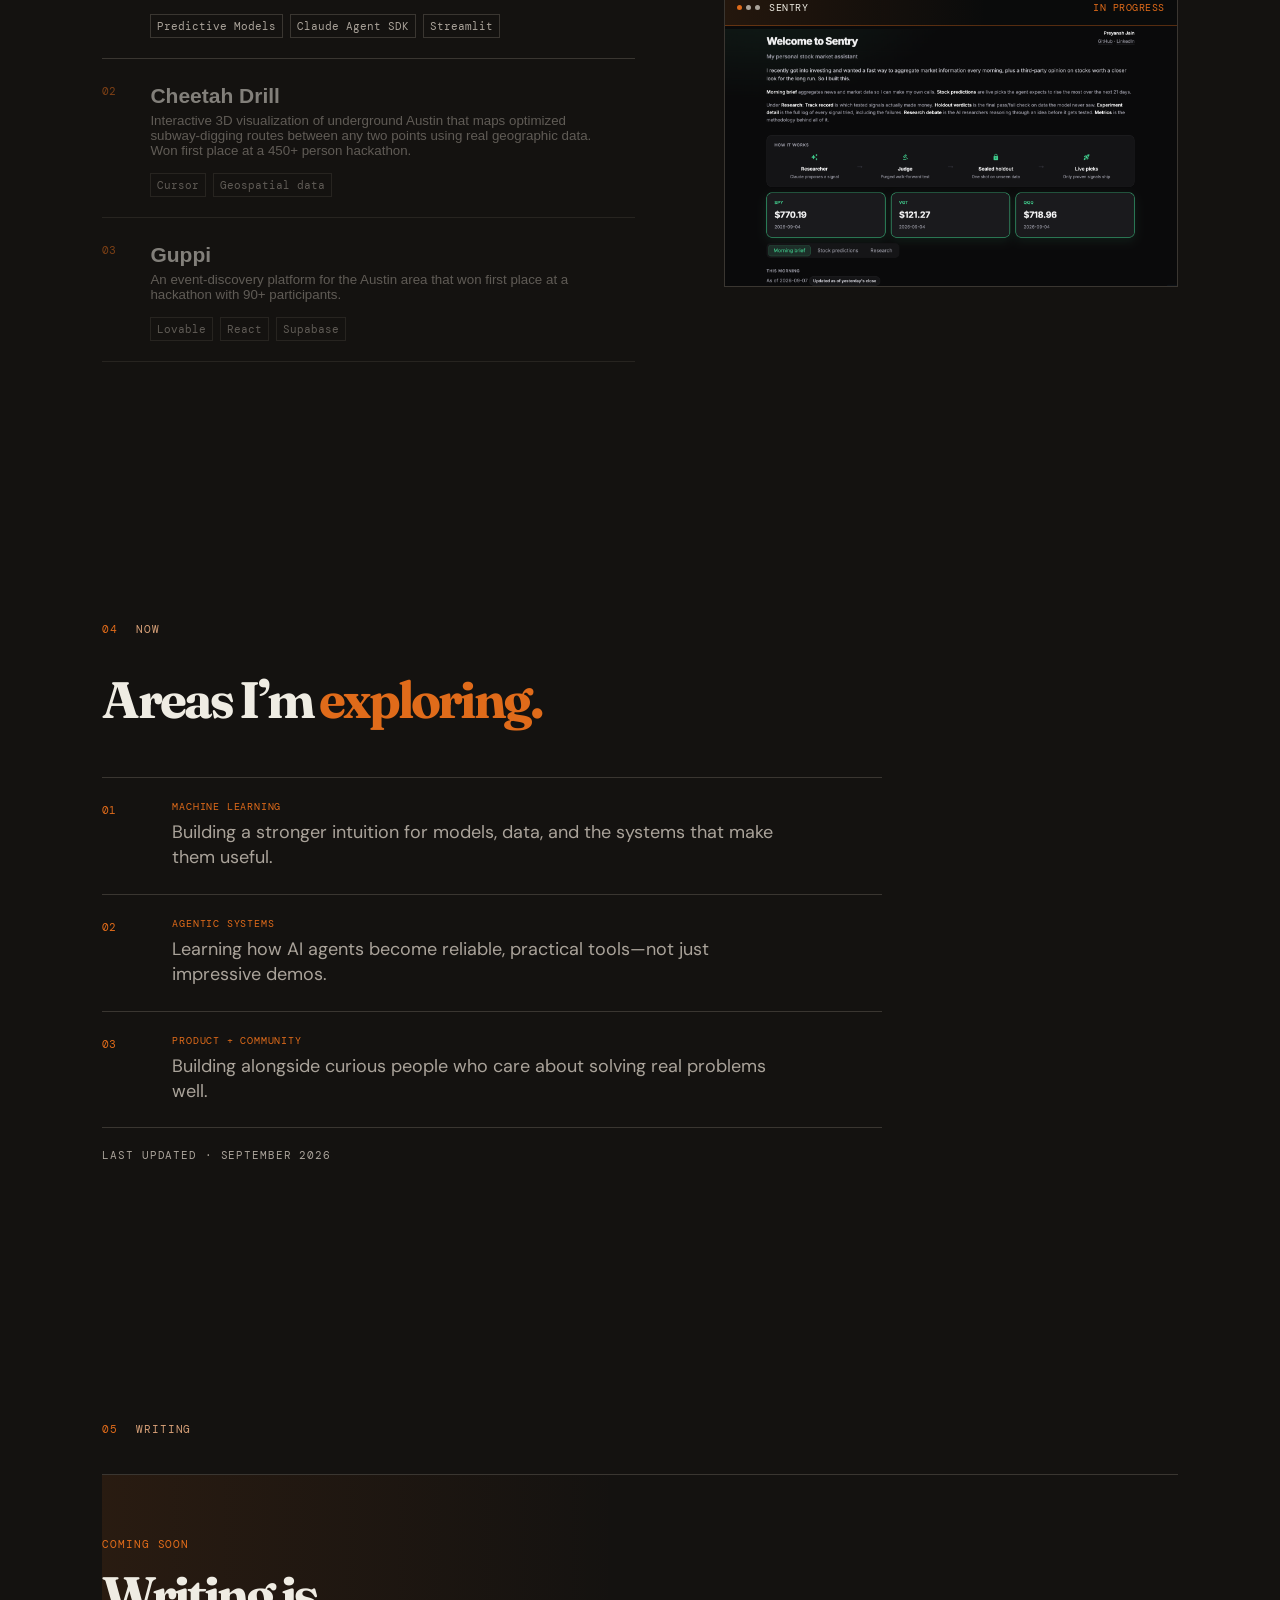
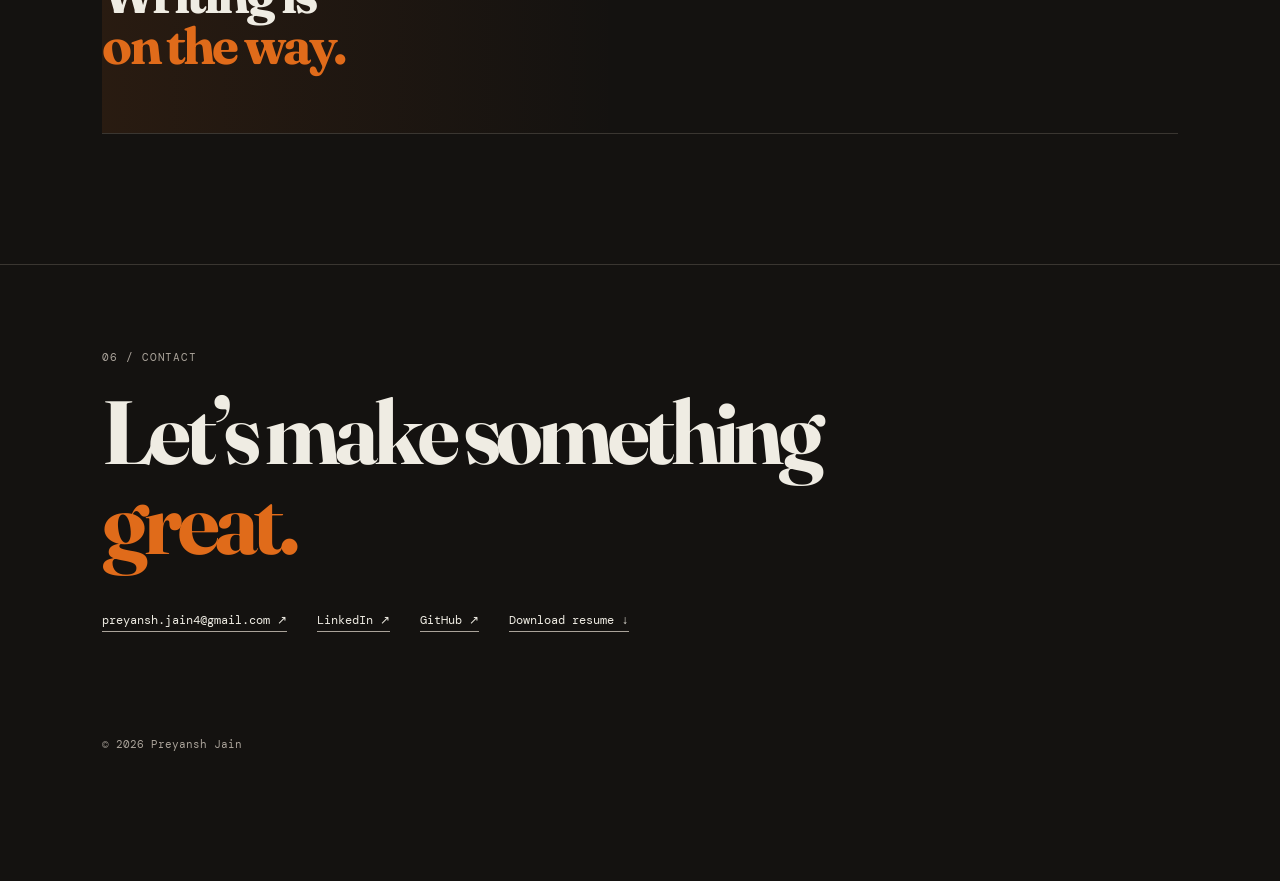
==== commit 4df9638f: "Update About copy about AI agents and learning from others. Co-authored-by: pjain646 <pjain646@users" ====
--- a/index.html
+++ b/index.html
@@ -33,7 +33,7 @@
       <section class="section about" id="about">
         <div class="section-label reveal"><span>01</span> About</div>
         <div class="about-content reveal-stagger">
-          <div class="about-copy reveal"><h2 class="about-slogan">I build <span class="slogan-word" id="slogan-word" tabindex="0" role="button" aria-label="Change the word in the slogan"><span class="slogan-track"><span>cool</span><span>innovative</span><span>ambitious</span><span>intuitive</span><span>useful</span><span>scalable</span><span aria-hidden="true">cool</span></span></span> things.</h2><div class="prose"><p>I’m good at building products that are accessible and customer-first. I excel when talking to customers, understanding their needs, and finding where I can help. My thought process is guided by first-principles thinking, allowing me to build close to the problem statement. My goal? Build at the frontier of AI and product.</p><p>When I’m not building, I’m usually learning about a new concept in AI, fawning over supercars, or playing some pickleball. I believe that curiosity is the fastest route to knowledge, so I’m always looking for opportunities to learn new skills or talk to experts. Regardless of whether we share anything in common, I’d love to talk to you!</p></div></div><figure class="about-portrait reveal"><img src="assets/preyansh-san-francisco.jpg" alt="Preyansh Jain overlooking San Francisco’s waterfront" /></figure>
+          <div class="about-copy reveal"><h2 class="about-slogan">I build <span class="slogan-word" id="slogan-word" tabindex="0" role="button" aria-label="Change the word in the slogan"><span class="slogan-track"><span>cool</span><span>innovative</span><span>ambitious</span><span>intuitive</span><span>useful</span><span>scalable</span><span aria-hidden="true">cool</span></span></span> things.</h2><div class="prose"><p>I’m good at building products that are accessible and customer-first. I excel when talking to customers, understanding their needs, and finding where I can help. My thought process is guided by first-principles thinking, allowing me to build close to the problem statement. My goal? Build at the frontier of AI and product.</p><p>When I’m not building, I’m usually trying out the latest AI agent, fawning over supercars, or playing some pickleball. I believe that curiosity is the fastest route to knowledge, so I’m always looking for opportunities to learn new skills or talk to people who know more than me. Regardless of whether we share anything in common, I’d love to talk to you!</p></div></div><figure class="about-portrait reveal"><img src="assets/preyansh-san-francisco.jpg" alt="Preyansh Jain overlooking San Francisco’s waterfront" /></figure>
         </div>
       </section>
 
--- a/styles.css
+++ b/styles.css
@@ -101,16 +101,24 @@
 }
 .about-portrait.reveal,
 .about-portrait.reveal.visible{transform:translateX(24px)}
-/* Hero entrance runs from first paint, so a reload still shows the rise. */
+/* Fade in while still 48px down, then rise. A transition ease-out spends
+   the travel before the type is bright enough to see it move. */
+@keyframes heroRise{
+  0%{opacity:0;translate:0 48px}
+  20%{opacity:1;translate:0 48px}
+  100%{opacity:1;translate:0 0}
+}
 .hero .reveal{
+  opacity:0;
   translate:0 48px;
+  scale:1;
+  animation:none;
   transition:none;
-  animation:heroEnter .9s cubic-bezier(.16,1,.3,1) both;
+}
+.hero .reveal.visible{
+  translate:0 48px;
+  animation:heroRise 1.15s linear both;
   animation-delay:var(--reveal-delay,0ms);
-}
-@keyframes heroEnter{
-  from{opacity:0;translate:0 48px;scale:.98}
-  to{opacity:1;translate:0 0;scale:1}
 }
 .project.reveal{transition:opacity .8s cubic-bezier(.16,1,.3,1),translate .8s cubic-bezier(.16,1,.3,1),scale .8s cubic-bezier(.16,1,.3,1)}
 .project.reveal:not(.visible){opacity:0}
@@ -142,7 +150,8 @@
   .project.reveal.active,
   .project.reveal:hover,
   .project.reveal:focus-within{opacity:1}
-  .hero .reveal{animation:none;opacity:1;translate:none}
+  .hero .reveal,
+  .hero .reveal.visible{animation:none;transition:none;opacity:1;translate:none}
   .about-portrait.reveal,
   .about-portrait.reveal.visible{transform:translateX(24px)}
 }
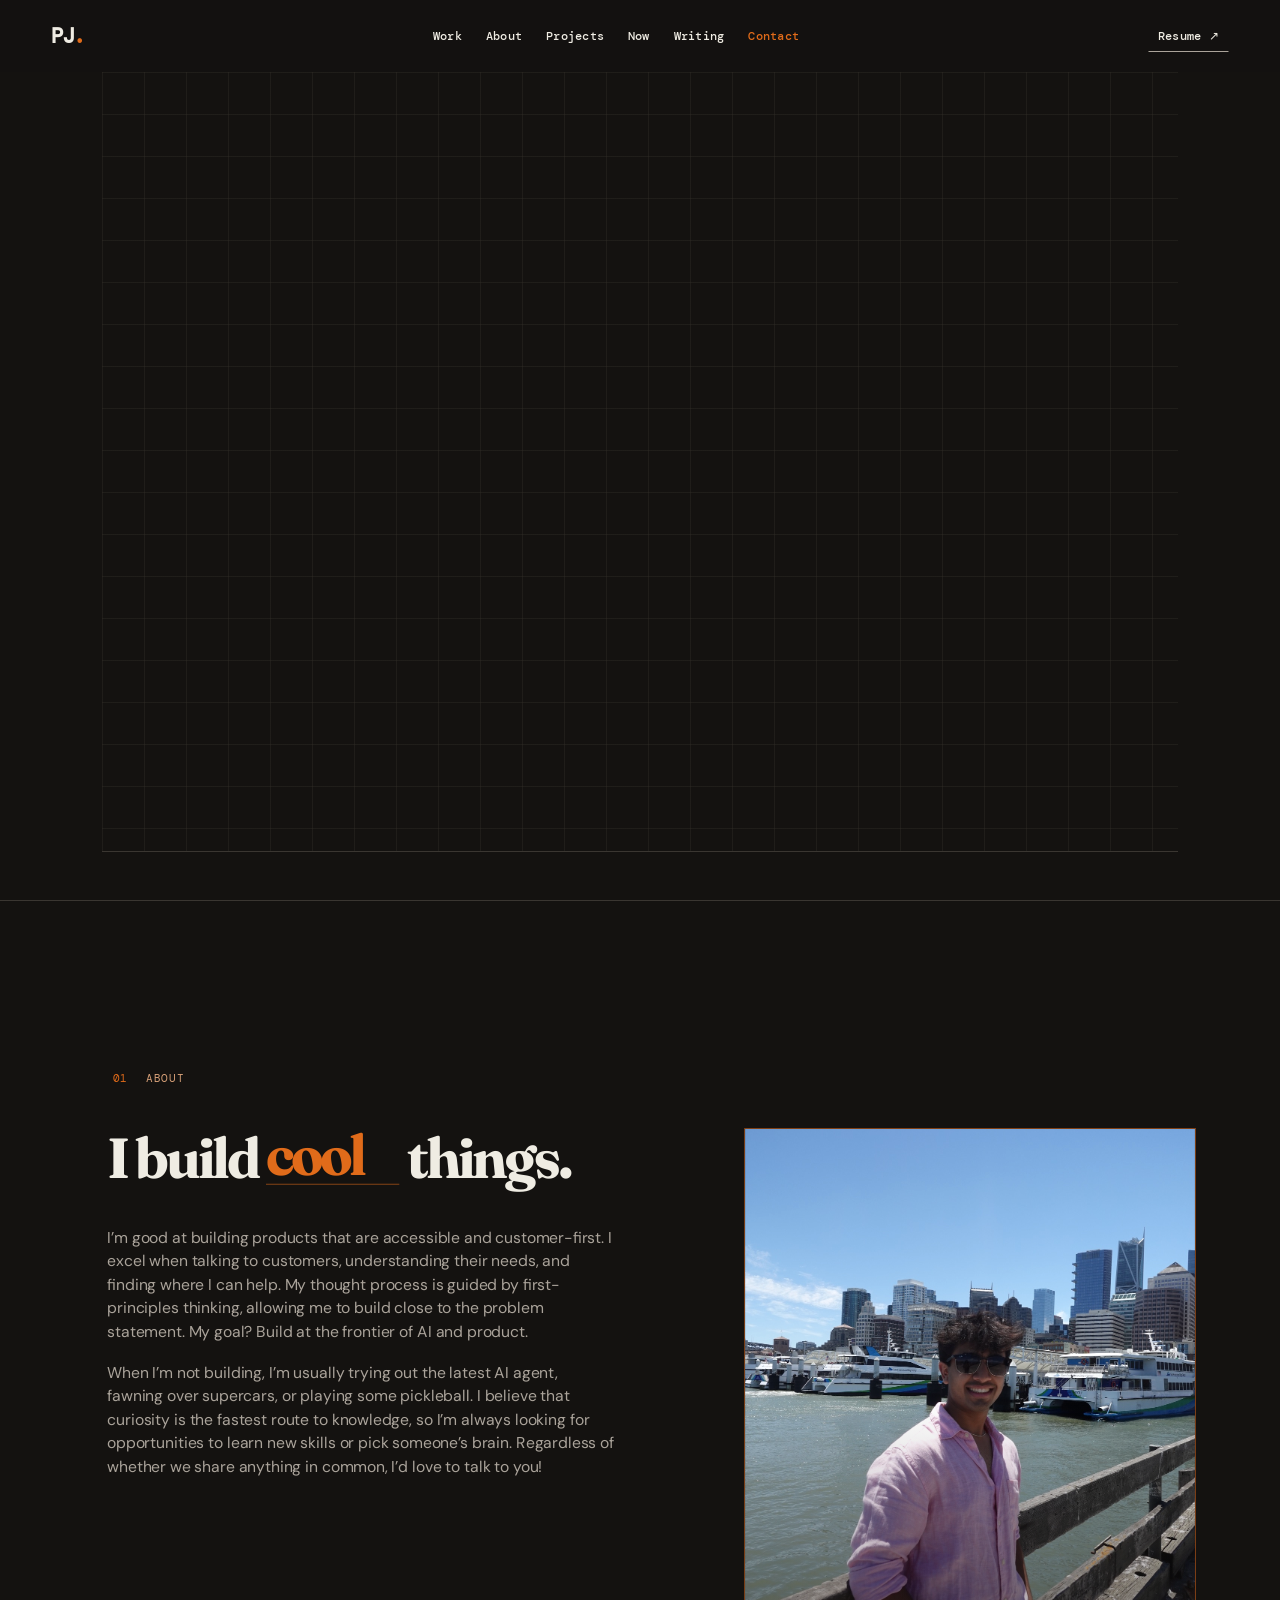
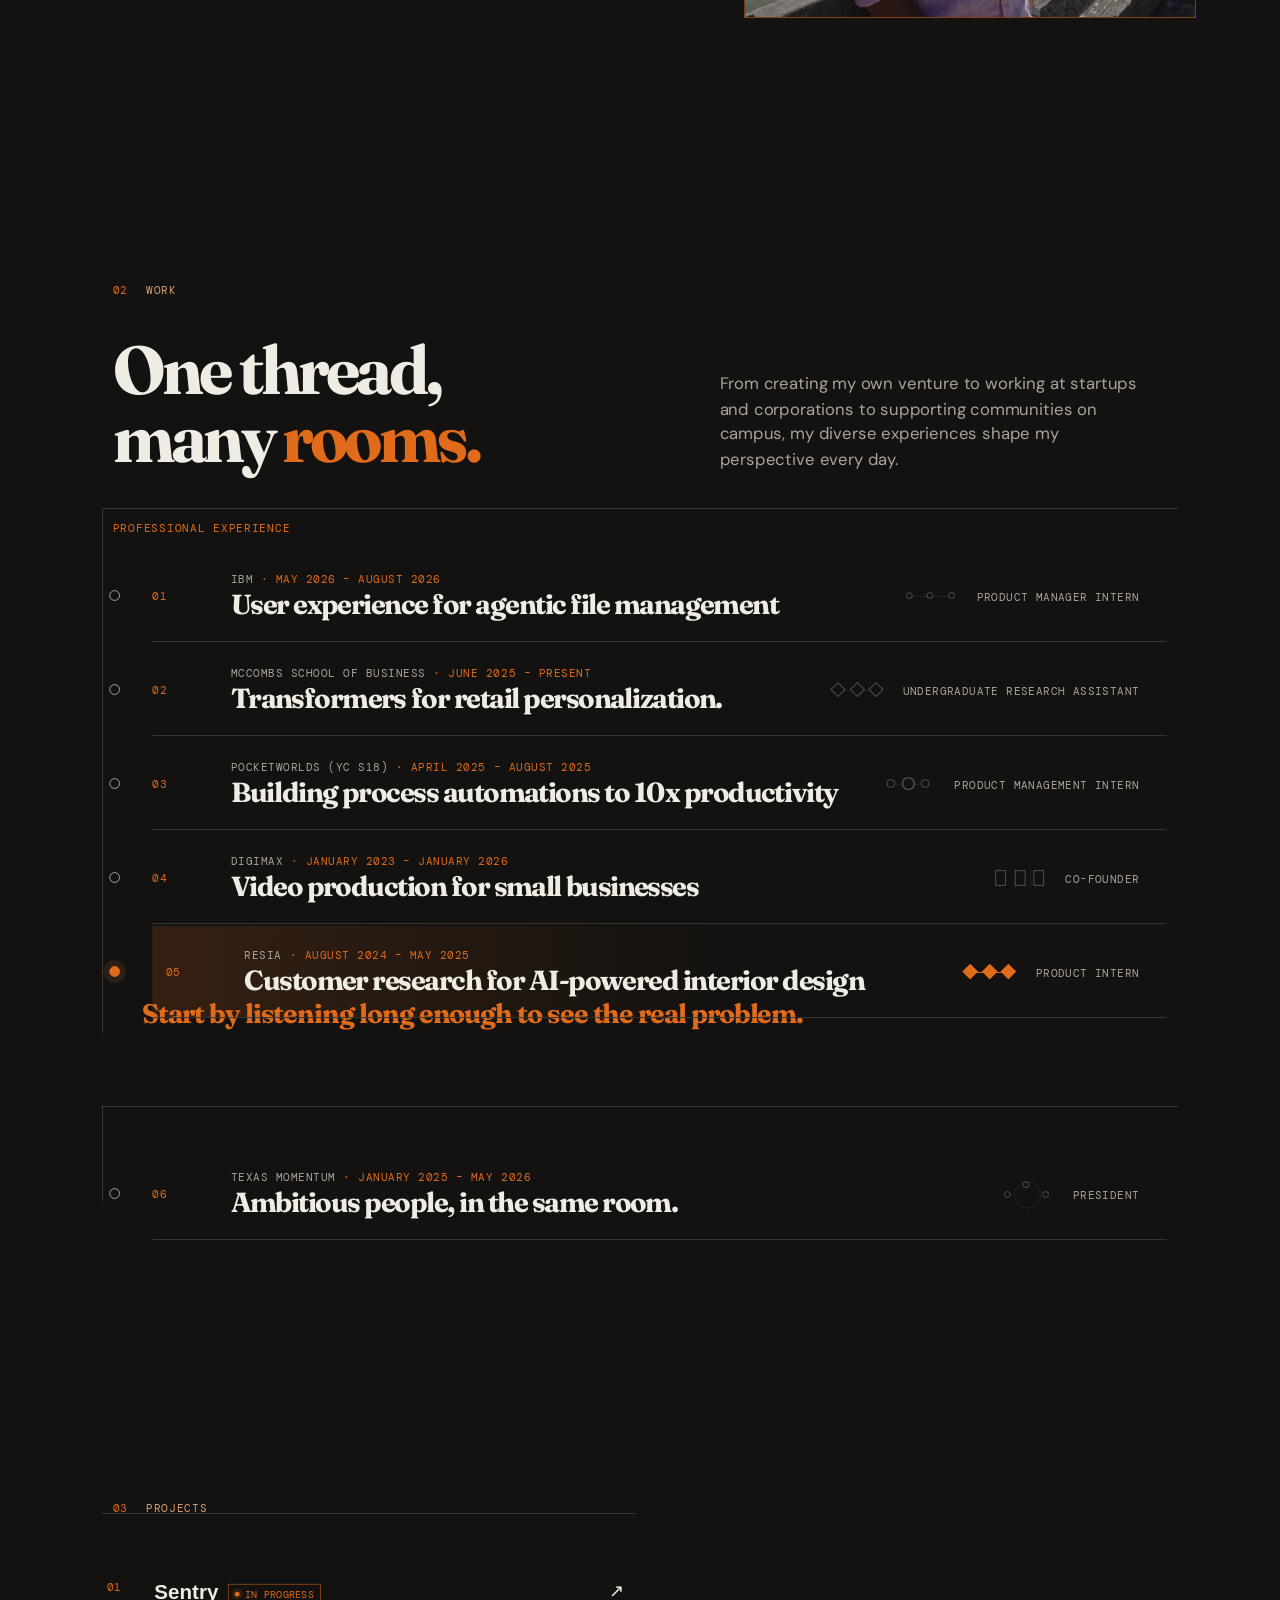
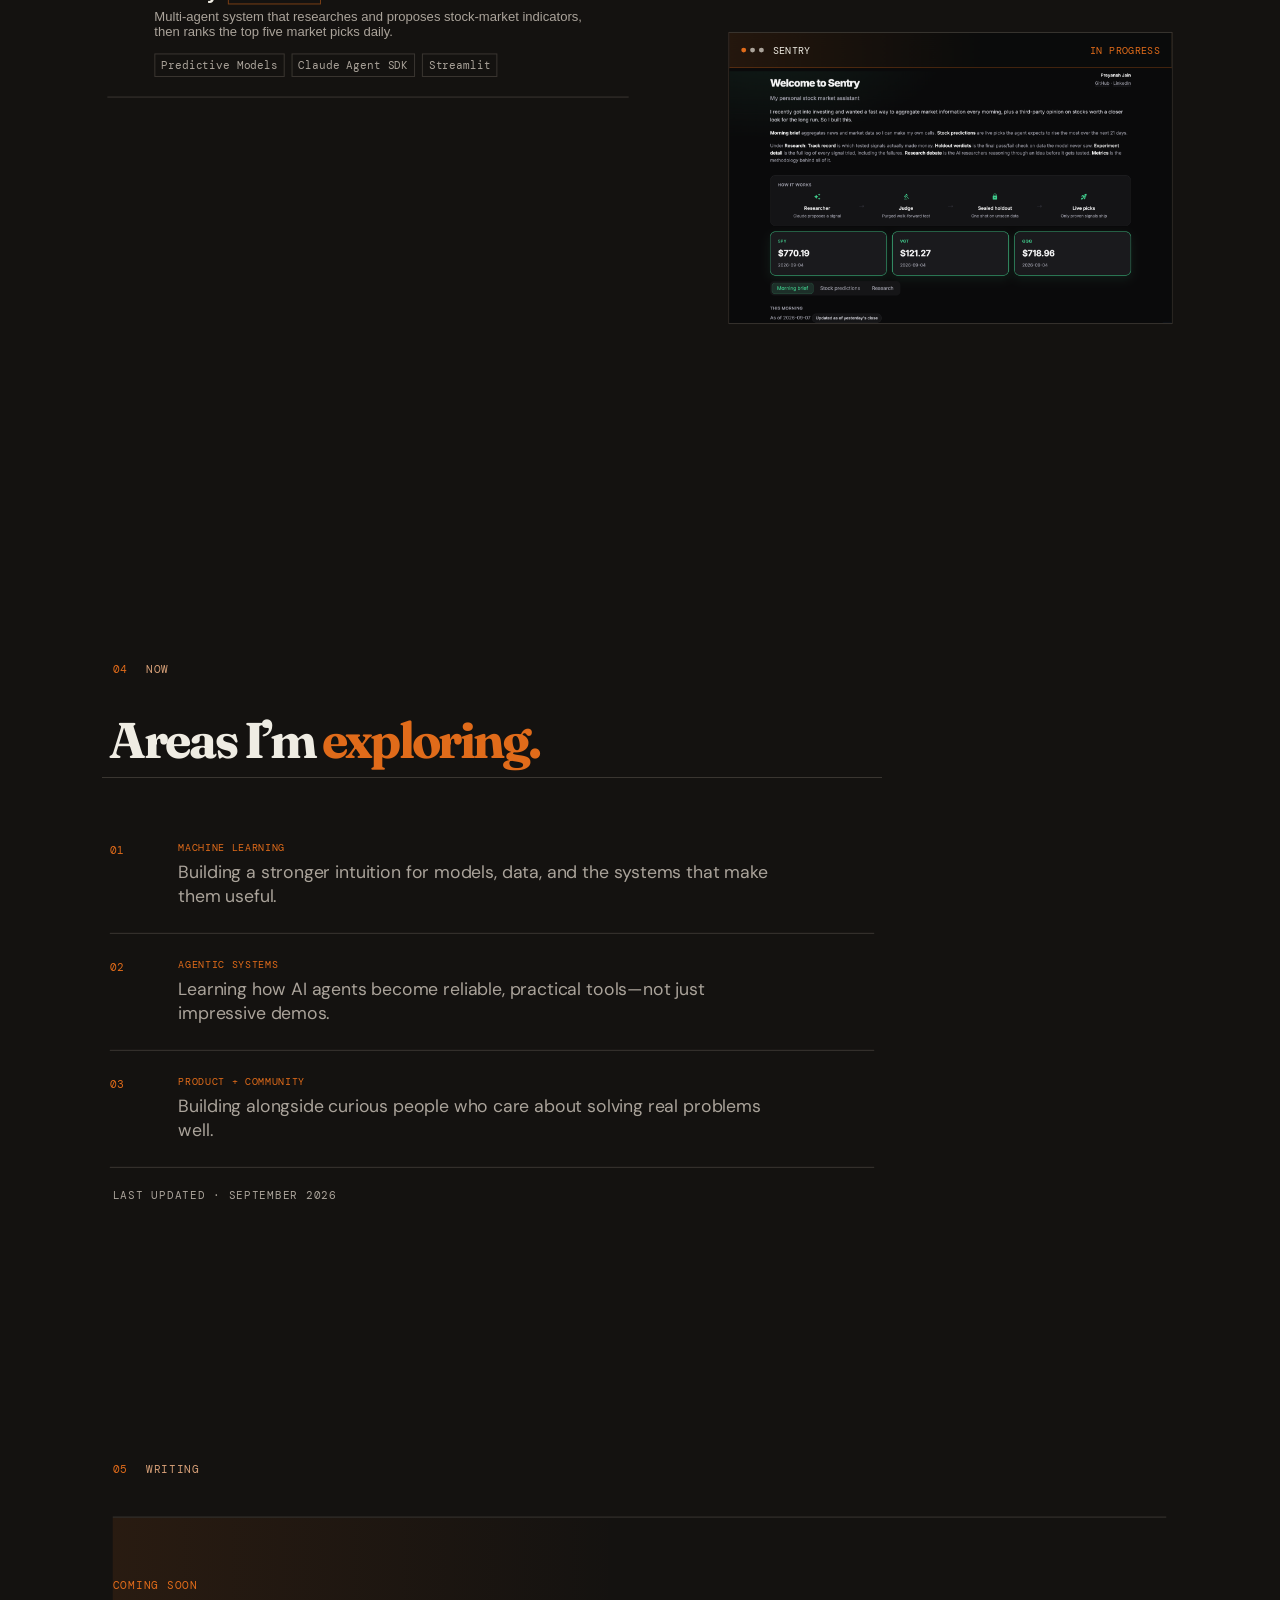
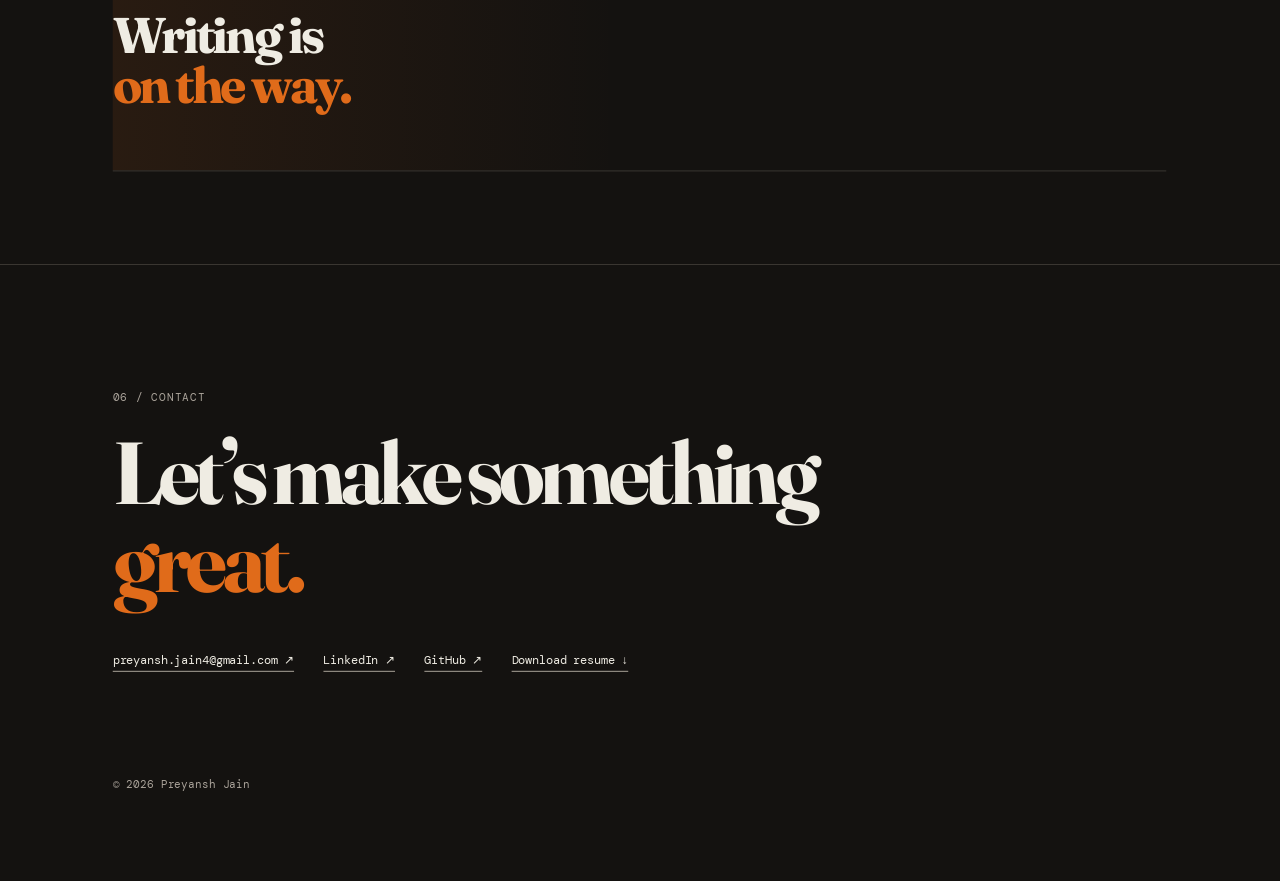
==== commit a50181d5: "Use "pick someone’s brain" in the About paragraph. Co-authored-by: pjain646 <pjain646@users.noreply." ====
--- a/index.html
+++ b/index.html
@@ -33,7 +33,7 @@
       <section class="section about" id="about">
         <div class="section-label reveal"><span>01</span> About</div>
         <div class="about-content reveal-stagger">
-          <div class="about-copy reveal"><h2 class="about-slogan">I build <span class="slogan-word" id="slogan-word" tabindex="0" role="button" aria-label="Change the word in the slogan"><span class="slogan-track"><span>cool</span><span>innovative</span><span>ambitious</span><span>intuitive</span><span>useful</span><span>scalable</span><span aria-hidden="true">cool</span></span></span> things.</h2><div class="prose"><p>I’m good at building products that are accessible and customer-first. I excel when talking to customers, understanding their needs, and finding where I can help. My thought process is guided by first-principles thinking, allowing me to build close to the problem statement. My goal? Build at the frontier of AI and product.</p><p>When I’m not building, I’m usually trying out the latest AI agent, fawning over supercars, or playing some pickleball. I believe that curiosity is the fastest route to knowledge, so I’m always looking for opportunities to learn new skills or talk to people who know more than me. Regardless of whether we share anything in common, I’d love to talk to you!</p></div></div><figure class="about-portrait reveal"><img src="assets/preyansh-san-francisco.jpg" alt="Preyansh Jain overlooking San Francisco’s waterfront" /></figure>
+          <div class="about-copy reveal"><h2 class="about-slogan">I build <span class="slogan-word" id="slogan-word" tabindex="0" role="button" aria-label="Change the word in the slogan"><span class="slogan-track"><span>cool</span><span>innovative</span><span>ambitious</span><span>intuitive</span><span>useful</span><span>scalable</span><span aria-hidden="true">cool</span></span></span> things.</h2><div class="prose"><p>I’m good at building products that are accessible and customer-first. I excel when talking to customers, understanding their needs, and finding where I can help. My thought process is guided by first-principles thinking, allowing me to build close to the problem statement. My goal? Build at the frontier of AI and product.</p><p>When I’m not building, I’m usually trying out the latest AI agent, fawning over supercars, or playing some pickleball. I believe that curiosity is the fastest route to knowledge, so I’m always looking for opportunities to learn new skills or pick someone’s brain. Regardless of whether we share anything in common, I’d love to talk to you!</p></div></div><figure class="about-portrait reveal"><img src="assets/preyansh-san-francisco.jpg" alt="Preyansh Jain overlooking San Francisco’s waterfront" /></figure>
         </div>
       </section>
 
--- a/styles.css
+++ b/styles.css
@@ -126,6 +126,10 @@
 .project.reveal.visible.active,
 .project.reveal.visible:hover,
 .project.reveal.visible:focus-within{opacity:1}
+/* Snap back once .visible is removed (element is off screen) so the next
+   entrance always starts at opacity 0 and the rise offset. */
+.reveal:not(.visible),
+.project.reveal:not(.visible){transition:none}
 @media (max-width:720px){
   .about-portrait.reveal,
   .about-portrait.reveal.visible{transform:none}
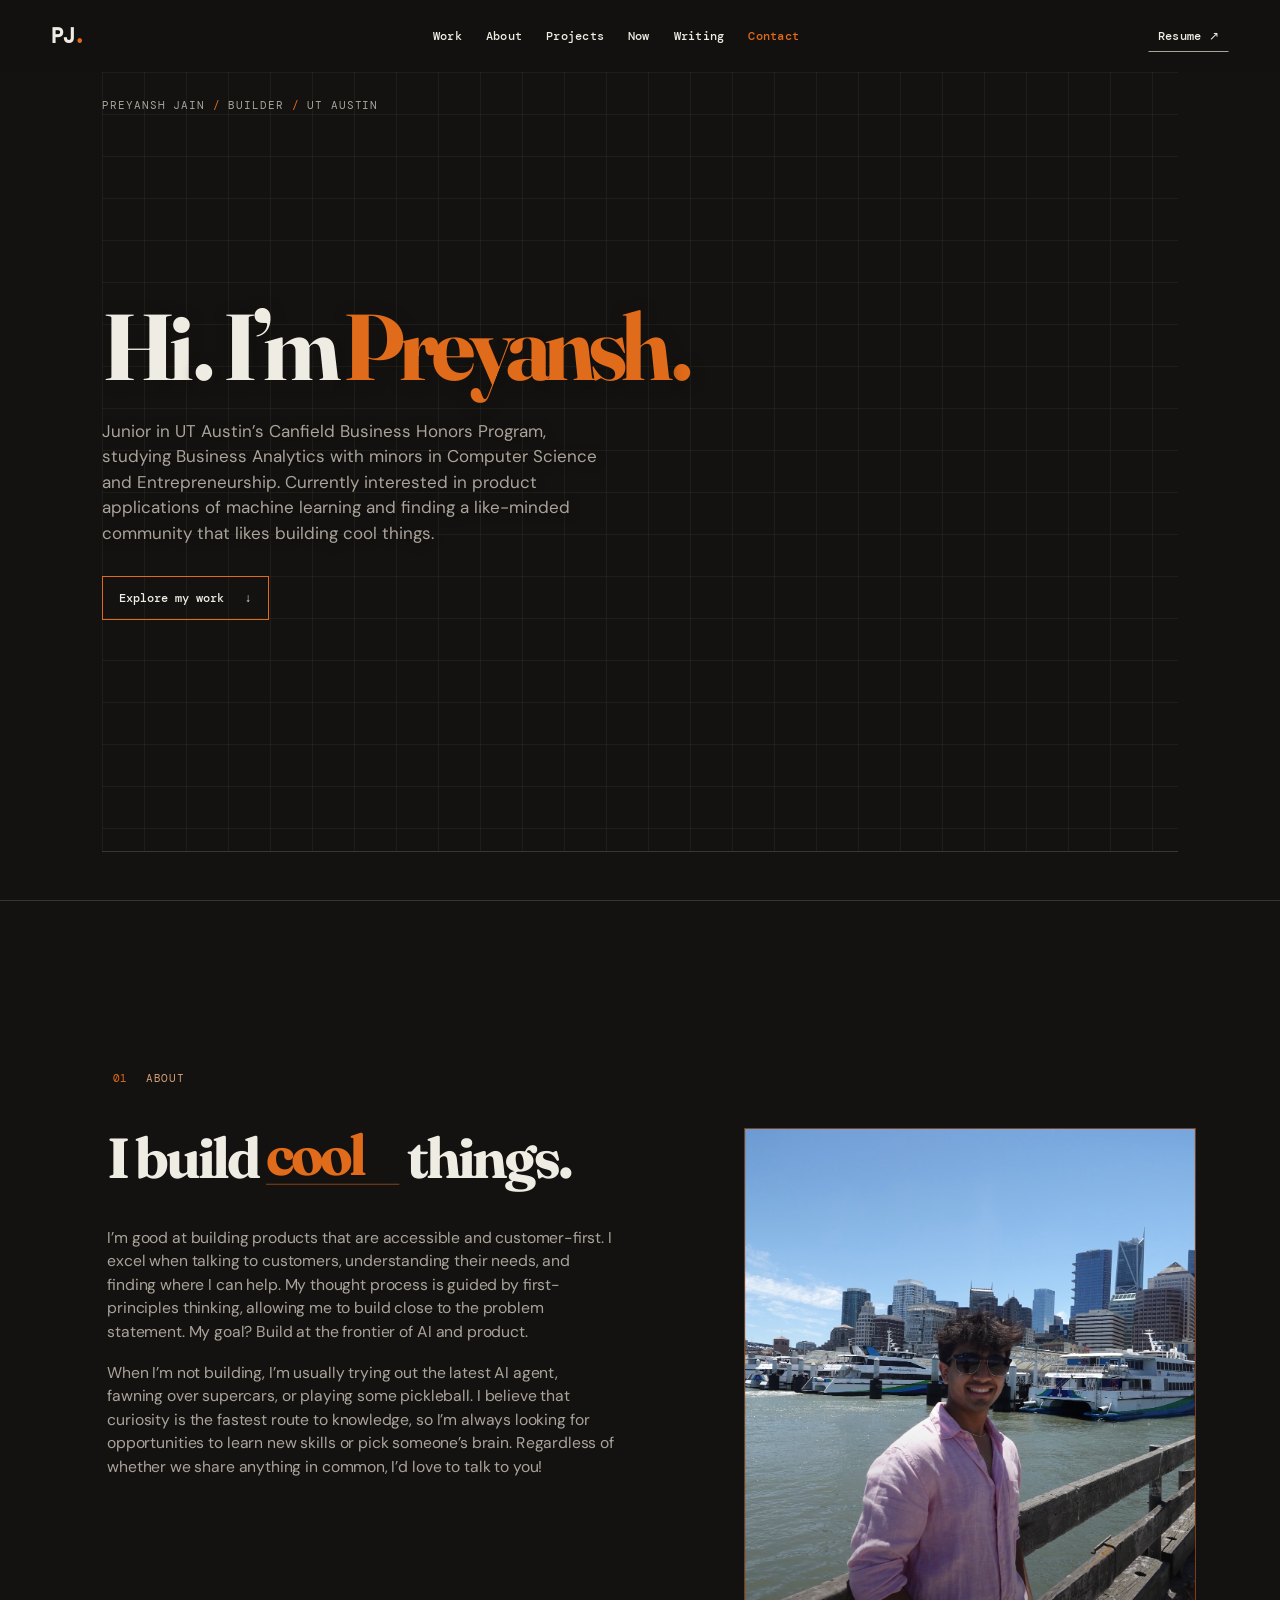
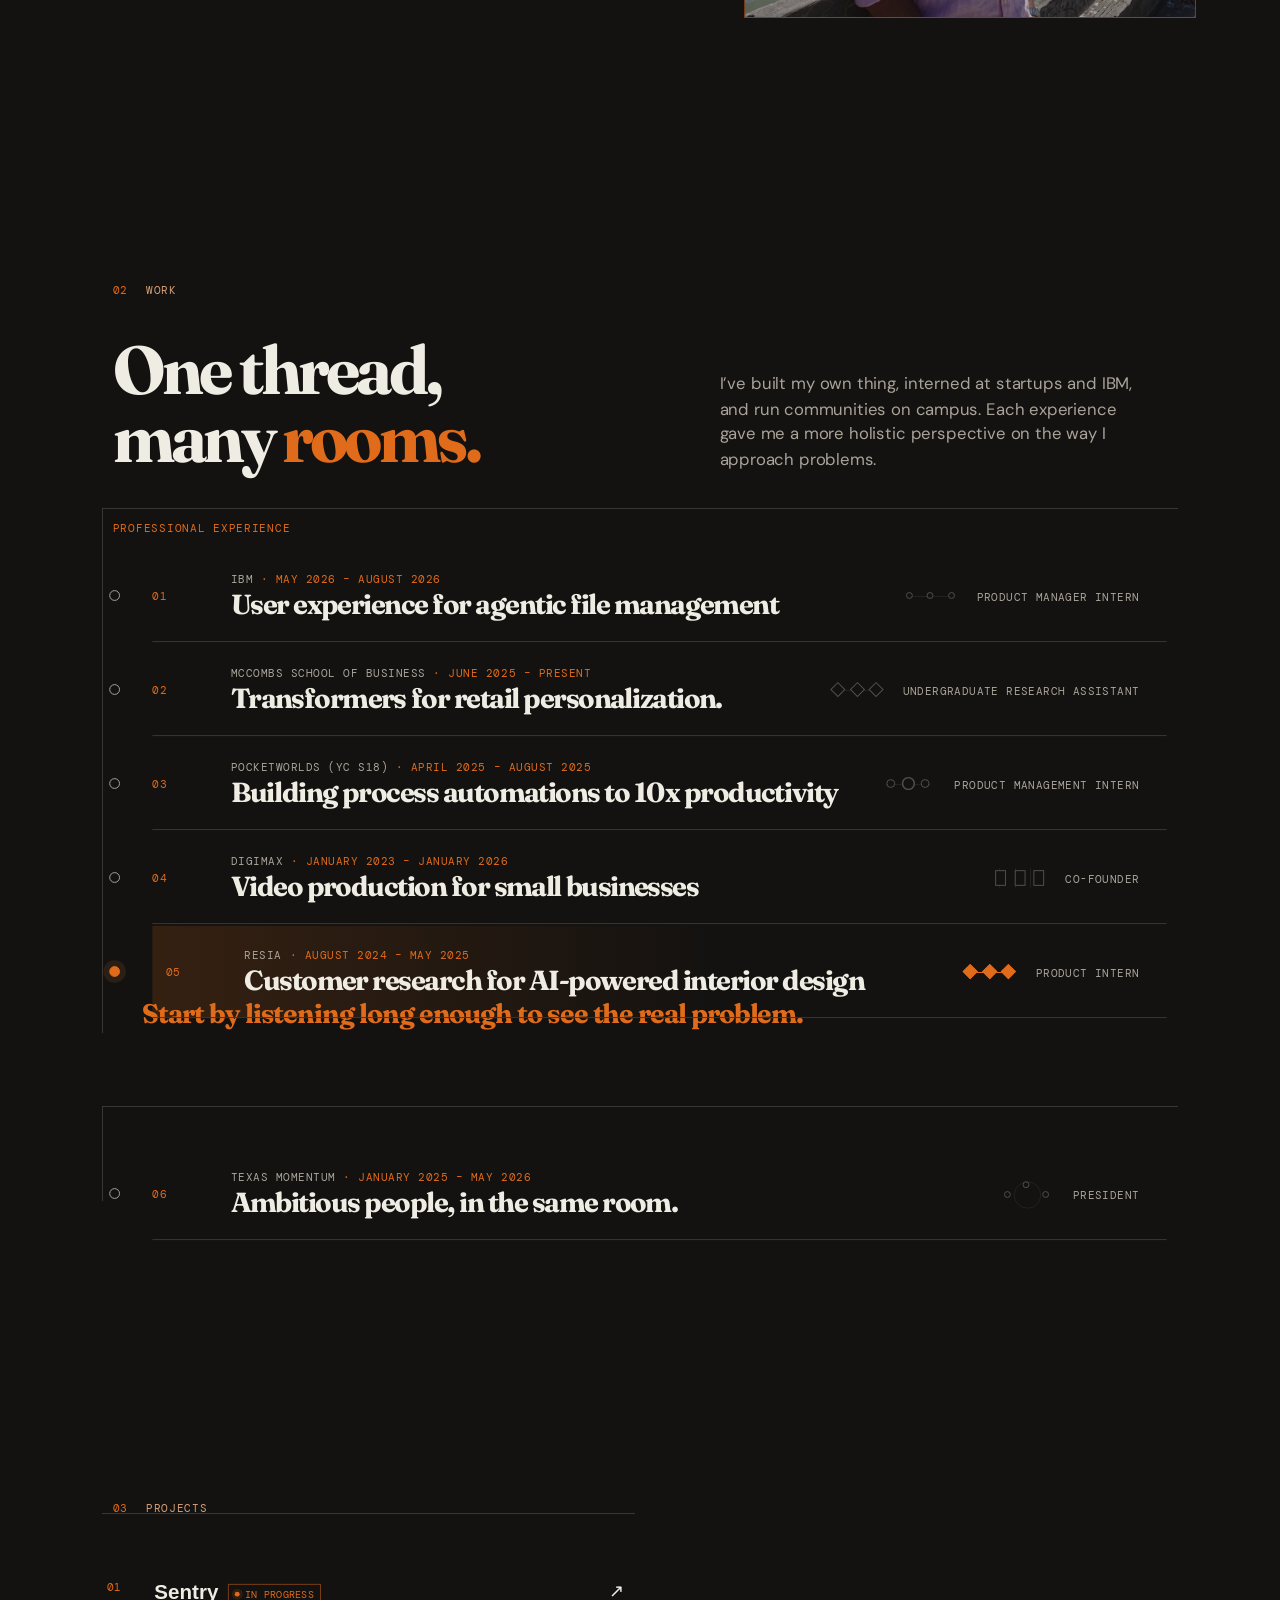
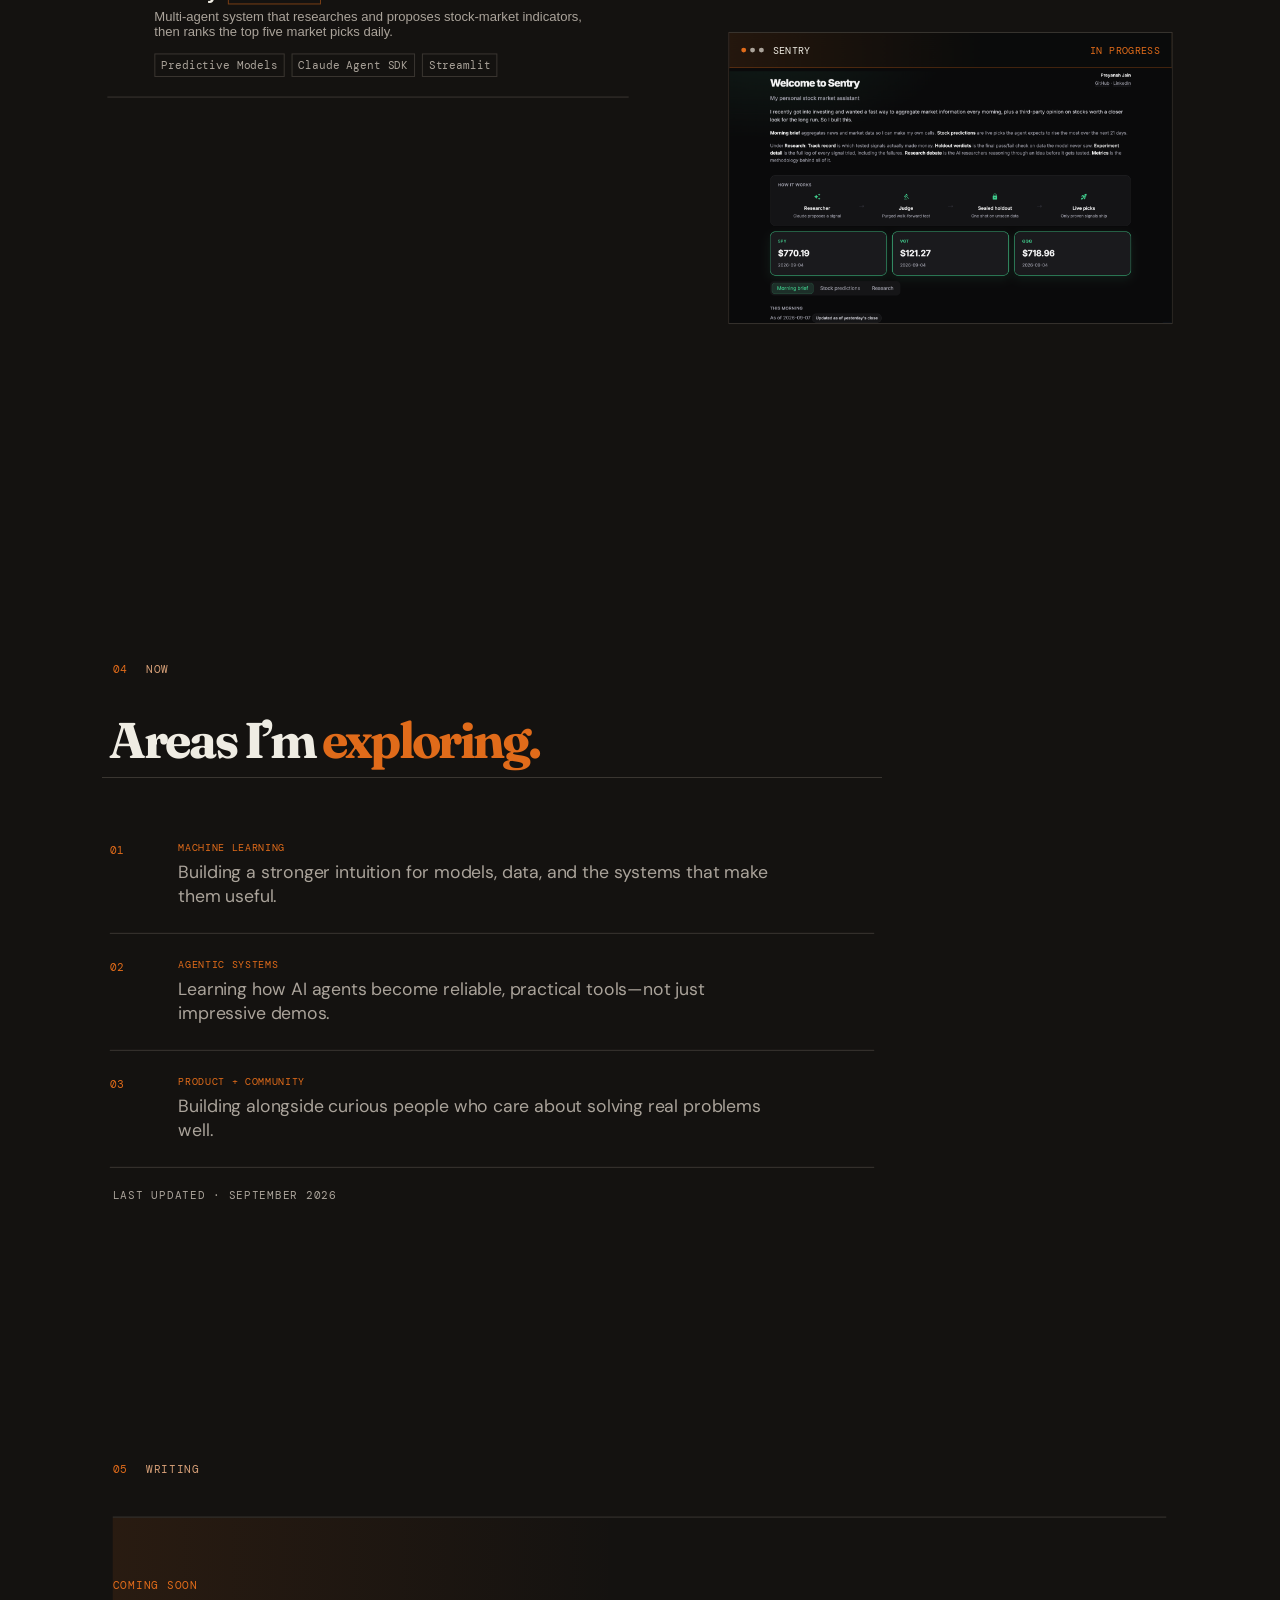
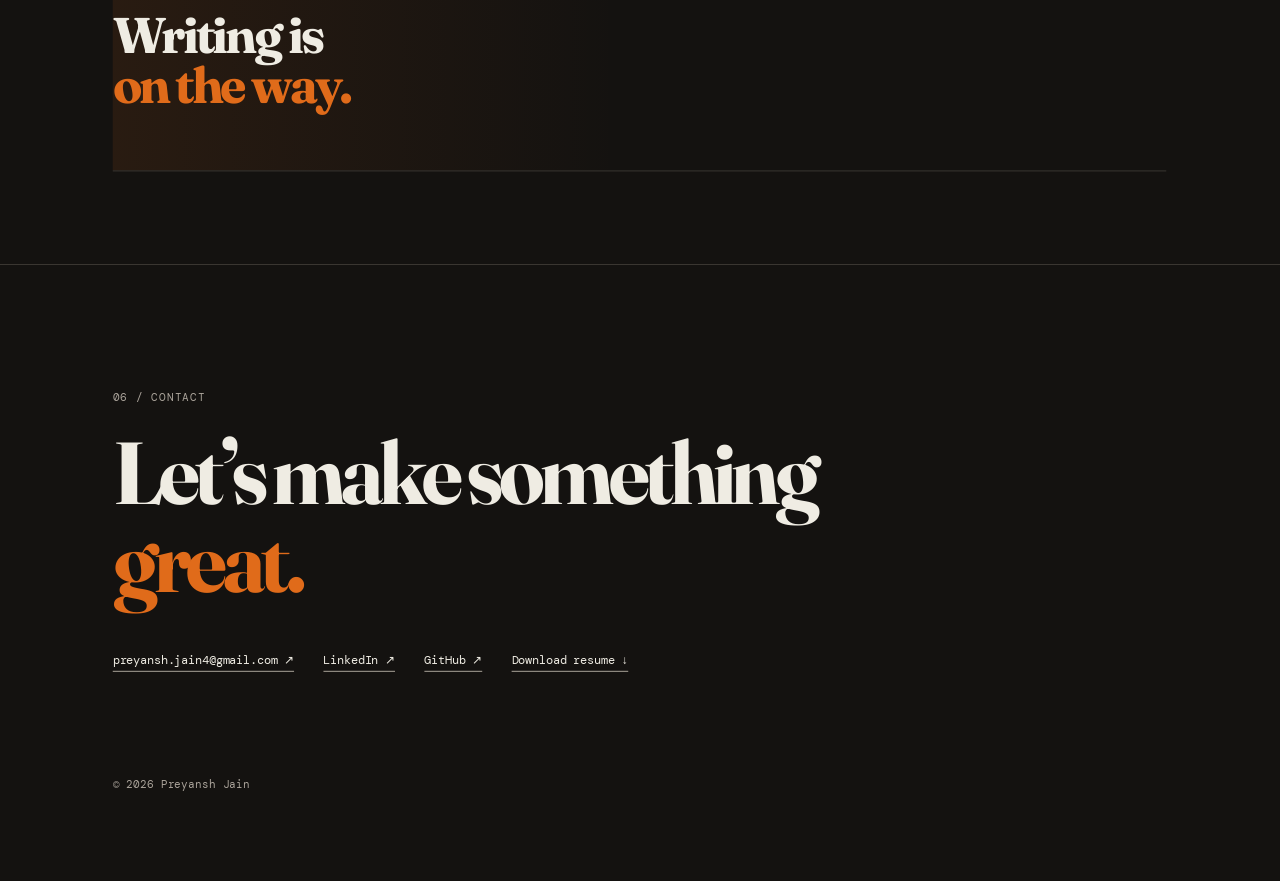
==== commit 15c41a60: "Rewrite the Work intro in first person. Replace the homepage Work section body with two sentences ab" ====
--- a/index.html
+++ b/index.html
@@ -39,7 +39,7 @@
 
       <section class="section" id="work">
         <div class="section-label reveal"><span>02</span> Work</div>
-        <div class="work-intro reveal"><h2>One thread,<br />many <em>rooms.</em></h2><p>From creating my own venture to working at startups and corporations to supporting communities on campus, my diverse experiences shape my perspective every day.</p></div>
+        <div class="work-intro reveal"><h2>One thread,<br />many <em>rooms.</em></h2><p>I’ve built my own thing, interned at startups and IBM, and run communities on campus. Each experience gave me a more holistic perspective on the way I approach problems.</p></div>
         <p class="thread-group reveal">Professional experience</p>
         <div class="work-thread reveal-stagger" id="work-thread">
           <div class="thread-line" aria-hidden="true"><i></i></div>
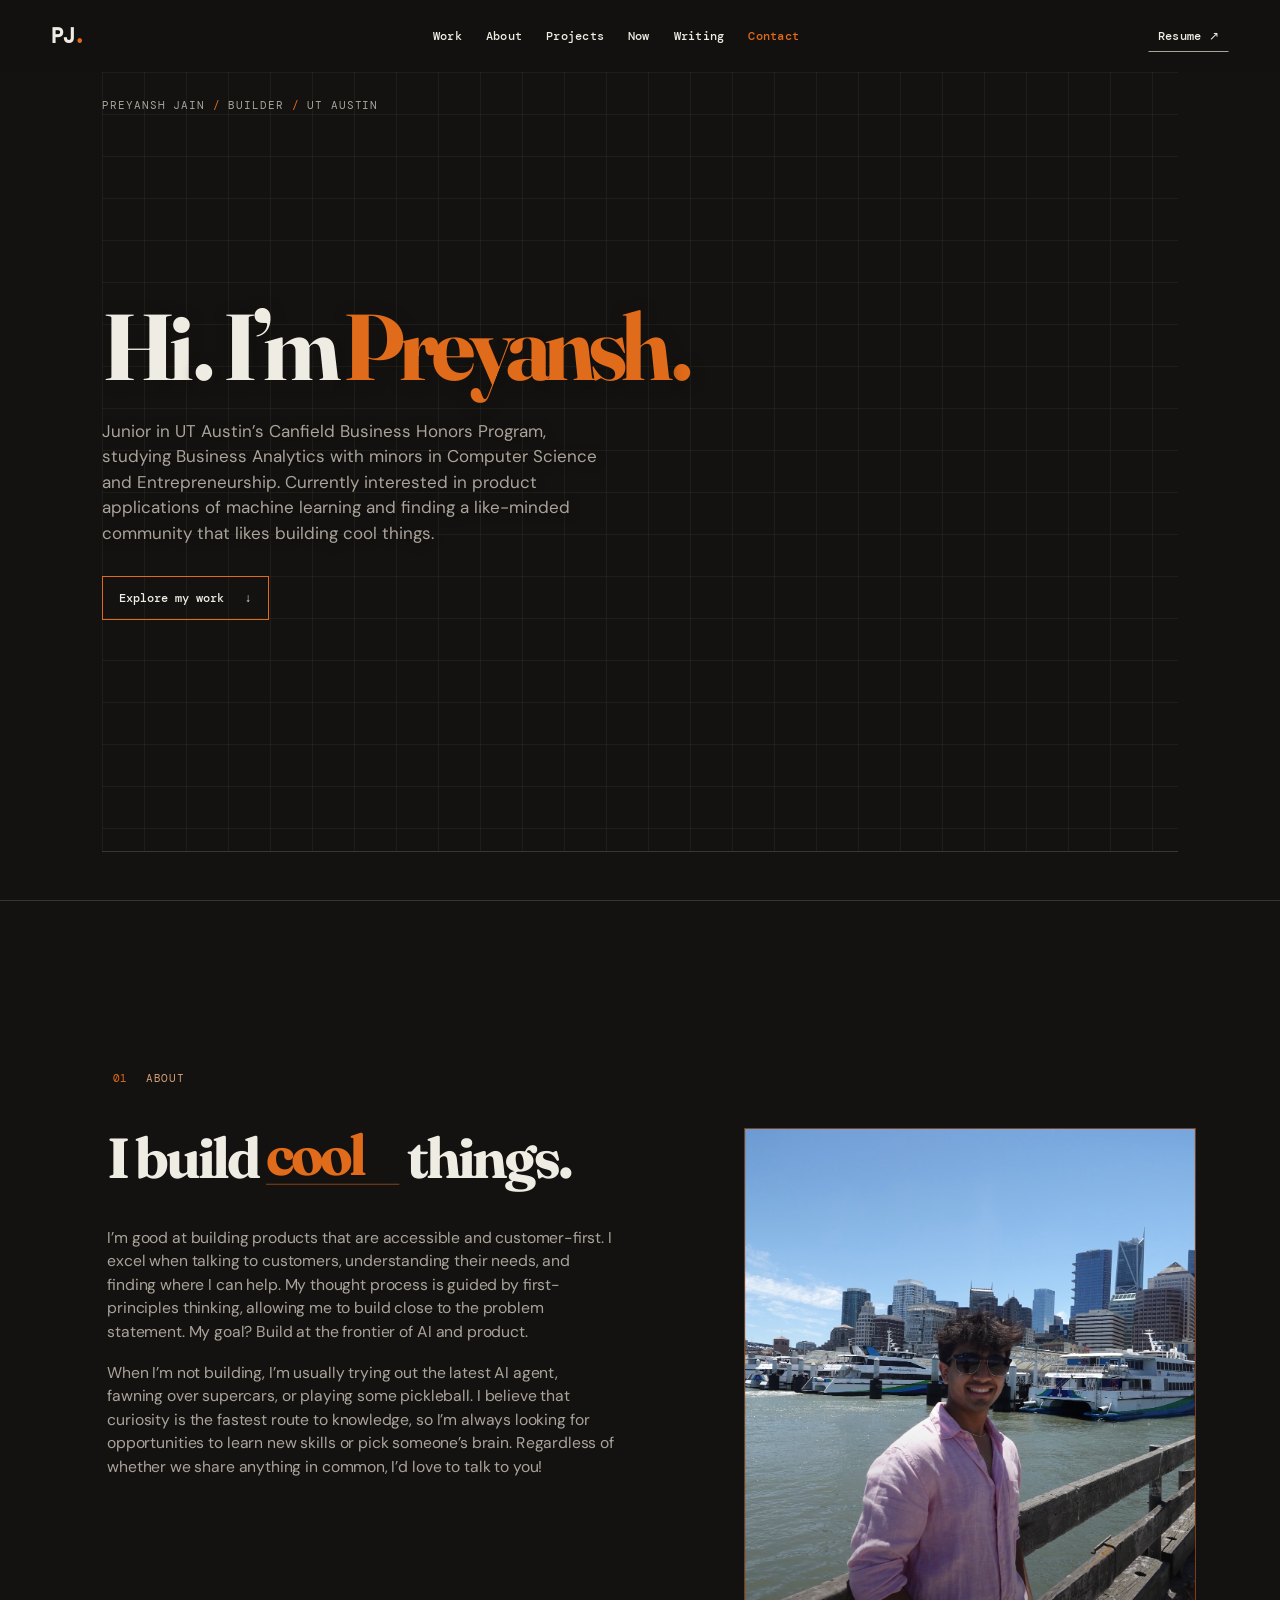
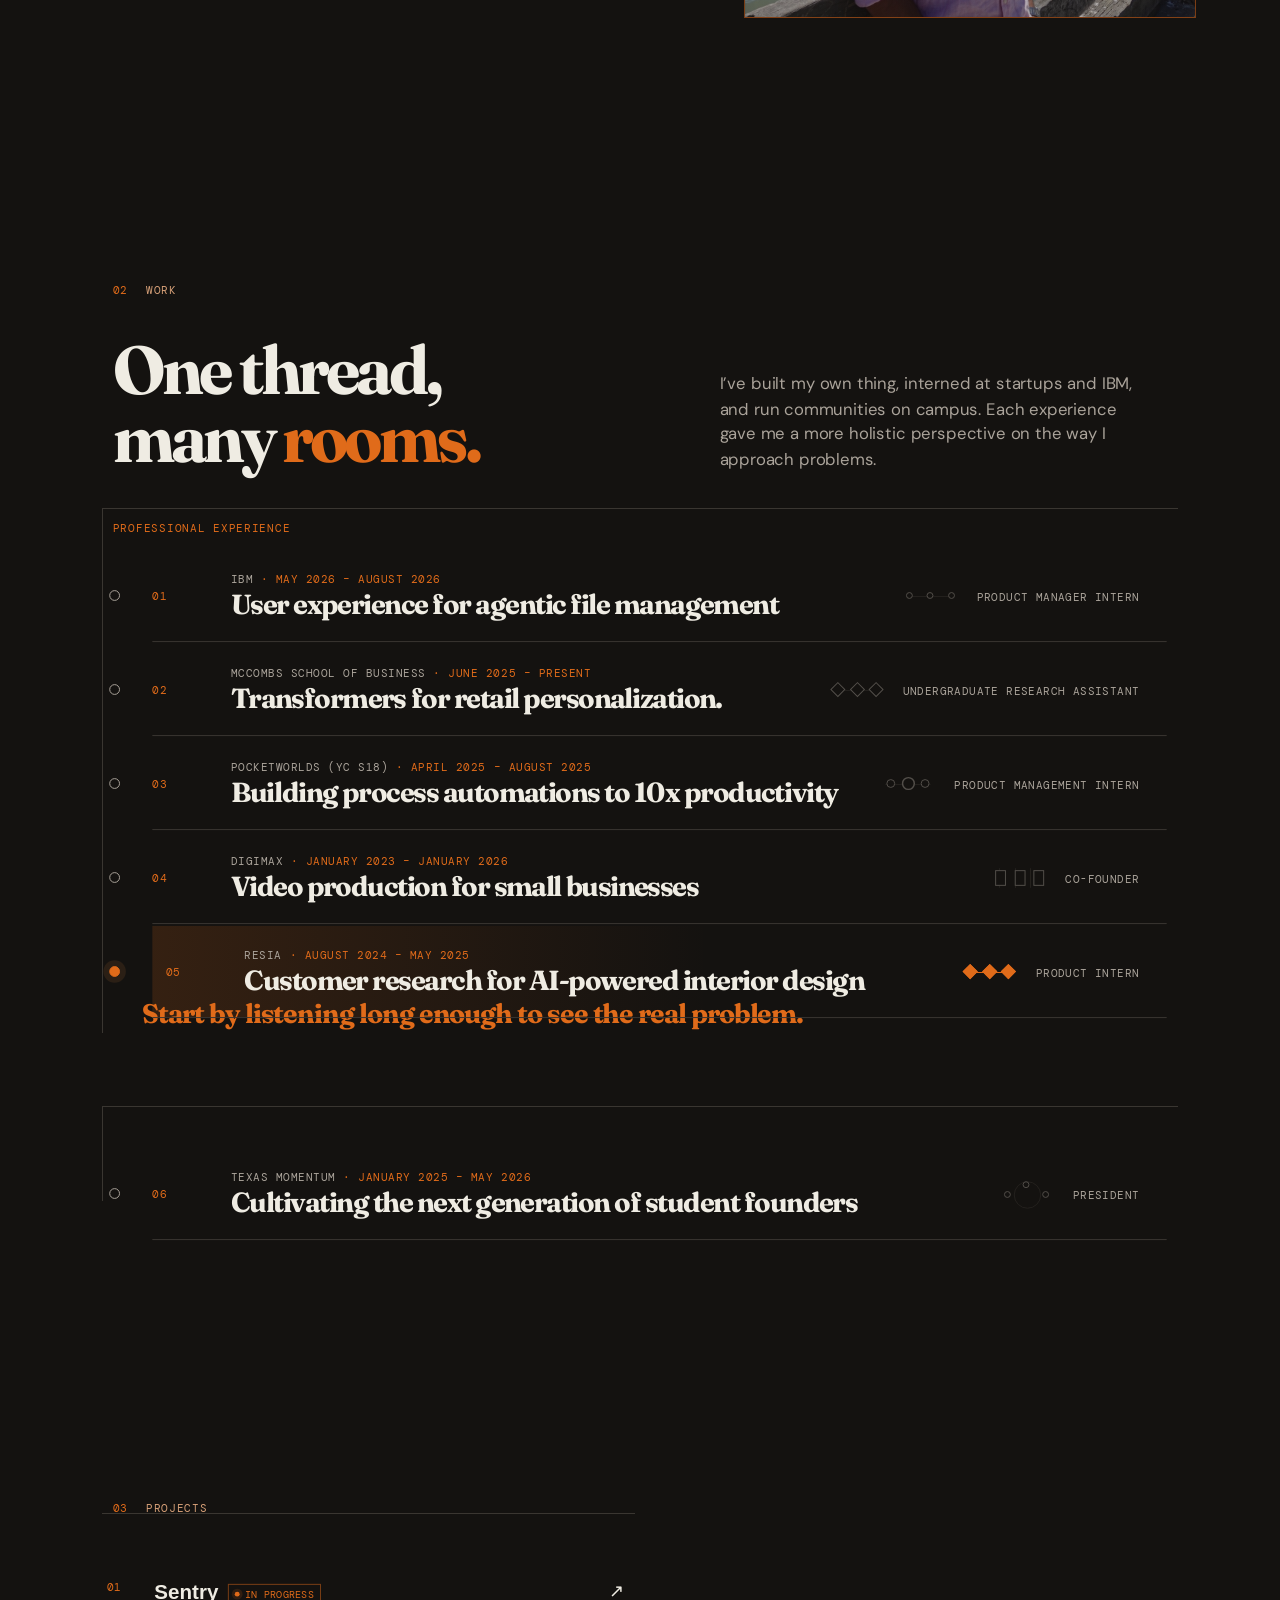
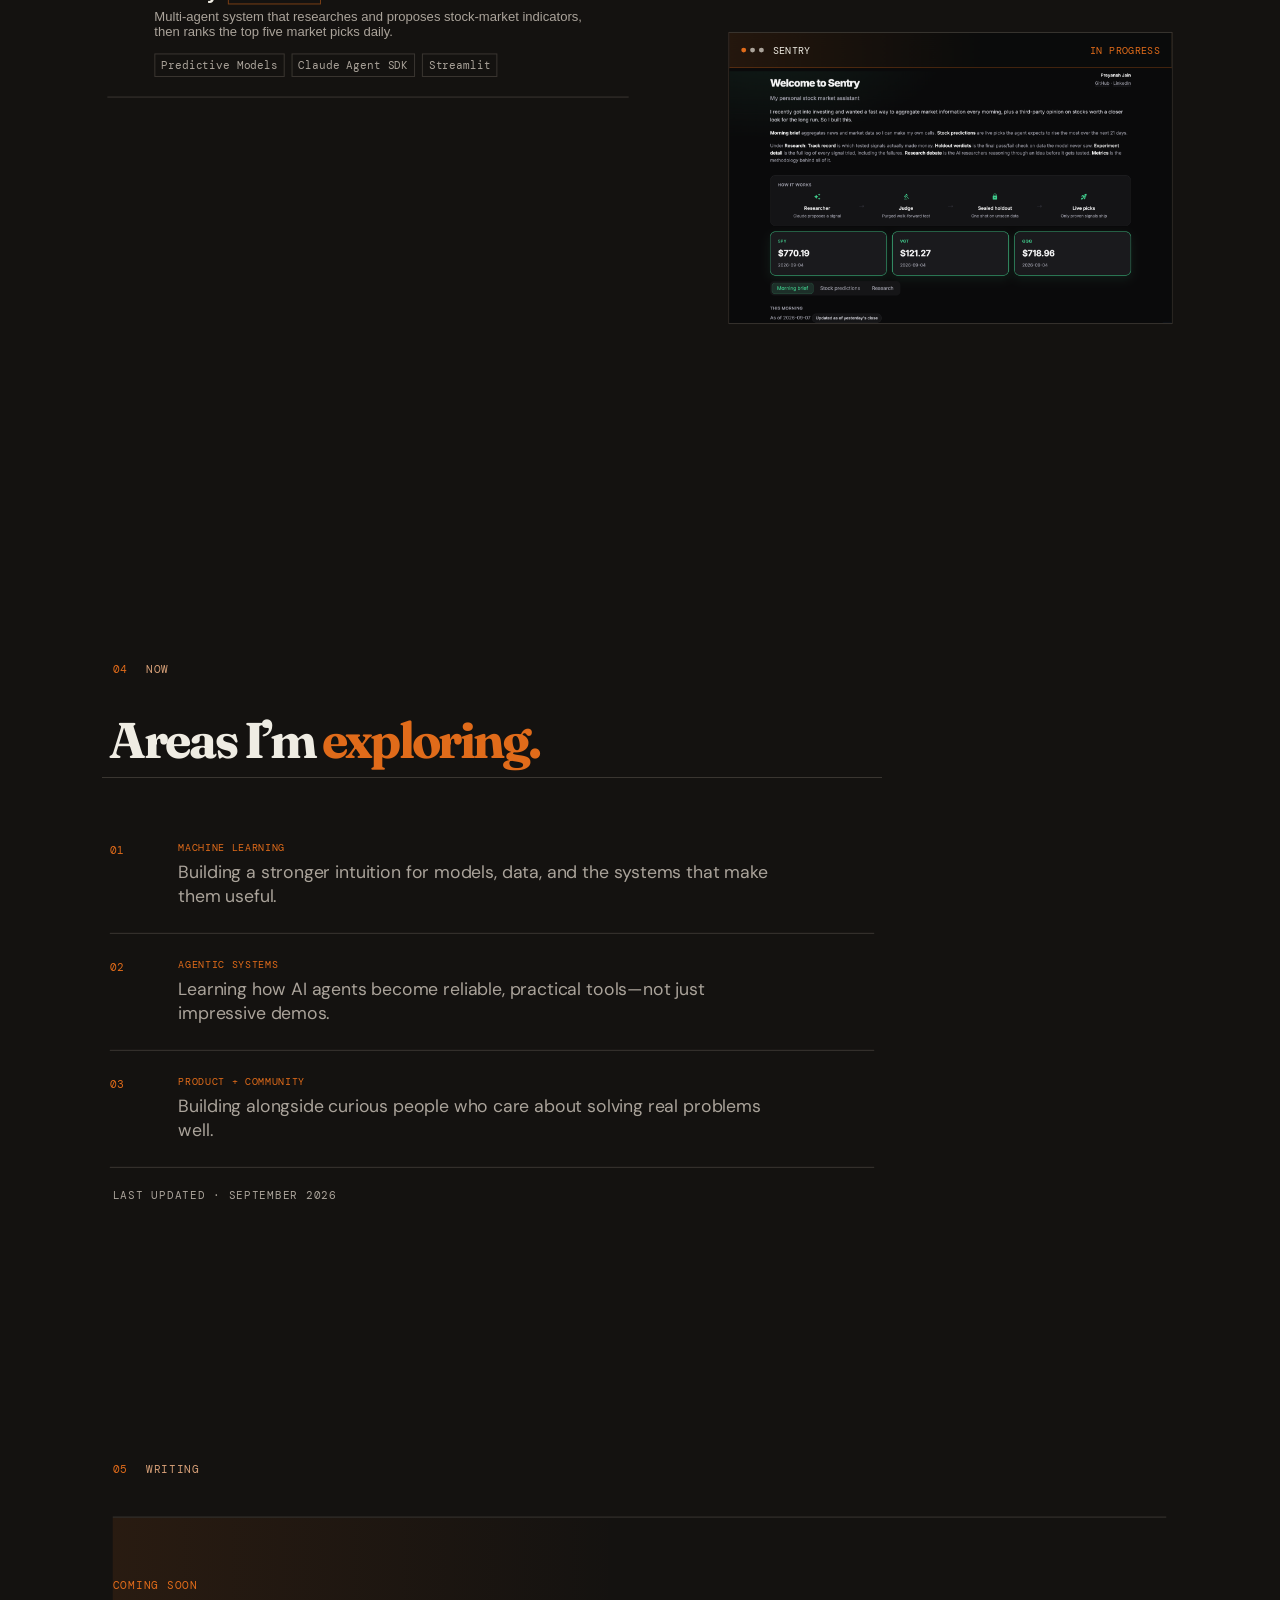
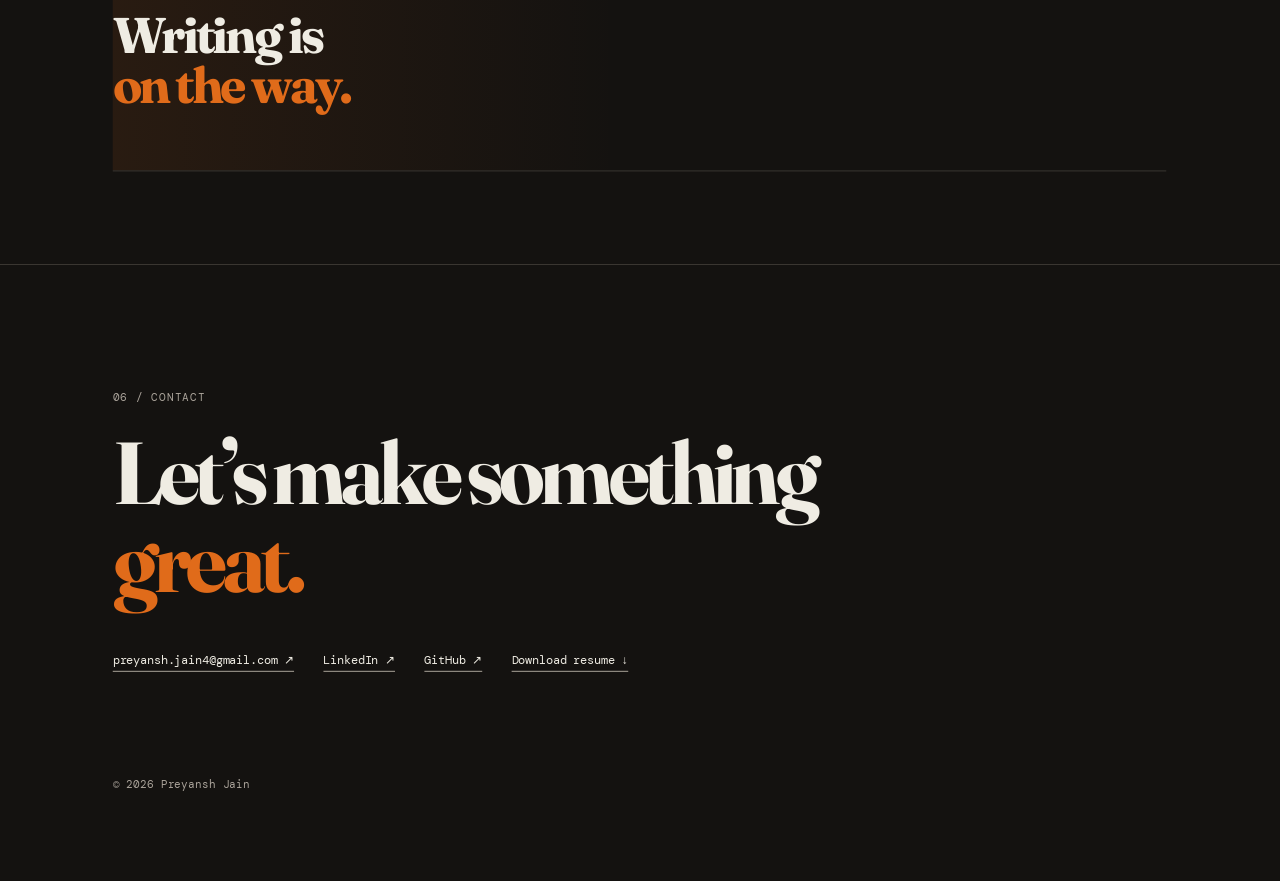
==== commit 736d4325: "Update Texas Momentum campus headline Co-authored-by: pjain646 <pjain646@users.noreply.github.com>" ====
--- a/index.html
+++ b/index.html
@@ -53,7 +53,7 @@
         <p class="thread-group campus-group reveal">Campus activities</p>
         <div class="work-thread campus-thread reveal-stagger">
           <div class="thread-line" aria-hidden="true"><i></i></div>
-          <a class="thread-entry reveal" href="experience.html?case=texas-momentum" data-principle="The right room can create its own momentum."><span class="thread-no">06</span><div><p>Texas Momentum <span>· January 2025 – May 2026</span></p><h3>Ambitious people, in the same room.</h3></div><div class="thread-side"><span class="thread-visual community" aria-hidden="true"><i></i><i></i><i></i></span><span class="thread-role">President <b>↗</b></span></div></a>
+          <a class="thread-entry reveal" href="experience.html?case=texas-momentum" data-principle="The right room can create its own momentum."><span class="thread-no">06</span><div><p>Texas Momentum <span>· January 2025 – May 2026</span></p><h3>Cultivating the next generation of student founders</h3></div><div class="thread-side"><span class="thread-visual community" aria-hidden="true"><i></i><i></i><i></i></span><span class="thread-role">President <b>↗</b></span></div></a>
         </div>
       </section>
 
